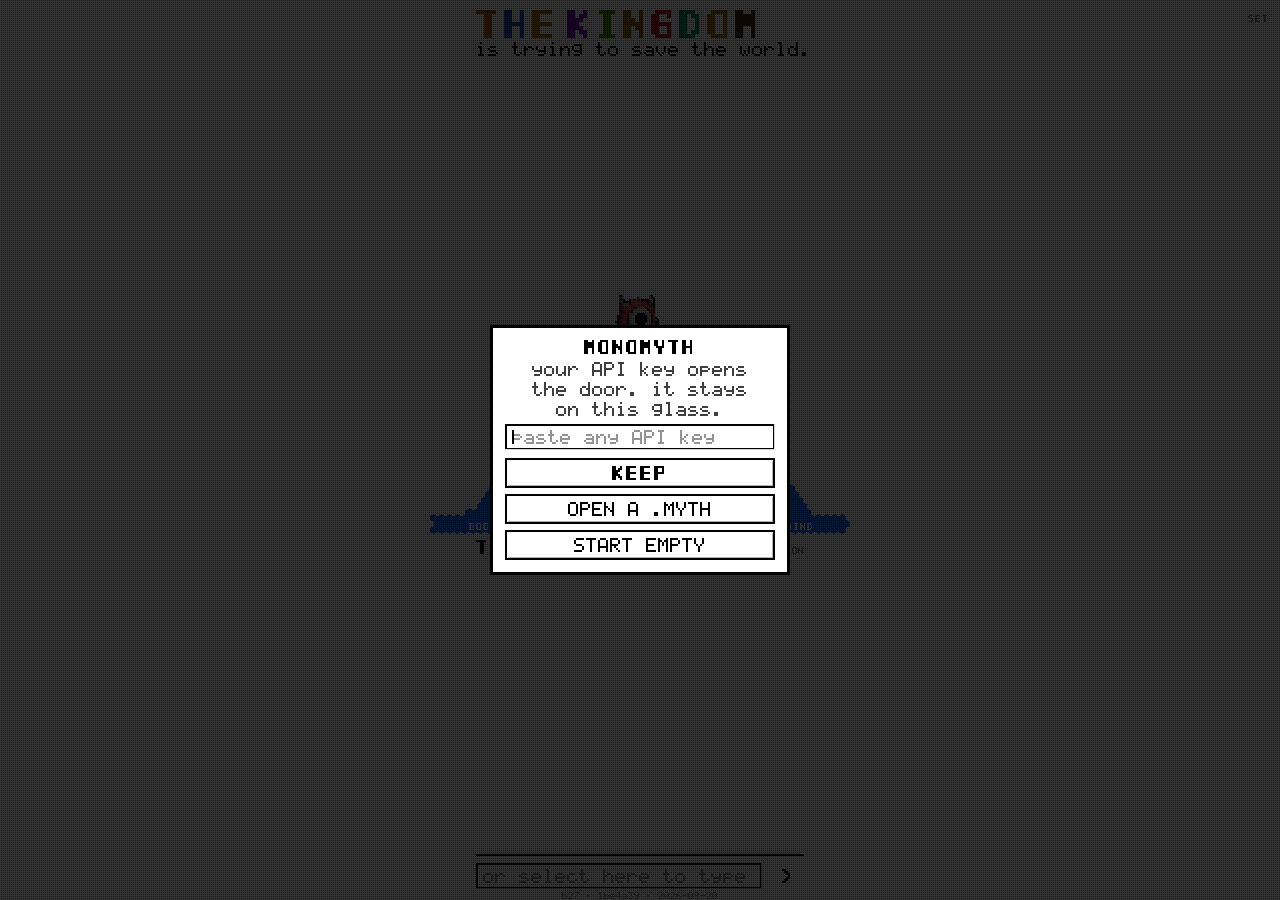
==== crown/index.html @ 0449def9 "the sword is the glass: root = the sword (Day One · Wild Beasts · The Empty Square · Wolf), the Crow" ====
<!doctype html>
<html lang="en">
  <head>
    <meta charset="UTF-8" />
    <meta
      name="viewport"
      content="width=device-width, initial-scale=1.0, maximum-scale=1.0, user-scalable=no, viewport-fit=cover, interactive-widget=resizes-content"
    />
    <title>MONOMYTH</title>
    <!-- THE WALL: scripts and styles from this house only; the wire reaches ONLY
         the provider doors a key may open; the kingdom travels sealed. -->
    <meta
      http-equiv="Content-Security-Policy"
      content="default-src 'self'; script-src 'self'; style-src 'self' 'unsafe-inline'; img-src 'self' data: blob:; media-src 'self' blob:; connect-src 'self' https:; object-src 'none'; base-uri 'self'"
    />
    <meta name="description" content="MONOMYTH — found a kingdom, walk a path, face dragons." />
    <meta name="theme-color" content="#ffffff" />
    <meta name="apple-mobile-web-app-capable" content="yes" />
    <meta name="apple-mobile-web-app-status-bar-style" content="default" />
    <meta name="apple-mobile-web-app-title" content="MONOMYTH" />
    <link rel="manifest" href="./manifest.webmanifest" />
    <link rel="apple-touch-icon" href="./icon-192.png" />
    <script type="module" crossorigin src="./assets/focus-B7tloXIw.js"></script>
    <link rel="stylesheet" crossorigin href="./assets/focus-BB5fp_DA.css">
  </head>
  <body>
    <div id="root"></div>
  </body>
</html>
---- crown/assets/focus-BB5fp_DA.css ----
*,:before,:after{--tw-border-spacing-x: 0;--tw-border-spacing-y: 0;--tw-translate-x: 0;--tw-translate-y: 0;--tw-rotate: 0;--tw-skew-x: 0;--tw-skew-y: 0;--tw-scale-x: 1;--tw-scale-y: 1;--tw-pan-x: ;--tw-pan-y: ;--tw-pinch-zoom: ;--tw-scroll-snap-strictness: proximity;--tw-gradient-from-position: ;--tw-gradient-via-position: ;--tw-gradient-to-position: ;--tw-ordinal: ;--tw-slashed-zero: ;--tw-numeric-figure: ;--tw-numeric-spacing: ;--tw-numeric-fraction: ;--tw-ring-inset: ;--tw-ring-offset-width: 0px;--tw-ring-offset-color: #fff;--tw-ring-color: rgb(59 130 246 / .5);--tw-ring-offset-shadow: 0 0 #0000;--tw-ring-shadow: 0 0 #0000;--tw-shadow: 0 0 #0000;--tw-shadow-colored: 0 0 #0000;--tw-blur: ;--tw-brightness: ;--tw-contrast: ;--tw-grayscale: ;--tw-hue-rotate: ;--tw-invert: ;--tw-saturate: ;--tw-sepia: ;--tw-drop-shadow: ;--tw-backdrop-blur: ;--tw-backdrop-brightness: ;--tw-backdrop-contrast: ;--tw-backdrop-grayscale: ;--tw-backdrop-hue-rotate: ;--tw-backdrop-invert: ;--tw-backdrop-opacity: ;--tw-backdrop-saturate: ;--tw-backdrop-sepia: ;--tw-contain-size: ;--tw-contain-layout: ;--tw-contain-paint: ;--tw-contain-style: }::backdrop{--tw-border-spacing-x: 0;--tw-border-spacing-y: 0;--tw-translate-x: 0;--tw-translate-y: 0;--tw-rotate: 0;--tw-skew-x: 0;--tw-skew-y: 0;--tw-scale-x: 1;--tw-scale-y: 1;--tw-pan-x: ;--tw-pan-y: ;--tw-pinch-zoom: ;--tw-scroll-snap-strictness: proximity;--tw-gradient-from-position: ;--tw-gradient-via-position: ;--tw-gradient-to-position: ;--tw-ordinal: ;--tw-slashed-zero: ;--tw-numeric-figure: ;--tw-numeric-spacing: ;--tw-numeric-fraction: ;--tw-ring-inset: ;--tw-ring-offset-width: 0px;--tw-ring-offset-color: #fff;--tw-ring-color: rgb(59 130 246 / .5);--tw-ring-offset-shadow: 0 0 #0000;--tw-ring-shadow: 0 0 #0000;--tw-shadow: 0 0 #0000;--tw-shadow-colored: 0 0 #0000;--tw-blur: ;--tw-brightness: ;--tw-contrast: ;--tw-grayscale: ;--tw-hue-rotate: ;--tw-invert: ;--tw-saturate: ;--tw-sepia: ;--tw-drop-shadow: ;--tw-backdrop-blur: ;--tw-backdrop-brightness: ;--tw-backdrop-contrast: ;--tw-backdrop-grayscale: ;--tw-backdrop-hue-rotate: ;--tw-backdrop-invert: ;--tw-backdrop-opacity: ;--tw-backdrop-saturate: ;--tw-backdrop-sepia: ;--tw-contain-size: ;--tw-contain-layout: ;--tw-contain-paint: ;--tw-contain-style: }*,:before,:after{box-sizing:border-box;border-width:0;border-style:solid;border-color:#e5e7eb}:before,:after{--tw-content: ""}html,:host{line-height:1.5;-webkit-text-size-adjust:100%;-moz-tab-size:4;-o-tab-size:4;tab-size:4;font-family:ui-sans-serif,system-ui,sans-serif,"Apple Color Emoji","Segoe UI Emoji",Segoe UI Symbol,"Noto Color Emoji";font-feature-settings:normal;font-variation-settings:normal;-webkit-tap-highlight-color:transparent}body{margin:0;line-height:inherit}hr{height:0;color:inherit;border-top-width:1px}abbr:where([title]){-webkit-text-decoration:underline dotted;text-decoration:underline dotted}h1,h2,h3,h4,h5,h6{font-size:inherit;font-weight:inherit}a{color:inherit;text-decoration:inherit}b,strong{font-weight:bolder}code,kbd,samp,pre{font-family:ui-monospace,SFMono-Regular,Menlo,Monaco,Consolas,Liberation Mono,Courier New,monospace;font-feature-settings:normal;font-variation-settings:normal;font-size:1em}small{font-size:80%}sub,sup{font-size:75%;line-height:0;position:relative;vertical-align:baseline}sub{bottom:-.25em}sup{top:-.5em}table{text-indent:0;border-color:inherit;border-collapse:collapse}button,input,optgroup,select,textarea{font-family:inherit;font-feature-settings:inherit;font-variation-settings:inherit;font-size:100%;font-weight:inherit;line-height:inherit;letter-spacing:inherit;color:inherit;margin:0;padding:0}button,select{text-transform:none}button,input:where([type=button]),input:where([type=reset]),input:where([type=submit]){-webkit-appearance:button;background-color:transparent;background-image:none}:-moz-focusring{outline:auto}:-moz-ui-invalid{box-shadow:none}progress{vertical-align:baseline}::-webkit-inner-spin-button,::-webkit-outer-spin-button{height:auto}[type=search]{-webkit-appearance:textfield;outline-offset:-2px}::-webkit-search-decoration{-webkit-appearance:none}::-webkit-file-upload-button{-webkit-appearance:button;font:inherit}summary{display:list-item}blockquote,dl,dd,h1,h2,h3,h4,h5,h6,hr,figure,p,pre{margin:0}fieldset{margin:0;padding:0}legend{padding:0}ol,ul,menu{list-style:none;margin:0;padding:0}dialog{padding:0}textarea{resize:vertical}input::-moz-placeholder,textarea::-moz-placeholder{opacity:1;color:#9ca3af}input::placeholder,textarea::placeholder{opacity:1;color:#9ca3af}button,[role=button]{cursor:pointer}:disabled{cursor:default}img,svg,video,canvas,audio,iframe,embed,object{display:block;vertical-align:middle}img,video{max-width:100%;height:auto}[hidden]:where(:not([hidden=until-found])){display:none}:root{--parch:#efe1c0;--parch2:#e5d3a9;--parch3:#dbc695;--hi:#f8eed6;--void-sky:#0a080e;--outline:#111111;--paper-edge:#C9B99F;--ink:#33240f;--ink2:#5b4526;--mut:#8b7550;--gold:#c08618;--gold-d:#7d550c;--red:#ad3822;--green:#3a7541;--blue:#2b55a2;--purple:#674699;--orange:#c06b16;--teal:#1c757c;--indigo:#3d4886;--void:#0b0a10;--void2:#14121c;--starlight:#e8b64c;--serif:"Iowan Old Style","Palatino Linotype",Palatino,"Book Antiqua",Georgia,serif;--mono:ui-monospace,Menlo,monospace;color-scheme:only light;--background: 0 0% 100%;--foreground: 240 10% 3.9%;--card: 0 0% 100%;--card-foreground: 240 10% 3.9%;--popover: 0 0% 100%;--popover-foreground: 240 10% 3.9%;--primary: 240 5.9% 10%;--primary-foreground: 0 0% 98%;--secondary: 240 4.8% 95.9%;--secondary-foreground: 240 5.9% 10%;--muted: 240 4.8% 95.9%;--muted-foreground: 240 3.8% 46.1%;--accent: 240 4.8% 95.9%;--accent-foreground: 240 5.9% 10%;--destructive: 0 84.2% 60.2%;--destructive-foreground: 0 0% 98%;--border: 240 5.9% 90%;--input: 240 5.9% 90%;--ring: 240 5.9% 10%;--radius: .625rem;--sidebar-background: 0 0% 98%;--sidebar-foreground: 240 5.3% 26.1%;--sidebar-primary: 240 5.9% 10%;--sidebar-primary-foreground: 0 0% 98%;--sidebar-accent: 240 3.7% 15.9%;--sidebar-accent-foreground: 240 4.8% 95.9%;--sidebar-border: 220 13% 91%;--sidebar-ring: 217.2 91.2% 59.8%}.dark{--background: 240 10% 3.9%;--foreground: 0 0% 98%;--card: 240 10% 3.9%;--card-foreground: 240 10% 3.9%;--popover: 240 10% 3.9%;--popover-foreground: 0 0% 98%;--primary: 0 0% 98%;--primary-foreground: 240 5.9% 10%;--secondary: 240 3.7% 15.9%;--secondary-foreground: 0 0% 98%;--muted: 240 3.7% 15.9%;--muted-foreground: 240 5% 64.9%;--accent: 240 3.7% 15.9%;--accent-foreground: 0 0% 98%;--destructive: 0 62.8% 30.6%;--destructive-foreground: 0 0% 98%;--border: 240 3.7% 15.9%;--input: 240 3.7% 15.9%;--ring: 240 4.9% 83.9%;--sidebar-background: 240 5.9% 10%;--sidebar-foreground: 240 4.8% 95.9%;--sidebar-primary: 224.3 76.3% 48%;--sidebar-primary-foreground: 0 0% 98%;--sidebar-accent: 240 3.7% 15.9%;--sidebar-accent-foreground: 240 4.8% 95.9%;--sidebar-border: 240 3.7% 15.9%;--sidebar-ring: 217.2 91.2% 59.8%}*{border-color:hsl(var(--border));box-sizing:border-box;-webkit-tap-highlight-color:transparent}html,body,#root{height:100%}html,body{background:var(--void-sky)}body{margin:0;font-family:var(--serif);color:var(--ink)}svg{shape-rendering:crispEdges}img.pix,canvas.pix,svg.pix,.pix{image-rendering:pixelated;shape-rendering:crispEdges}@media(prefers-reduced-motion:reduce){*{transition:none!important;animation:none!important}}.container{width:100%;margin-right:auto;margin-left:auto;padding-right:2rem;padding-left:2rem}@media(min-width:1400px){.container{max-width:1400px}}.\!box{border:3px solid var(--ink)!important;background:var(--parch2)!important;box-shadow:inset 2px 2px #ffffff73,4px 4px #33240f42!important}.box{border:3px solid var(--ink);background:var(--parch2);box-shadow:inset 2px 2px #ffffff73,4px 4px #33240f42}.strip{height:7px;background:repeating-linear-gradient(90deg,var(--gold) 0 7px,var(--red) 7px 14px,var(--gold) 14px 21px,var(--blue) 21px 28px)}.pressable:active{translate:2px 2px;box-shadow:inset 1px 1px #ffffff80,1px 1px #33240f4d}.scrim{background:#0807068c}.now{position:relative;background:var(--hi);border-color:var(--gold);border-width:5px;transform:scale(1.015);z-index:2;animation:nowglow 2.4s ease-in-out infinite}.now:after{content:"";position:absolute;inset:-5px;pointer-events:none;border:3px solid var(--gold);opacity:0;animation:nowpulse 2.2s ease-out infinite}.bar{height:12px;border:3px solid var(--ink);background:var(--hi);padding:0;position:relative;overflow:hidden}.bar>i{display:block;height:100%;position:relative;background:linear-gradient(180deg,#ffdf8a 0 3px,var(--gold) 3px calc(100% - 3px),var(--gold-d) calc(100% - 3px));box-shadow:0 0 6px #e0a628f2,0 0 14px #e0a6288c;transition:width 1s linear}.bar>i:after{content:"";position:absolute;inset:0;background:linear-gradient(100deg,transparent 30%,rgba(255,247,214,.75) 50%,transparent 70%);background-size:250% 100%;animation:sheen 2.8s linear infinite}.sr-only{position:absolute;width:1px;height:1px;padding:0;margin:-1px;overflow:hidden;clip:rect(0,0,0,0);white-space:nowrap;border-width:0}.pointer-events-none{pointer-events:none}.pointer-events-auto{pointer-events:auto}.visible{visibility:visible}.invisible{visibility:hidden}.collapse{visibility:collapse}.static{position:static}.fixed{position:fixed}.absolute{position:absolute}.relative{position:relative}.sticky{position:sticky}.inset-0{inset:0}.inset-\[3px\]{inset:3px}.inset-x-0{left:0;right:0}.inset-x-2{left:.5rem;right:.5rem}.inset-y-0{top:0;bottom:0}.-bottom-12{bottom:-3rem}.-left-12{left:-3rem}.-right-12{right:-3rem}.-right-\[2px\]{right:-2px}.-right-\[3px\]{right:-3px}.-top-12{top:-3rem}.-top-\[2px\]{top:-2px}.-top-\[3px\]{top:-3px}.bottom-0{bottom:0}.bottom-2{bottom:.5rem}.bottom-3{bottom:.75rem}.bottom-\[1px\]{bottom:1px}.bottom-\[2px\]{bottom:2px}.bottom-\[3px\]{bottom:3px}.bottom-\[4px\]{bottom:4px}.bottom-\[5px\]{bottom:5px}.left-0{left:0}.left-1\/2{left:50%}.left-2{left:.5rem}.left-\[10px\]{left:10px}.left-\[50\%\]{left:50%}.right-0{right:0}.right-1{right:.25rem}.right-2{right:.5rem}.right-3{right:.75rem}.right-4{right:1rem}.right-9{right:2.25rem}.right-\[6px\]{right:6px}.top-0{top:0}.top-1\.5{top:.375rem}.top-1\/2{top:50%}.top-2{top:.5rem}.top-24{top:6rem}.top-3\.5{top:.875rem}.top-4{top:1rem}.top-\[1px\]{top:1px}.top-\[50\%\]{top:50%}.top-\[60\%\]{top:60%}.top-full{top:100%}.isolate{isolation:isolate}.z-0{z-index:0}.z-10{z-index:10}.z-20{z-index:20}.z-30{z-index:30}.z-40{z-index:40}.z-50{z-index:50}.z-\[1\]{z-index:1}.z-\[3\]{z-index:3}.order-first{order:-9999}.order-last{order:9999}.col-start-2{grid-column-start:2}.row-span-2{grid-row:span 2 / span 2}.row-start-1{grid-row-start:1}.\!m-0{margin:0!important}.m-0{margin:0}.-mx-1{margin-left:-.25rem;margin-right:-.25rem}.-my-2{margin-top:-.5rem;margin-bottom:-.5rem}.mx-2{margin-left:.5rem;margin-right:.5rem}.mx-3\.5{margin-left:.875rem;margin-right:.875rem}.mx-6{margin-left:1.5rem;margin-right:1.5rem}.mx-auto{margin-left:auto;margin-right:auto}.my-0{margin-top:0;margin-bottom:0}.my-0\.5{margin-top:.125rem;margin-bottom:.125rem}.my-1{margin-top:.25rem;margin-bottom:.25rem}.-ml-4{margin-left:-1rem}.-mt-4{margin-top:-1rem}.mb-1{margin-bottom:.25rem}.mb-1\.5{margin-bottom:.375rem}.mb-2{margin-bottom:.5rem}.mb-3{margin-bottom:.75rem}.mb-4{margin-bottom:1rem}.ml-1{margin-left:.25rem}.ml-4{margin-left:1rem}.ml-6{margin-left:1.5rem}.ml-auto{margin-left:auto}.mt-1{margin-top:.25rem}.mt-1\.5{margin-top:.375rem}.mt-2{margin-top:.5rem}.mt-2\.5{margin-top:.625rem}.mt-3{margin-top:.75rem}.mt-4{margin-top:1rem}.mt-\[13\%\]{margin-top:13%}.mt-\[17\%\]{margin-top:17%}.mt-\[2\%\]{margin-top:2%}.mt-\[26\%\]{margin-top:26%}.mt-\[2px\]{margin-top:2px}.mt-\[3\%\]{margin-top:3%}.mt-\[3px\]{margin-top:3px}.mt-\[6\%\]{margin-top:6%}.mt-auto{margin-top:auto}.line-clamp-1{overflow:hidden;display:-webkit-box;-webkit-box-orient:vertical;-webkit-line-clamp:1}.line-clamp-2{overflow:hidden;display:-webkit-box;-webkit-box-orient:vertical;-webkit-line-clamp:2}.\!block{display:block!important}.block{display:block}.inline-block{display:inline-block}.inline{display:inline}.flex{display:flex}.inline-flex{display:inline-flex}.table{display:table}.table-caption{display:table-caption}.table-cell{display:table-cell}.table-row{display:table-row}.grid{display:grid}.contents{display:contents}.hidden{display:none}.aspect-square{aspect-ratio:1 / 1}.aspect-video{aspect-ratio:16 / 9}.size-10{width:2.5rem;height:2.5rem}.size-2{width:.5rem;height:.5rem}.size-2\.5{width:.625rem;height:.625rem}.size-3{width:.75rem;height:.75rem}.size-3\.5{width:.875rem;height:.875rem}.size-4{width:1rem;height:1rem}.size-6{width:1.5rem;height:1.5rem}.size-7{width:1.75rem;height:1.75rem}.size-8{width:2rem;height:2rem}.size-9{width:2.25rem;height:2.25rem}.size-auto{width:auto;height:auto}.size-full{width:100%;height:100%}.h-1\.5{height:.375rem}.h-10{height:2.5rem}.h-12{height:3rem}.h-16{height:4rem}.h-2{height:.5rem}.h-2\.5{height:.625rem}.h-4{height:1rem}.h-5{height:1.25rem}.h-6{height:1.5rem}.h-7{height:1.75rem}.h-8{height:2rem}.h-9{height:2.25rem}.h-\[1\.15rem\]{height:1.15rem}.h-\[100dvh\]{height:100dvh}.h-\[10px\]{height:10px}.h-\[13px\]{height:13px}.h-\[16px\]{height:16px}.h-\[22px\]{height:22px}.h-\[26px\]{height:26px}.h-\[30px\]{height:30px}.h-\[4px\]{height:4px}.h-\[5px\]{height:5px}.h-\[7px\]{height:7px}.h-\[82dvh\]{height:82dvh}.h-\[calc\(100\%-1px\)\]{height:calc(100% - 1px)}.h-\[var\(--radix-navigation-menu-viewport-height\)\]{height:var(--radix-navigation-menu-viewport-height)}.h-\[var\(--radix-select-trigger-height\)\]{height:var(--radix-select-trigger-height)}.h-auto{height:auto}.h-full{height:100%}.h-px{height:1px}.h-svh{height:100svh}.max-h-72{max-height:18rem}.max-h-80{max-height:20rem}.max-h-\[100dvh\]{max-height:100dvh}.max-h-\[280px\]{max-height:280px}.max-h-\[300px\]{max-height:300px}.min-h-0{min-height:0px}.min-h-16{min-height:4rem}.min-h-4{min-height:1rem}.min-h-\[120px\]{min-height:120px}.min-h-\[52px\]{min-height:52px}.min-h-\[64px\]{min-height:64px}.min-h-full{min-height:100%}.min-h-svh{min-height:100svh}.w-0{width:0px}.w-1{width:.25rem}.w-1\/2{width:50%}.w-14{width:3.5rem}.w-16{width:4rem}.w-2{width:.5rem}.w-2\.5{width:.625rem}.w-3{width:.75rem}.w-3\/4{width:75%}.w-4{width:1rem}.w-5{width:1.25rem}.w-6{width:1.5rem}.w-64{width:16rem}.w-72{width:18rem}.w-8{width:2rem}.w-9{width:2.25rem}.w-\[100px\]{width:100px}.w-\[10px\]{width:10px}.w-\[13px\]{width:13px}.w-\[16px\]{width:16px}.w-\[200\%\]{width:200%}.w-\[200px\]{width:200px}.w-\[210px\]{width:210px}.w-\[22px\]{width:22px}.w-\[26px\]{width:26px}.w-\[30px\]{width:30px}.w-\[34px\]{width:34px}.w-\[48px\]{width:48px}.w-\[4px\]{width:4px}.w-\[58\%\]{width:58%}.w-\[5px\]{width:5px}.w-\[5rem\]{width:5rem}.w-\[62px\]{width:62px}.w-\[66px\]{width:66px}.w-\[76\%\]{width:76%}.w-\[7px\]{width:7px}.w-\[min\(92\%\,420px\)\]{width:min(92%,420px)}.w-auto{width:auto}.w-fit{width:-moz-fit-content;width:fit-content}.w-full{width:100%}.w-max{width:-moz-max-content;width:max-content}.w-px{width:1px}.min-w-0{min-width:0px}.min-w-10{min-width:2.5rem}.min-w-5{min-width:1.25rem}.min-w-8{min-width:2rem}.min-w-9{min-width:2.25rem}.min-w-\[12rem\]{min-width:12rem}.min-w-\[8rem\]{min-width:8rem}.min-w-\[var\(--radix-select-trigger-width\)\]{min-width:var(--radix-select-trigger-width)}.max-w-\[200px\]{max-width:200px}.max-w-\[280px\]{max-width:280px}.max-w-\[34ch\]{max-width:34ch}.max-w-\[36ch\]{max-width:36ch}.max-w-\[38ch\]{max-width:38ch}.max-w-\[520px\]{max-width:520px}.max-w-\[560px\]{max-width:560px}.max-w-\[82\%\]{max-width:82%}.max-w-\[85\%\]{max-width:85%}.max-w-\[calc\(100\%-2rem\)\]{max-width:calc(100% - 2rem)}.max-w-full{max-width:100%}.max-w-max{max-width:-moz-max-content;max-width:max-content}.max-w-sm{max-width:24rem}.flex-1{flex:1 1 0%}.flex-none{flex:none}.shrink{flex-shrink:1}.shrink-0{flex-shrink:0}.grow{flex-grow:1}.grow-0{flex-grow:0}.basis-full{flex-basis:100%}.caption-bottom{caption-side:bottom}.border-collapse{border-collapse:collapse}.-translate-x-1\/2{--tw-translate-x: -50%;transform:translate(var(--tw-translate-x),var(--tw-translate-y)) rotate(var(--tw-rotate)) skew(var(--tw-skew-x)) skewY(var(--tw-skew-y)) scaleX(var(--tw-scale-x)) scaleY(var(--tw-scale-y))}.-translate-x-px{--tw-translate-x: -1px;transform:translate(var(--tw-translate-x),var(--tw-translate-y)) rotate(var(--tw-rotate)) skew(var(--tw-skew-x)) skewY(var(--tw-skew-y)) scaleX(var(--tw-scale-x)) scaleY(var(--tw-scale-y))}.-translate-y-1\/2{--tw-translate-y: -50%;transform:translate(var(--tw-translate-x),var(--tw-translate-y)) rotate(var(--tw-rotate)) skew(var(--tw-skew-x)) skewY(var(--tw-skew-y)) scaleX(var(--tw-scale-x)) scaleY(var(--tw-scale-y))}.translate-x-\[-50\%\]{--tw-translate-x: -50%;transform:translate(var(--tw-translate-x),var(--tw-translate-y)) rotate(var(--tw-rotate)) skew(var(--tw-skew-x)) skewY(var(--tw-skew-y)) scaleX(var(--tw-scale-x)) scaleY(var(--tw-scale-y))}.translate-x-px{--tw-translate-x: 1px;transform:translate(var(--tw-translate-x),var(--tw-translate-y)) rotate(var(--tw-rotate)) skew(var(--tw-skew-x)) skewY(var(--tw-skew-y)) scaleX(var(--tw-scale-x)) scaleY(var(--tw-scale-y))}.translate-y-0\.5{--tw-translate-y: .125rem;transform:translate(var(--tw-translate-x),var(--tw-translate-y)) rotate(var(--tw-rotate)) skew(var(--tw-skew-x)) skewY(var(--tw-skew-y)) scaleX(var(--tw-scale-x)) scaleY(var(--tw-scale-y))}.translate-y-\[-50\%\]{--tw-translate-y: -50%;transform:translate(var(--tw-translate-x),var(--tw-translate-y)) rotate(var(--tw-rotate)) skew(var(--tw-skew-x)) skewY(var(--tw-skew-y)) scaleX(var(--tw-scale-x)) scaleY(var(--tw-scale-y))}.translate-y-\[calc\(-50\%_-_2px\)\]{--tw-translate-y: calc(-50% - 2px) ;transform:translate(var(--tw-translate-x),var(--tw-translate-y)) rotate(var(--tw-rotate)) skew(var(--tw-skew-x)) skewY(var(--tw-skew-y)) scaleX(var(--tw-scale-x)) scaleY(var(--tw-scale-y))}.rotate-45{--tw-rotate: 45deg;transform:translate(var(--tw-translate-x),var(--tw-translate-y)) rotate(var(--tw-rotate)) skew(var(--tw-skew-x)) skewY(var(--tw-skew-y)) scaleX(var(--tw-scale-x)) scaleY(var(--tw-scale-y))}.rotate-90{--tw-rotate: 90deg;transform:translate(var(--tw-translate-x),var(--tw-translate-y)) rotate(var(--tw-rotate)) skew(var(--tw-skew-x)) skewY(var(--tw-skew-y)) scaleX(var(--tw-scale-x)) scaleY(var(--tw-scale-y))}.transform{transform:translate(var(--tw-translate-x),var(--tw-translate-y)) rotate(var(--tw-rotate)) skew(var(--tw-skew-x)) skewY(var(--tw-skew-y)) scaleX(var(--tw-scale-x)) scaleY(var(--tw-scale-y))}@keyframes pulse{50%{opacity:.5}}.animate-pulse{animation:pulse 2s cubic-bezier(.4,0,.6,1) infinite}@keyframes spin{to{transform:rotate(360deg)}}.animate-spin{animation:spin 1s linear infinite}.cursor-default{cursor:default}.cursor-not-allowed{cursor:not-allowed}.cursor-pointer{cursor:pointer}.cursor-text{cursor:text}.touch-none{touch-action:none}.select-none{-webkit-user-select:none;-moz-user-select:none;user-select:none}.select-all{-webkit-user-select:all;-moz-user-select:all;user-select:all}.resize-none{resize:none}.resize-y{resize:vertical}.resize{resize:both}.scroll-my-1{scroll-margin-top:.25rem;scroll-margin-bottom:.25rem}.scroll-py-1{scroll-padding-top:.25rem;scroll-padding-bottom:.25rem}.list-disc{list-style-type:disc}.list-none{list-style-type:none}.auto-rows-min{grid-auto-rows:min-content}.grid-cols-2{grid-template-columns:repeat(2,minmax(0,1fr))}.grid-cols-3{grid-template-columns:repeat(3,minmax(0,1fr))}.grid-cols-4{grid-template-columns:repeat(4,minmax(0,1fr))}.grid-cols-7{grid-template-columns:repeat(7,minmax(0,1fr))}.grid-cols-\[0_1fr\]{grid-template-columns:0 1fr}.grid-rows-\[auto_auto\]{grid-template-rows:auto auto}.flex-row{flex-direction:row}.flex-col{flex-direction:column}.flex-col-reverse{flex-direction:column-reverse}.flex-wrap{flex-wrap:wrap}.place-content-center{place-content:center}.items-start{align-items:flex-start}.items-end{align-items:flex-end}.items-center{align-items:center}.items-baseline{align-items:baseline}.items-stretch{align-items:stretch}.justify-start{justify-content:flex-start}.justify-end{justify-content:flex-end}.justify-center{justify-content:center}.justify-between{justify-content:space-between}.justify-items-start{justify-items:start}.gap-0\.5{gap:.125rem}.gap-1{gap:.25rem}.gap-1\.5{gap:.375rem}.gap-2{gap:.5rem}.gap-2\.5{gap:.625rem}.gap-3{gap:.75rem}.gap-3\.5{gap:.875rem}.gap-4{gap:1rem}.gap-6{gap:1.5rem}.gap-7{gap:1.75rem}.gap-8{gap:2rem}.gap-9{gap:2.25rem}.gap-\[--spacing\(var\(--gap\)\)\]{gap:var(--spacing(var(--gap)))}.gap-\[1px\]{gap:1px}.gap-\[2px\]{gap:2px}.gap-\[3px\]{gap:3px}.gap-\[4px\]{gap:4px}.gap-\[9px\]{gap:9px}.gap-y-0\.5{row-gap:.125rem}.space-y-2\.5>:not([hidden])~:not([hidden]){--tw-space-y-reverse: 0;margin-top:calc(.625rem * calc(1 - var(--tw-space-y-reverse)));margin-bottom:calc(.625rem * var(--tw-space-y-reverse))}.self-start{align-self:flex-start}.self-end{align-self:flex-end}.self-center{align-self:center}.self-stretch{align-self:stretch}.justify-self-end{justify-self:end}.overflow-auto{overflow:auto}.overflow-hidden{overflow:hidden}.overflow-x-auto{overflow-x:auto}.overflow-y-auto{overflow-y:auto}.overflow-x-hidden{overflow-x:hidden}.truncate{overflow:hidden;text-overflow:ellipsis;white-space:nowrap}.whitespace-nowrap{white-space:nowrap}.whitespace-pre-wrap{white-space:pre-wrap}.text-balance{text-wrap:balance}.break-words{overflow-wrap:break-word}.break-all{word-break:break-all}.rounded{border-radius:.25rem}.rounded-\[2px\]{border-radius:2px}.rounded-\[4px\]{border-radius:4px}.rounded-\[calc\(var\(--radius\)-5px\)\]{border-radius:calc(var(--radius) - 5px)}.rounded-\[inherit\]{border-radius:inherit}.rounded-full{border-radius:9999px}.rounded-lg{border-radius:var(--radius)}.rounded-md{border-radius:calc(var(--radius) - 2px)}.rounded-none{border-radius:0}.rounded-sm{border-radius:calc(var(--radius) - 4px)}.rounded-xl{border-radius:.75rem}.rounded-l-md{border-top-left-radius:calc(var(--radius) - 2px);border-bottom-left-radius:calc(var(--radius) - 2px)}.rounded-r-md{border-top-right-radius:calc(var(--radius) - 2px);border-bottom-right-radius:calc(var(--radius) - 2px)}.rounded-tl-sm{border-top-left-radius:calc(var(--radius) - 4px)}.border{border-width:1px}.border-0{border-width:0px}.border-2{border-width:2px}.border-\[1\.5px\]{border-width:1.5px}.border-\[2px\]{border-width:2px}.border-\[3px\]{border-width:3px}.border-y{border-top-width:1px;border-bottom-width:1px}.border-b{border-bottom-width:1px}.border-b-0{border-bottom-width:0px}.border-b-\[3px\]{border-bottom-width:3px}.border-l{border-left-width:1px}.border-l-\[3px\]{border-left-width:3px}.border-r{border-right-width:1px}.border-r-0{border-right-width:0px}.border-r-\[3px\]{border-right-width:3px}.border-t{border-top-width:1px}.border-t-0{border-top-width:0px}.border-t-\[3px\]{border-top-width:3px}.border-solid{border-style:solid}.border-dashed{border-style:dashed}.border-border{border-color:hsl(var(--border))}.border-border\/50{border-color:hsl(var(--border) / .5)}.border-gold{border-color:var(--gold)}.border-indigo{border-color:var(--indigo)}.border-ink{border-color:var(--ink)}.border-input{border-color:hsl(var(--input))}.border-mut{border-color:var(--mut)}.border-primary{border-color:hsl(var(--primary))}.border-sidebar-border{border-color:hsl(var(--sidebar-border))}.border-transparent{border-color:transparent}.border-l-transparent{border-left-color:transparent}.border-t-transparent{border-top-color:transparent}.bg-\[\#181412\]{--tw-bg-opacity: 1;background-color:rgb(24 20 18 / var(--tw-bg-opacity, 1))}.bg-accent{background-color:hsl(var(--accent))}.bg-background{background-color:hsl(var(--background))}.bg-black\/50{background-color:#00000080}.bg-border{background-color:hsl(var(--border))}.bg-card{background-color:hsl(var(--card))}.bg-destructive{background-color:hsl(var(--destructive))}.bg-foreground{background-color:hsl(var(--foreground))}.bg-gold{background-color:var(--gold)}.bg-hi{background-color:var(--hi)}.bg-indigo{background-color:var(--indigo)}.bg-input{background-color:hsl(var(--input))}.bg-muted{background-color:hsl(var(--muted))}.bg-muted\/50{background-color:hsl(var(--muted) / .5)}.bg-parch{background-color:var(--parch)}.bg-parch2{background-color:var(--parch2)}.bg-parch3{background-color:var(--parch3)}.bg-popover{background-color:hsl(var(--popover))}.bg-primary{background-color:hsl(var(--primary))}.bg-primary\/20{background-color:hsl(var(--primary) / .2)}.bg-secondary{background-color:hsl(var(--secondary))}.bg-sidebar{background-color:hsl(var(--sidebar-background))}.bg-sidebar-border{background-color:hsl(var(--sidebar-border))}.bg-transparent{background-color:transparent}.bg-void{background-color:var(--void)}.bg-white{--tw-bg-opacity: 1;background-color:rgb(255 255 255 / var(--tw-bg-opacity, 1))}.fill-current{fill:currentColor}.fill-foreground{fill:hsl(var(--foreground))}.fill-primary{fill:hsl(var(--primary))}.object-cover{-o-object-fit:cover;object-fit:cover}.p-0{padding:0}.p-0\.5{padding:.125rem}.p-1{padding:.25rem}.p-2{padding:.5rem}.p-2\.5{padding:.625rem}.p-3{padding:.75rem}.p-3\.5{padding:.875rem}.p-4{padding:1rem}.p-6{padding:1.5rem}.p-\[3px\]{padding:3px}.p-px{padding:1px}.\!px-2{padding-left:.5rem!important;padding-right:.5rem!important}.\!py-1{padding-top:.25rem!important;padding-bottom:.25rem!important}.px-0\.5{padding-left:.125rem;padding-right:.125rem}.px-1{padding-left:.25rem;padding-right:.25rem}.px-1\.5{padding-left:.375rem;padding-right:.375rem}.px-2{padding-left:.5rem;padding-right:.5rem}.px-2\.5{padding-left:.625rem;padding-right:.625rem}.px-3{padding-left:.75rem;padding-right:.75rem}.px-3\.5{padding-left:.875rem;padding-right:.875rem}.px-4{padding-left:1rem;padding-right:1rem}.px-5{padding-left:1.25rem;padding-right:1.25rem}.px-6{padding-left:1.5rem;padding-right:1.5rem}.px-\[14\%\]{padding-left:14%;padding-right:14%}.px-\[16\%\]{padding-left:16%;padding-right:16%}.px-\[18\%\]{padding-left:18%;padding-right:18%}.px-\[2px\]{padding-left:2px;padding-right:2px}.px-\[7px\]{padding-left:7px;padding-right:7px}.py-0\.5{padding-top:.125rem;padding-bottom:.125rem}.py-1{padding-top:.25rem;padding-bottom:.25rem}.py-1\.5{padding-top:.375rem;padding-bottom:.375rem}.py-10{padding-top:2.5rem;padding-bottom:2.5rem}.py-2{padding-top:.5rem;padding-bottom:.5rem}.py-2\.5{padding-top:.625rem;padding-bottom:.625rem}.py-3{padding-top:.75rem;padding-bottom:.75rem}.py-3\.5{padding-top:.875rem;padding-bottom:.875rem}.py-4{padding-top:1rem;padding-bottom:1rem}.py-5{padding-top:1.25rem;padding-bottom:1.25rem}.py-6{padding-top:1.5rem;padding-bottom:1.5rem}.py-8{padding-top:2rem;padding-bottom:2rem}.py-\[1px\]{padding-top:1px;padding-bottom:1px}.py-\[2px\]{padding-top:2px;padding-bottom:2px}.py-\[3px\]{padding-top:3px;padding-bottom:3px}.pb-1{padding-bottom:.25rem}.pb-10{padding-bottom:2.5rem}.pb-2{padding-bottom:.5rem}.pb-3{padding-bottom:.75rem}.pb-4{padding-bottom:1rem}.pl-2{padding-left:.5rem}.pl-3{padding-left:.75rem}.pl-4{padding-left:1rem}.pl-8{padding-left:2rem}.pr-1{padding-right:.25rem}.pr-10{padding-right:2.5rem}.pr-12{padding-right:3rem}.pr-2{padding-right:.5rem}.pr-2\.5{padding-right:.625rem}.pr-3{padding-right:.75rem}.pr-8{padding-right:2rem}.pt-0{padding-top:0}.pt-2{padding-top:.5rem}.pt-3{padding-top:.75rem}.pt-3\.5{padding-top:.875rem}.pt-4{padding-top:1rem}.pt-5{padding-top:1.25rem}.text-left{text-align:left}.text-center{text-align:center}.text-right{text-align:right}.align-top{vertical-align:top}.align-middle{vertical-align:middle}.font-mono{font-family:ui-monospace,SFMono-Regular,Menlo,Monaco,Consolas,Liberation Mono,Courier New,monospace}.font-sans{font-family:ui-sans-serif,system-ui,sans-serif,"Apple Color Emoji","Segoe UI Emoji",Segoe UI Symbol,"Noto Color Emoji"}.font-serif{font-family:ui-serif,Georgia,Cambria,Times New Roman,Times,serif}.text-\[\.52rem\]{font-size:.52rem}.text-\[\.55rem\]{font-size:.55rem}.text-\[\.56rem\]{font-size:.56rem}.text-\[\.58rem\]{font-size:.58rem}.text-\[\.62rem\]{font-size:.62rem}.text-\[\.64rem\]{font-size:.64rem}.text-\[\.66rem\]{font-size:.66rem}.text-\[\.68rem\]{font-size:.68rem}.text-\[\.6rem\]{font-size:.6rem}.text-\[\.72rem\]{font-size:.72rem}.text-\[\.75rem\]{font-size:.75rem}.text-\[\.76rem\]{font-size:.76rem}.text-\[\.78rem\]{font-size:.78rem}.text-\[\.7rem\]{font-size:.7rem}.text-\[\.82rem\]{font-size:.82rem}.text-\[\.85rem\]{font-size:.85rem}.text-\[\.86rem\]{font-size:.86rem}.text-\[\.88rem\]{font-size:.88rem}.text-\[\.8rem\]{font-size:.8rem}.text-\[\.92rem\]{font-size:.92rem}.text-\[\.94rem\]{font-size:.94rem}.text-\[\.95rem\]{font-size:.95rem}.text-\[\.97rem\]{font-size:.97rem}.text-\[\.9rem\]{font-size:.9rem}.text-\[0\.8rem\]{font-size:.8rem}.text-\[1\.02rem\]{font-size:1.02rem}.text-\[1\.03rem\]{font-size:1.03rem}.text-\[1\.05rem\]{font-size:1.05rem}.text-\[1\.15rem\]{font-size:1.15rem}.text-\[1\.22rem\]{font-size:1.22rem}.text-\[1\.2rem\]{font-size:1.2rem}.text-\[10px\]{font-size:10px}.text-\[11px\]{font-size:11px}.text-\[clamp\(1\.2rem\,5vw\,1\.5rem\)\]{font-size:clamp(1.2rem,5vw,1.5rem)}.text-base{font-size:1rem;line-height:1.5rem}.text-lg{font-size:1.125rem;line-height:1.75rem}.text-sm{font-size:.875rem;line-height:1.25rem}.text-sm\/relaxed{font-size:.875rem;line-height:1.625}.text-xl{font-size:1.25rem;line-height:1.75rem}.text-xs{font-size:.75rem;line-height:1rem}.font-bold{font-weight:700}.font-extrabold{font-weight:800}.font-medium{font-weight:500}.font-normal{font-weight:400}.font-semibold{font-weight:600}.uppercase{text-transform:uppercase}.lowercase{text-transform:lowercase}.italic{font-style:italic}.ordinal{--tw-ordinal: ordinal;font-variant-numeric:var(--tw-ordinal) var(--tw-slashed-zero) var(--tw-numeric-figure) var(--tw-numeric-spacing) var(--tw-numeric-fraction)}.tabular-nums{--tw-numeric-spacing: tabular-nums;font-variant-numeric:var(--tw-ordinal) var(--tw-slashed-zero) var(--tw-numeric-figure) var(--tw-numeric-spacing) var(--tw-numeric-fraction)}.leading-none{line-height:1}.leading-normal{line-height:1.5}.leading-relaxed{line-height:1.625}.leading-snug{line-height:1.375}.leading-tight{line-height:1.25}.tracking-\[\.08em\]{letter-spacing:.08em}.tracking-\[\.12em\]{letter-spacing:.12em}.tracking-\[\.14em\]{letter-spacing:.14em}.tracking-\[\.18em\]{letter-spacing:.18em}.tracking-\[\.1em\]{letter-spacing:.1em}.tracking-\[\.2em\]{letter-spacing:.2em}.tracking-\[0\.25em\]{letter-spacing:.25em}.tracking-tight{letter-spacing:-.025em}.tracking-wide{letter-spacing:.025em}.tracking-widest{letter-spacing:.1em}.text-accent-foreground{color:hsl(var(--accent-foreground))}.text-background{color:hsl(var(--background))}.text-card-foreground{color:hsl(var(--card-foreground))}.text-current{color:currentColor}.text-destructive{color:hsl(var(--destructive))}.text-foreground{color:hsl(var(--foreground))}.text-gold-d{color:var(--gold-d)}.text-green{color:var(--green)}.text-indigo{color:var(--indigo)}.text-inherit{color:inherit}.text-ink{color:var(--ink)}.text-ink2{color:var(--ink2)}.text-mut{color:var(--mut)}.text-muted-foreground{color:hsl(var(--muted-foreground))}.text-parch3{color:var(--parch3)}.text-popover-foreground{color:hsl(var(--popover-foreground))}.text-primary{color:hsl(var(--primary))}.text-primary-foreground{color:hsl(var(--primary-foreground))}.text-red{color:var(--red)}.text-secondary-foreground{color:hsl(var(--secondary-foreground))}.text-sidebar-foreground{color:hsl(var(--sidebar-foreground))}.text-sidebar-foreground\/70{color:hsl(var(--sidebar-foreground) / .7)}.text-starlight{color:var(--starlight)}.text-white{--tw-text-opacity: 1;color:rgb(255 255 255 / var(--tw-text-opacity, 1))}.underline{text-decoration-line:underline}.line-through{text-decoration-line:line-through}.no-underline{text-decoration-line:none}.decoration-2{text-decoration-thickness:2px}.underline-offset-4{text-underline-offset:4px}.opacity-0{opacity:0}.opacity-50{opacity:.5}.opacity-55{opacity:.55}.opacity-60{opacity:.6}.opacity-70{opacity:.7}.shadow{--tw-shadow: 0 1px 3px 0 rgb(0 0 0 / .1), 0 1px 2px -1px rgb(0 0 0 / .1);--tw-shadow-colored: 0 1px 3px 0 var(--tw-shadow-color), 0 1px 2px -1px var(--tw-shadow-color);box-shadow:var(--tw-ring-offset-shadow, 0 0 #0000),var(--tw-ring-shadow, 0 0 #0000),var(--tw-shadow)}.shadow-\[0_0_0_1px_hsl\(var\(--sidebar-border\)\)\]{--tw-shadow: 0 0 0 1px hsl(var(--sidebar-border));--tw-shadow-colored: 0 0 0 1px var(--tw-shadow-color);box-shadow:var(--tw-ring-offset-shadow, 0 0 #0000),var(--tw-ring-shadow, 0 0 #0000),var(--tw-shadow)}.shadow-\[3px_3px_0_rgba\(51\,36\,15\,\.3\)\]{--tw-shadow: 3px 3px 0 rgba(51,36,15,.3);--tw-shadow-colored: 3px 3px 0 var(--tw-shadow-color);box-shadow:var(--tw-ring-offset-shadow, 0 0 #0000),var(--tw-ring-shadow, 0 0 #0000),var(--tw-shadow)}.shadow-lg{--tw-shadow: 0 10px 15px -3px rgb(0 0 0 / .1), 0 4px 6px -4px rgb(0 0 0 / .1);--tw-shadow-colored: 0 10px 15px -3px var(--tw-shadow-color), 0 4px 6px -4px var(--tw-shadow-color);box-shadow:var(--tw-ring-offset-shadow, 0 0 #0000),var(--tw-ring-shadow, 0 0 #0000),var(--tw-shadow)}.shadow-md{--tw-shadow: 0 4px 6px -1px rgb(0 0 0 / .1), 0 2px 4px -2px rgb(0 0 0 / .1);--tw-shadow-colored: 0 4px 6px -1px var(--tw-shadow-color), 0 2px 4px -2px var(--tw-shadow-color);box-shadow:var(--tw-ring-offset-shadow, 0 0 #0000),var(--tw-ring-shadow, 0 0 #0000),var(--tw-shadow)}.shadow-none{--tw-shadow: 0 0 #0000;--tw-shadow-colored: 0 0 #0000;box-shadow:var(--tw-ring-offset-shadow, 0 0 #0000),var(--tw-ring-shadow, 0 0 #0000),var(--tw-shadow)}.shadow-sm{--tw-shadow: 0 1px 2px 0 rgb(0 0 0 / .05);--tw-shadow-colored: 0 1px 2px 0 var(--tw-shadow-color);box-shadow:var(--tw-ring-offset-shadow, 0 0 #0000),var(--tw-ring-shadow, 0 0 #0000),var(--tw-shadow)}.shadow-xl{--tw-shadow: 0 20px 25px -5px rgb(0 0 0 / .1), 0 8px 10px -6px rgb(0 0 0 / .1);--tw-shadow-colored: 0 20px 25px -5px var(--tw-shadow-color), 0 8px 10px -6px var(--tw-shadow-color);box-shadow:var(--tw-ring-offset-shadow, 0 0 #0000),var(--tw-ring-shadow, 0 0 #0000),var(--tw-shadow)}.outline-none{outline:2px solid transparent;outline-offset:2px}.\!outline{outline-style:solid!important}.outline{outline-style:solid}.ring{--tw-ring-offset-shadow: var(--tw-ring-inset) 0 0 0 var(--tw-ring-offset-width) var(--tw-ring-offset-color);--tw-ring-shadow: var(--tw-ring-inset) 0 0 0 calc(3px + var(--tw-ring-offset-width)) var(--tw-ring-color);box-shadow:var(--tw-ring-offset-shadow),var(--tw-ring-shadow),var(--tw-shadow, 0 0 #0000)}.ring-0{--tw-ring-offset-shadow: var(--tw-ring-inset) 0 0 0 var(--tw-ring-offset-width) var(--tw-ring-offset-color);--tw-ring-shadow: var(--tw-ring-inset) 0 0 0 calc(0px + var(--tw-ring-offset-width)) var(--tw-ring-color);box-shadow:var(--tw-ring-offset-shadow),var(--tw-ring-shadow),var(--tw-shadow, 0 0 #0000)}.ring-ring\/50{--tw-ring-color: hsl(var(--ring) / .5)}.ring-sidebar-ring{--tw-ring-color: hsl(var(--sidebar-ring))}.ring-offset-background{--tw-ring-offset-color: hsl(var(--background))}.blur{--tw-blur: blur(8px);filter:var(--tw-blur) var(--tw-brightness) var(--tw-contrast) var(--tw-grayscale) var(--tw-hue-rotate) var(--tw-invert) var(--tw-saturate) var(--tw-sepia) var(--tw-drop-shadow)}.drop-shadow{--tw-drop-shadow: drop-shadow(0 1px 2px rgb(0 0 0 / .1)) drop-shadow(0 1px 1px rgb(0 0 0 / .06));filter:var(--tw-blur) var(--tw-brightness) var(--tw-contrast) var(--tw-grayscale) var(--tw-hue-rotate) var(--tw-invert) var(--tw-saturate) var(--tw-sepia) var(--tw-drop-shadow)}.\!invert{--tw-invert: invert(100%) !important;filter:var(--tw-blur) var(--tw-brightness) var(--tw-contrast) var(--tw-grayscale) var(--tw-hue-rotate) var(--tw-invert) var(--tw-saturate) var(--tw-sepia) var(--tw-drop-shadow)!important}.invert{--tw-invert: invert(100%);filter:var(--tw-blur) var(--tw-brightness) var(--tw-contrast) var(--tw-grayscale) var(--tw-hue-rotate) var(--tw-invert) var(--tw-saturate) var(--tw-sepia) var(--tw-drop-shadow)}.filter{filter:var(--tw-blur) var(--tw-brightness) var(--tw-contrast) var(--tw-grayscale) var(--tw-hue-rotate) var(--tw-invert) var(--tw-saturate) var(--tw-sepia) var(--tw-drop-shadow)}.transition{transition-property:color,background-color,border-color,text-decoration-color,fill,stroke,opacity,box-shadow,transform,filter,backdrop-filter;transition-timing-function:cubic-bezier(.4,0,.2,1);transition-duration:.15s}.transition-\[color\,box-shadow\]{transition-property:color,box-shadow;transition-timing-function:cubic-bezier(.4,0,.2,1);transition-duration:.15s}.transition-\[left\,right\,width\]{transition-property:left,right,width;transition-timing-function:cubic-bezier(.4,0,.2,1);transition-duration:.15s}.transition-\[margin\,opacity\]{transition-property:margin,opacity;transition-timing-function:cubic-bezier(.4,0,.2,1);transition-duration:.15s}.transition-\[width\,height\,padding\]{transition-property:width,height,padding;transition-timing-function:cubic-bezier(.4,0,.2,1);transition-duration:.15s}.transition-\[width\]{transition-property:width;transition-timing-function:cubic-bezier(.4,0,.2,1);transition-duration:.15s}.transition-all{transition-property:all;transition-timing-function:cubic-bezier(.4,0,.2,1);transition-duration:.15s}.transition-colors{transition-property:color,background-color,border-color,text-decoration-color,fill,stroke;transition-timing-function:cubic-bezier(.4,0,.2,1);transition-duration:.15s}.transition-none{transition-property:none}.transition-opacity{transition-property:opacity;transition-timing-function:cubic-bezier(.4,0,.2,1);transition-duration:.15s}.transition-shadow{transition-property:box-shadow;transition-timing-function:cubic-bezier(.4,0,.2,1);transition-duration:.15s}.transition-transform{transition-property:transform;transition-timing-function:cubic-bezier(.4,0,.2,1);transition-duration:.15s}.duration-100{transition-duration:.1s}.duration-1000{transition-duration:1s}.duration-200{transition-duration:.2s}.duration-300{transition-duration:.3s}.ease-in-out{transition-timing-function:cubic-bezier(.4,0,.2,1)}.ease-linear{transition-timing-function:linear}.ease-out{transition-timing-function:cubic-bezier(0,0,.2,1)}@keyframes enter{0%{opacity:var(--tw-enter-opacity, 1);transform:translate3d(var(--tw-enter-translate-x, 0),var(--tw-enter-translate-y, 0),0) scale3d(var(--tw-enter-scale, 1),var(--tw-enter-scale, 1),var(--tw-enter-scale, 1)) rotate(var(--tw-enter-rotate, 0))}}@keyframes exit{to{opacity:var(--tw-exit-opacity, 1);transform:translate3d(var(--tw-exit-translate-x, 0),var(--tw-exit-translate-y, 0),0) scale3d(var(--tw-exit-scale, 1),var(--tw-exit-scale, 1),var(--tw-exit-scale, 1)) rotate(var(--tw-exit-rotate, 0))}}.animate-in{animation-name:enter;animation-duration:.15s;--tw-enter-opacity: initial;--tw-enter-scale: initial;--tw-enter-rotate: initial;--tw-enter-translate-x: initial;--tw-enter-translate-y: initial}.fade-in-0{--tw-enter-opacity: 0}.zoom-in-95{--tw-enter-scale: .95}.zoom-out{--tw-exit-scale: 0}.duration-100{animation-duration:.1s}.duration-1000{animation-duration:1s}.duration-200{animation-duration:.2s}.duration-300{animation-duration:.3s}.ease-in-out{animation-timing-function:cubic-bezier(.4,0,.2,1)}.ease-linear{animation-timing-function:linear}.ease-out{animation-timing-function:cubic-bezier(0,0,.2,1)}.\!running{animation-play-state:running!important}.running{animation-play-state:running}.paused{animation-play-state:paused}.\[--cell-size\:--spacing\(8\)\]{--cell-size: var(--spacing(8))}@keyframes nowglow{0%,to{box-shadow:0 0 0 3px var(--ink),0 0 6px #e0a628f2,0 0 14px #e0a6288c,6px 6px #33240f52}50%{box-shadow:0 0 0 3px var(--ink),0 0 14px #e0a628,0 0 30px 4px #e0a628bf,6px 6px #33240f52}}@keyframes nowpulse{0%{opacity:.85;inset:-5px}70%{opacity:0;inset:-13px}to{opacity:0;inset:-13px}}@keyframes sheen{0%{background-position:250% 0}to{background-position:-250% 0}}@media(prefers-reduced-motion:reduce){.now{animation:none;box-shadow:0 0 0 3px var(--ink),0 0 14px #e0a628cc,6px 6px #33240f52}.now:after{animation:none}.bar>i:after{animation:none}.bar>i{transition:none}}@keyframes ringturn{0%{transform:rotate(0)}to{transform:rotate(360deg)}}.ring{position:absolute;pointer-events:none;overflow:hidden}.ring>i{position:absolute;inset:-60%;display:block;animation:ringturn 18s linear infinite;will-change:transform}@media(prefers-reduced-motion:reduce){.ring>i{animation:none}}@keyframes spinepulse{0%,to{opacity:.55}50%{opacity:1}}.spine-pulse{animation:spinepulse 3.5s ease-in-out infinite;will-change:opacity}@media(prefers-reduced-motion:reduce){.spine-pulse{animation:none;opacity:.85}}.journey-screen{padding:env(safe-area-inset-top) env(safe-area-inset-right) env(safe-area-inset-bottom) env(safe-area-inset-left)}.leather{position:absolute;inset:20px 20px 150px;padding:14px;border:4px solid var(--outline);border-radius:4px;box-shadow:inset -4px -4px #0006,inset 4px 4px #ffffff1a;transition:background-color .25s ease}.leaf{position:relative;height:100%;width:100%;border:2px solid var(--outline);padding:20px;overflow-y:auto;box-shadow:inset -4px -4px #00000026}.shelf{position:absolute;bottom:0;left:0;right:0;height:140px;display:flex;justify-content:space-evenly;align-items:flex-end;padding-bottom:15px;background:#00000080}.book{position:relative;width:110px;max-width:calc(33.333% - 6px);height:110px;border:0;padding:0;background:transparent;cursor:pointer;transition:transform .2s cubic-bezier(.4,0,.2,1)}.book[aria-pressed=true]{transform:translateY(-15px);z-index:10}.book-cover{position:absolute;top:0;left:0;width:100%;height:90%;border:2px solid var(--outline);border-radius:2px 6px 6px 2px;display:flex;align-items:center;justify-content:center;overflow:hidden}.book-spine{position:absolute;left:0;top:0;width:12px;height:100%;border-right:2px solid var(--outline);box-shadow:inset 4px 0 #ffffff1a}.book-spine:after{content:"";position:absolute;top:20%;left:0;width:10px;height:60%;border-top:2px solid var(--outline);border-bottom:2px solid var(--outline);background:#0003}.book-frame{width:65%;height:80%;margin-left:10px;border:2px solid;position:relative}.book-frame:before,.book-frame:after{content:"";position:absolute;width:8px;height:8px;border:inherit;background-color:inherit}.book-frame:before{top:-4px;left:-4px;border-right:none;border-bottom:none}.book-frame:after{bottom:-4px;right:-4px;border-left:none;border-top:none}.book-title{position:absolute;z-index:2;left:13px;right:3px;display:flex;align-items:center;justify-content:center;pointer-events:none}.book-pages{position:absolute;bottom:2%;left:4%;width:90%;height:8%;background:var(--paper-edge);border:2px solid var(--outline);border-top:none;border-radius:0 0 4px 2px;z-index:-1}.book-pages:before{content:"";position:absolute;top:2px;left:0;width:100%;height:2px;background:#0003}.book-ribbon{position:absolute;bottom:-8%;left:30%;width:12px;height:20px;border:2px solid var(--outline);border-top:none;z-index:-2}.book-ribbon:after{content:"";position:absolute;bottom:-2px;left:2px;width:4px;height:4px;background:var(--outline)}.wbtn{font-family:var(--mono);font-size:10px;font-weight:700;letter-spacing:.08em;color:#ffdba0;background:#241c12;border:2px solid #3A2E1C;padding:7px 9px;min-height:32px;cursor:pointer}.wbtn.danger{color:#ff6d4d;border-color:#5a2a1e}.wswatch{width:26px;height:26px;border:2px solid #3A2E1C;cursor:pointer;padding:0}.editbtn{position:absolute;top:1px;left:50%;transform:translate(-50%);z-index:70;font-family:var(--mono);font-size:9px;font-weight:700;letter-spacing:.12em;color:#ffdba0;background:#0c0a108c;border:1px solid rgba(255,219,160,.35);padding:4px 9px;cursor:pointer;opacity:.65}.editbtn.on{opacity:1;background:#ffa512;color:#17120c;border-color:#bf7b0d}.wfield{flex:1 1 120px;min-width:100px;min-height:32px;font-family:var(--mono);font-size:12px;font-weight:700;letter-spacing:.06em;color:#ffedcf;background:#17120c;border:2px solid #3A2E1C;padding:6px 8px;text-transform:uppercase}.wfield::-moz-placeholder{color:#6a5b44}.wfield::placeholder{color:#6a5b44}.lot-thing{position:absolute;z-index:20;border:0;padding:0;background:transparent;cursor:pointer;-webkit-tap-highlight-color:transparent}.lot-thing:active{background:#ffe2ac24;box-shadow:inset 0 0 0 2px #ffe2ac8c}@media(hover:hover){.lot-thing:hover{box-shadow:inset 0 0 0 2px #ffe2ac38}}.converse{position:absolute;inset:0;z-index:60}.converse-scrim{position:absolute;inset:0;border:0;padding:0;cursor:pointer;background:#06050ad1;animation:converse-dim .22s ease-out}@keyframes converse-dim{0%{background:#06050a00}}.converse-orv{position:absolute;left:6%;bottom:0;animation:converse-rise .28s steps(7) both}@keyframes converse-rise{0%{transform:translateY(40px);opacity:0}}@media(prefers-reduced-motion:reduce){.converse-scrim,.converse-orv{animation:none}}.portal-open{animation:portal-open .3s steps(5) both}@keyframes portal-open{0%{opacity:0;transform:scale(.4)}}@media(prefers-reduced-motion:reduce){.portal-open{animation:none}}@keyframes orv-return{0%{transform:translateY(26px);opacity:0}}@media(prefers-reduced-motion:reduce){[style*=orv-return]{animation:none!important}}.mesh-hud{position:absolute;left:8px;right:8px;bottom:10px;z-index:40;display:flex;flex-direction:column;gap:6px;align-items:center;background:#08060cb8;border:1px solid rgba(255,219,160,.22);padding:8px}.mesh-hud input{width:100%;accent-color:#FFA512}.mesh-row{display:flex;align-items:center;gap:8px}.mesh-play{flex:0 0 auto;padding:3px 9px;border:1px solid rgba(255,165,18,.55);background:transparent;color:#ffa512;font:inherit;font-size:11px;letter-spacing:.12em;line-height:1.6;cursor:pointer}.mesh-play:active{background:#ffa5122e}.selection\:bg-primary *::-moz-selection{background-color:hsl(var(--primary))}.selection\:bg-primary *::selection{background-color:hsl(var(--primary))}.selection\:text-primary-foreground *::-moz-selection{color:hsl(var(--primary-foreground))}.selection\:text-primary-foreground *::selection{color:hsl(var(--primary-foreground))}.selection\:bg-primary::-moz-selection{background-color:hsl(var(--primary))}.selection\:bg-primary::selection{background-color:hsl(var(--primary))}.selection\:text-primary-foreground::-moz-selection{color:hsl(var(--primary-foreground))}.selection\:text-primary-foreground::selection{color:hsl(var(--primary-foreground))}.file\:inline-flex::file-selector-button{display:inline-flex}.file\:h-7::file-selector-button{height:1.75rem}.file\:border-0::file-selector-button{border-width:0px}.file\:bg-transparent::file-selector-button{background-color:transparent}.file\:text-sm::file-selector-button{font-size:.875rem;line-height:1.25rem}.file\:font-medium::file-selector-button{font-weight:500}.file\:text-foreground::file-selector-button{color:hsl(var(--foreground))}.placeholder\:text-mut::-moz-placeholder{color:var(--mut)}.placeholder\:text-mut::placeholder{color:var(--mut)}.placeholder\:text-muted-foreground::-moz-placeholder{color:hsl(var(--muted-foreground))}.placeholder\:text-muted-foreground::placeholder{color:hsl(var(--muted-foreground))}.after\:absolute:after{content:var(--tw-content);position:absolute}.after\:-inset-2:after{content:var(--tw-content);inset:-.5rem}.after\:inset-y-0:after{content:var(--tw-content);top:0;bottom:0}.after\:left-1\/2:after{content:var(--tw-content);left:50%}.after\:w-1:after{content:var(--tw-content);width:.25rem}.after\:w-\[2px\]:after{content:var(--tw-content);width:2px}.after\:-translate-x-1\/2:after{content:var(--tw-content);--tw-translate-x: -50%;transform:translate(var(--tw-translate-x),var(--tw-translate-y)) rotate(var(--tw-rotate)) skew(var(--tw-skew-x)) skewY(var(--tw-skew-y)) scaleX(var(--tw-scale-x)) scaleY(var(--tw-scale-y))}.first\:rounded-l-md:first-child{border-top-left-radius:calc(var(--radius) - 2px);border-bottom-left-radius:calc(var(--radius) - 2px)}.first\:border-l:first-child{border-left-width:1px}.last\:mt-0:last-child{margin-top:0}.last\:rounded-r-md:last-child{border-top-right-radius:calc(var(--radius) - 2px);border-bottom-right-radius:calc(var(--radius) - 2px)}.last\:border-b-0:last-child{border-bottom-width:0px}.hover\:bg-accent:hover{background-color:hsl(var(--accent))}.hover\:bg-destructive\/90:hover{background-color:hsl(var(--destructive) / .9)}.hover\:bg-muted:hover{background-color:hsl(var(--muted))}.hover\:bg-muted\/50:hover{background-color:hsl(var(--muted) / .5)}.hover\:bg-primary\/90:hover{background-color:hsl(var(--primary) / .9)}.hover\:bg-secondary\/80:hover{background-color:hsl(var(--secondary) / .8)}.hover\:bg-sidebar-accent:hover{background-color:hsl(var(--sidebar-accent))}.hover\:text-accent-foreground:hover{color:hsl(var(--accent-foreground))}.hover\:text-foreground:hover{color:hsl(var(--foreground))}.hover\:text-muted-foreground:hover{color:hsl(var(--muted-foreground))}.hover\:text-sidebar-accent-foreground:hover{color:hsl(var(--sidebar-accent-foreground))}.hover\:underline:hover{text-decoration-line:underline}.hover\:opacity-100:hover{opacity:1}.hover\:shadow-\[0_0_0_1px_hsl\(var\(--sidebar-accent\)\)\]:hover{--tw-shadow: 0 0 0 1px hsl(var(--sidebar-accent));--tw-shadow-colored: 0 0 0 1px var(--tw-shadow-color);box-shadow:var(--tw-ring-offset-shadow, 0 0 #0000),var(--tw-ring-shadow, 0 0 #0000),var(--tw-shadow)}.hover\:ring-4:hover{--tw-ring-offset-shadow: var(--tw-ring-inset) 0 0 0 var(--tw-ring-offset-width) var(--tw-ring-offset-color);--tw-ring-shadow: var(--tw-ring-inset) 0 0 0 calc(4px + var(--tw-ring-offset-width)) var(--tw-ring-color);box-shadow:var(--tw-ring-offset-shadow),var(--tw-ring-shadow),var(--tw-shadow, 0 0 #0000)}.hover\:after\:bg-sidebar-border:hover:after{content:var(--tw-content);background-color:hsl(var(--sidebar-border))}.focus\:z-10:focus{z-index:10}.focus\:bg-accent:focus{background-color:hsl(var(--accent))}.focus\:text-accent-foreground:focus{color:hsl(var(--accent-foreground))}.focus\:outline-none:focus{outline:2px solid transparent;outline-offset:2px}.focus\:ring-2:focus{--tw-ring-offset-shadow: var(--tw-ring-inset) 0 0 0 var(--tw-ring-offset-width) var(--tw-ring-offset-color);--tw-ring-shadow: var(--tw-ring-inset) 0 0 0 calc(2px + var(--tw-ring-offset-width)) var(--tw-ring-color);box-shadow:var(--tw-ring-offset-shadow),var(--tw-ring-shadow),var(--tw-shadow, 0 0 #0000)}.focus\:ring-ring:focus{--tw-ring-color: hsl(var(--ring))}.focus\:ring-offset-2:focus{--tw-ring-offset-width: 2px}.focus-visible\:z-10:focus-visible{z-index:10}.focus-visible\:border-ring:focus-visible{border-color:hsl(var(--ring))}.focus-visible\:outline-1:focus-visible{outline-width:1px}.focus-visible\:outline-ring:focus-visible{outline-color:hsl(var(--ring))}.focus-visible\:ring-0:focus-visible{--tw-ring-offset-shadow: var(--tw-ring-inset) 0 0 0 var(--tw-ring-offset-width) var(--tw-ring-offset-color);--tw-ring-shadow: var(--tw-ring-inset) 0 0 0 calc(0px + var(--tw-ring-offset-width)) var(--tw-ring-color);box-shadow:var(--tw-ring-offset-shadow),var(--tw-ring-shadow),var(--tw-shadow, 0 0 #0000)}.focus-visible\:ring-1:focus-visible{--tw-ring-offset-shadow: var(--tw-ring-inset) 0 0 0 var(--tw-ring-offset-width) var(--tw-ring-offset-color);--tw-ring-shadow: var(--tw-ring-inset) 0 0 0 calc(1px + var(--tw-ring-offset-width)) var(--tw-ring-color);box-shadow:var(--tw-ring-offset-shadow),var(--tw-ring-shadow),var(--tw-shadow, 0 0 #0000)}.focus-visible\:ring-2:focus-visible{--tw-ring-offset-shadow: var(--tw-ring-inset) 0 0 0 var(--tw-ring-offset-width) var(--tw-ring-offset-color);--tw-ring-shadow: var(--tw-ring-inset) 0 0 0 calc(2px + var(--tw-ring-offset-width)) var(--tw-ring-color);box-shadow:var(--tw-ring-offset-shadow),var(--tw-ring-shadow),var(--tw-shadow, 0 0 #0000)}.focus-visible\:ring-4:focus-visible{--tw-ring-offset-shadow: var(--tw-ring-inset) 0 0 0 var(--tw-ring-offset-width) var(--tw-ring-offset-color);--tw-ring-shadow: var(--tw-ring-inset) 0 0 0 calc(4px + var(--tw-ring-offset-width)) var(--tw-ring-color);box-shadow:var(--tw-ring-offset-shadow),var(--tw-ring-shadow),var(--tw-shadow, 0 0 #0000)}.focus-visible\:ring-\[3px\]:focus-visible{--tw-ring-offset-shadow: var(--tw-ring-inset) 0 0 0 var(--tw-ring-offset-width) var(--tw-ring-offset-color);--tw-ring-shadow: var(--tw-ring-inset) 0 0 0 calc(3px + var(--tw-ring-offset-width)) var(--tw-ring-color);box-shadow:var(--tw-ring-offset-shadow),var(--tw-ring-shadow),var(--tw-shadow, 0 0 #0000)}.focus-visible\:ring-destructive\/20:focus-visible{--tw-ring-color: hsl(var(--destructive) / .2)}.focus-visible\:ring-ring:focus-visible{--tw-ring-color: hsl(var(--ring))}.focus-visible\:ring-ring\/50:focus-visible{--tw-ring-color: hsl(var(--ring) / .5)}.focus-visible\:ring-offset-1:focus-visible{--tw-ring-offset-width: 1px}.active\:translate-x-\[2px\]:active{--tw-translate-x: 2px;transform:translate(var(--tw-translate-x),var(--tw-translate-y)) rotate(var(--tw-rotate)) skew(var(--tw-skew-x)) skewY(var(--tw-skew-y)) scaleX(var(--tw-scale-x)) scaleY(var(--tw-scale-y))}.active\:translate-y-\[2px\]:active{--tw-translate-y: 2px;transform:translate(var(--tw-translate-x),var(--tw-translate-y)) rotate(var(--tw-rotate)) skew(var(--tw-skew-x)) skewY(var(--tw-skew-y)) scaleX(var(--tw-scale-x)) scaleY(var(--tw-scale-y))}.active\:bg-sidebar-accent:active{background-color:hsl(var(--sidebar-accent))}.active\:text-sidebar-accent-foreground:active{color:hsl(var(--sidebar-accent-foreground))}.active\:shadow-none:active{--tw-shadow: 0 0 #0000;--tw-shadow-colored: 0 0 #0000;box-shadow:var(--tw-ring-offset-shadow, 0 0 #0000),var(--tw-ring-shadow, 0 0 #0000),var(--tw-shadow)}.disabled\:pointer-events-none:disabled{pointer-events:none}.disabled\:cursor-not-allowed:disabled{cursor:not-allowed}.disabled\:opacity-50:disabled{opacity:.5}.disabled\:opacity-60:disabled{opacity:.6}.group\/menu-item:focus-within .group-focus-within\/menu-item\:opacity-100{opacity:1}.group\/menu-item:hover .group-hover\/menu-item\:opacity-100{opacity:1}.peer\/menu-button:hover~.peer-hover\/menu-button\:text-sidebar-accent-foreground{color:hsl(var(--sidebar-accent-foreground))}.peer:disabled~.peer-disabled\:cursor-not-allowed{cursor:not-allowed}.peer:disabled~.peer-disabled\:opacity-50{opacity:.5}.has-\[\>button\]\:ml-\[-0\.45rem\]:has(>button){margin-left:-.45rem}.has-\[\>button\]\:mr-\[-0\.45rem\]:has(>button){margin-right:-.45rem}.has-\[\>kbd\]\:ml-\[-0\.35rem\]:has(>kbd){margin-left:-.35rem}.has-\[\>kbd\]\:mr-\[-0\.35rem\]:has(>kbd){margin-right:-.35rem}.has-\[\>\[data-align\=block-end\]\]\:h-auto:has(>[data-align=block-end]){height:auto}.has-\[\>\[data-align\=block-start\]\]\:h-auto:has(>[data-align=block-start]){height:auto}.has-\[\>textarea\]\:h-auto:has(>textarea){height:auto}.has-\[\>\[data-slot\=field\]\]\:w-full:has(>[data-slot=field]){width:100%}.has-\[\>svg\]\:grid-cols-\[calc\(var\(--spacing\)\*4\)_1fr\]:has(>svg){grid-template-columns:calc(var(--spacing) * 4) 1fr}.has-\[\>\[data-align\=block-end\]\]\:flex-col:has(>[data-align=block-end]){flex-direction:column}.has-\[\>\[data-align\=block-start\]\]\:flex-col:has(>[data-align=block-start]){flex-direction:column}.has-\[\>\[data-slot\=field\]\]\:flex-col:has(>[data-slot=field]){flex-direction:column}.has-\[\>\[data-slot\=field-content\]\]\:items-start:has(>[data-slot=field-content]){align-items:flex-start}.has-\[\>\[data-slot\=button-group\]\]\:gap-2:has(>[data-slot=button-group]){gap:.5rem}.has-\[\>\[data-slot\=checkbox-group\]\]\:gap-3:has(>[data-slot=checkbox-group]){gap:.75rem}.has-\[\>\[data-slot\=radio-group\]\]\:gap-3:has(>[data-slot=radio-group]){gap:.75rem}.has-\[\>svg\]\:gap-x-3:has(>svg){-moz-column-gap:.75rem;column-gap:.75rem}.has-\[\>\[data-slot\=field\]\]\:rounded-md:has(>[data-slot=field]){border-radius:calc(var(--radius) - 2px)}.has-\[\>\[data-slot\=field\]\]\:border:has(>[data-slot=field]){border-width:1px}.has-\[\[data-slot\=input-group-control\]\:focus-visible\]\:border-ring:has([data-slot=input-group-control]:focus-visible){border-color:hsl(var(--ring))}.has-\[\[data-slot\]\[aria-invalid\=true\]\]\:border-destructive:has([data-slot][aria-invalid=true]){border-color:hsl(var(--destructive))}.has-\[\>svg\]\:p-0:has(>svg){padding:0}.has-\[\>svg\]\:px-2:has(>svg){padding-left:.5rem;padding-right:.5rem}.has-\[\>svg\]\:px-2\.5:has(>svg){padding-left:.625rem;padding-right:.625rem}.has-\[\>svg\]\:px-3:has(>svg){padding-left:.75rem;padding-right:.75rem}.has-\[\>svg\]\:px-4:has(>svg){padding-left:1rem;padding-right:1rem}.has-\[\[data-slot\=input-group-control\]\:focus-visible\]\:ring-\[3px\]:has([data-slot=input-group-control]:focus-visible){--tw-ring-offset-shadow: var(--tw-ring-inset) 0 0 0 var(--tw-ring-offset-width) var(--tw-ring-offset-color);--tw-ring-shadow: var(--tw-ring-inset) 0 0 0 calc(3px + var(--tw-ring-offset-width)) var(--tw-ring-color);box-shadow:var(--tw-ring-offset-shadow),var(--tw-ring-shadow),var(--tw-shadow, 0 0 #0000)}.has-\[\[data-slot\=input-group-control\]\:focus-visible\]\:ring-ring\/50:has([data-slot=input-group-control]:focus-visible){--tw-ring-color: hsl(var(--ring) / .5)}.has-\[\[data-slot\]\[aria-invalid\=true\]\]\:ring-destructive\/20:has([data-slot][aria-invalid=true]){--tw-ring-color: hsl(var(--destructive) / .2)}.group\/item:has([data-slot=item-description]) .group-has-\[\[data-slot\=item-description\]\]\/item\:translate-y-0\.5{--tw-translate-y: .125rem;transform:translate(var(--tw-translate-x),var(--tw-translate-y)) rotate(var(--tw-rotate)) skew(var(--tw-skew-x)) skewY(var(--tw-skew-y)) scaleX(var(--tw-scale-x)) scaleY(var(--tw-scale-y))}.group\/item:has([data-slot=item-description]) .group-has-\[\[data-slot\=item-description\]\]\/item\:self-start{align-self:flex-start}.group\/field:has([data-orientation=horizontal]) .group-has-\[\[data-orientation\=horizontal\]\]\/field\:text-balance{text-wrap:balance}.group\/input-group:has(>input) .group-has-\[\>input\]\/input-group\:pb-2\.5{padding-bottom:.625rem}.group\/input-group:has(>input) .group-has-\[\>input\]\/input-group\:pt-2\.5{padding-top:.625rem}.aria-disabled\:pointer-events-none[aria-disabled=true]{pointer-events:none}.aria-disabled\:opacity-50[aria-disabled=true]{opacity:.5}.aria-selected\:text-muted-foreground[aria-selected=true]{color:hsl(var(--muted-foreground))}.data-\[disabled\=true\]\:pointer-events-none[data-disabled=true],.data-\[disabled\]\:pointer-events-none[data-disabled]{pointer-events:none}.data-\[vaul-drawer-direction\=bottom\]\:inset-x-0[data-vaul-drawer-direction=bottom]{left:0;right:0}.data-\[vaul-drawer-direction\=left\]\:inset-y-0[data-vaul-drawer-direction=left],.data-\[vaul-drawer-direction\=right\]\:inset-y-0[data-vaul-drawer-direction=right]{top:0;bottom:0}.data-\[vaul-drawer-direction\=top\]\:inset-x-0[data-vaul-drawer-direction=top]{left:0;right:0}.data-\[vaul-drawer-direction\=bottom\]\:bottom-0[data-vaul-drawer-direction=bottom]{bottom:0}.data-\[vaul-drawer-direction\=left\]\:left-0[data-vaul-drawer-direction=left]{left:0}.data-\[vaul-drawer-direction\=right\]\:right-0[data-vaul-drawer-direction=right]{right:0}.data-\[vaul-drawer-direction\=top\]\:top-0[data-vaul-drawer-direction=top]{top:0}.data-\[active\=true\]\:z-10[data-active=true]{z-index:10}.data-\[vaul-drawer-direction\=bottom\]\:mt-24[data-vaul-drawer-direction=bottom]{margin-top:6rem}.data-\[vaul-drawer-direction\=top\]\:mb-24[data-vaul-drawer-direction=top]{margin-bottom:6rem}.data-\[orientation\=horizontal\]\:h-1\.5[data-orientation=horizontal]{height:.375rem}.data-\[orientation\=horizontal\]\:h-full[data-orientation=horizontal]{height:100%}.data-\[orientation\=horizontal\]\:h-px[data-orientation=horizontal]{height:1px}.data-\[orientation\=vertical\]\:h-auto[data-orientation=vertical]{height:auto}.data-\[orientation\=vertical\]\:h-full[data-orientation=vertical]{height:100%}.data-\[panel-group-direction\=vertical\]\:h-px[data-panel-group-direction=vertical]{height:1px}.data-\[size\=default\]\:h-9[data-size=default]{height:2.25rem}.data-\[size\=sm\]\:h-8[data-size=sm]{height:2rem}.data-\[vaul-drawer-direction\=bottom\]\:max-h-\[80vh\][data-vaul-drawer-direction=bottom],.data-\[vaul-drawer-direction\=top\]\:max-h-\[80vh\][data-vaul-drawer-direction=top]{max-height:80vh}.data-\[orientation\=vertical\]\:min-h-44[data-orientation=vertical]{min-height:11rem}.data-\[orientation\=horizontal\]\:w-full[data-orientation=horizontal]{width:100%}.data-\[orientation\=vertical\]\:w-1\.5[data-orientation=vertical]{width:.375rem}.data-\[orientation\=vertical\]\:w-auto[data-orientation=vertical]{width:auto}.data-\[orientation\=vertical\]\:w-full[data-orientation=vertical]{width:100%}.data-\[orientation\=vertical\]\:w-px[data-orientation=vertical]{width:1px}.data-\[panel-group-direction\=vertical\]\:w-full[data-panel-group-direction=vertical]{width:100%}.data-\[vaul-drawer-direction\=left\]\:w-3\/4[data-vaul-drawer-direction=left],.data-\[vaul-drawer-direction\=right\]\:w-3\/4[data-vaul-drawer-direction=right]{width:75%}.data-\[side\=bottom\]\:translate-y-1[data-side=bottom]{--tw-translate-y: .25rem;transform:translate(var(--tw-translate-x),var(--tw-translate-y)) rotate(var(--tw-rotate)) skew(var(--tw-skew-x)) skewY(var(--tw-skew-y)) scaleX(var(--tw-scale-x)) scaleY(var(--tw-scale-y))}.data-\[side\=left\]\:-translate-x-1[data-side=left]{--tw-translate-x: -.25rem;transform:translate(var(--tw-translate-x),var(--tw-translate-y)) rotate(var(--tw-rotate)) skew(var(--tw-skew-x)) skewY(var(--tw-skew-y)) scaleX(var(--tw-scale-x)) scaleY(var(--tw-scale-y))}.data-\[side\=right\]\:translate-x-1[data-side=right]{--tw-translate-x: .25rem;transform:translate(var(--tw-translate-x),var(--tw-translate-y)) rotate(var(--tw-rotate)) skew(var(--tw-skew-x)) skewY(var(--tw-skew-y)) scaleX(var(--tw-scale-x)) scaleY(var(--tw-scale-y))}.data-\[side\=top\]\:-translate-y-1[data-side=top]{--tw-translate-y: -.25rem;transform:translate(var(--tw-translate-x),var(--tw-translate-y)) rotate(var(--tw-rotate)) skew(var(--tw-skew-x)) skewY(var(--tw-skew-y)) scaleX(var(--tw-scale-x)) scaleY(var(--tw-scale-y))}.data-\[state\=checked\]\:translate-x-\[calc\(100\%-2px\)\][data-state=checked]{--tw-translate-x: calc(100% - 2px) ;transform:translate(var(--tw-translate-x),var(--tw-translate-y)) rotate(var(--tw-rotate)) skew(var(--tw-skew-x)) skewY(var(--tw-skew-y)) scaleX(var(--tw-scale-x)) scaleY(var(--tw-scale-y))}.data-\[state\=unchecked\]\:translate-x-0[data-state=unchecked]{--tw-translate-x: 0px;transform:translate(var(--tw-translate-x),var(--tw-translate-y)) rotate(var(--tw-rotate)) skew(var(--tw-skew-x)) skewY(var(--tw-skew-y)) scaleX(var(--tw-scale-x)) scaleY(var(--tw-scale-y))}@keyframes accordion-up{0%{height:var(--radix-accordion-content-height)}to{height:0}}.data-\[state\=closed\]\:animate-accordion-up[data-state=closed]{animation:accordion-up .2s ease-out}@keyframes accordion-down{0%{height:0}to{height:var(--radix-accordion-content-height)}}.data-\[state\=open\]\:animate-accordion-down[data-state=open]{animation:accordion-down .2s ease-out}.data-\[orientation\=vertical\]\:flex-col[data-orientation=vertical],.data-\[panel-group-direction\=vertical\]\:flex-col[data-panel-group-direction=vertical]{flex-direction:column}.data-\[slot\=checkbox-group\]\:gap-3[data-slot=checkbox-group]{gap:.75rem}.data-\[range-end\=true\]\:rounded-md[data-range-end=true]{border-radius:calc(var(--radius) - 2px)}.data-\[range-middle\=true\]\:rounded-none[data-range-middle=true]{border-radius:0}.data-\[range-start\=true\]\:rounded-md[data-range-start=true]{border-radius:calc(var(--radius) - 2px)}.data-\[selected\=true\]\:rounded-none[data-selected=true],.data-\[spacing\=0\]\:rounded-none[data-spacing="0"]{border-radius:0}.data-\[range-end\=true\]\:rounded-r-md[data-range-end=true]{border-top-right-radius:calc(var(--radius) - 2px);border-bottom-right-radius:calc(var(--radius) - 2px)}.data-\[range-start\=true\]\:rounded-l-md[data-range-start=true]{border-top-left-radius:calc(var(--radius) - 2px);border-bottom-left-radius:calc(var(--radius) - 2px)}.data-\[vaul-drawer-direction\=bottom\]\:rounded-t-lg[data-vaul-drawer-direction=bottom]{border-top-left-radius:var(--radius);border-top-right-radius:var(--radius)}.data-\[vaul-drawer-direction\=top\]\:rounded-b-lg[data-vaul-drawer-direction=top]{border-bottom-right-radius:var(--radius);border-bottom-left-radius:var(--radius)}.data-\[spacing\=0\]\:data-\[variant\=outline\]\:border-l-0[data-variant=outline][data-spacing="0"]{border-left-width:0px}.data-\[vaul-drawer-direction\=bottom\]\:border-t[data-vaul-drawer-direction=bottom]{border-top-width:1px}.data-\[vaul-drawer-direction\=left\]\:border-r[data-vaul-drawer-direction=left]{border-right-width:1px}.data-\[vaul-drawer-direction\=right\]\:border-l[data-vaul-drawer-direction=right]{border-left-width:1px}.data-\[vaul-drawer-direction\=top\]\:border-b[data-vaul-drawer-direction=top]{border-bottom-width:1px}.data-\[active\=true\]\:border-ring[data-active=true]{border-color:hsl(var(--ring))}.data-\[state\=checked\]\:border-primary[data-state=checked]{border-color:hsl(var(--primary))}.data-\[active\=true\]\:bg-accent\/50[data-active=true]{background-color:hsl(var(--accent) / .5)}.data-\[active\=true\]\:bg-sidebar-accent[data-active=true]{background-color:hsl(var(--sidebar-accent))}.data-\[range-end\=true\]\:bg-primary[data-range-end=true]{background-color:hsl(var(--primary))}.data-\[range-middle\=true\]\:bg-accent[data-range-middle=true]{background-color:hsl(var(--accent))}.data-\[range-start\=true\]\:bg-primary[data-range-start=true],.data-\[selected-single\=true\]\:bg-primary[data-selected-single=true]{background-color:hsl(var(--primary))}.data-\[selected\=true\]\:bg-accent[data-selected=true]{background-color:hsl(var(--accent))}.data-\[state\=active\]\:bg-background[data-state=active]{background-color:hsl(var(--background))}.data-\[state\=checked\]\:bg-primary[data-state=checked]{background-color:hsl(var(--primary))}.data-\[state\=on\]\:bg-accent[data-state=on],.data-\[state\=open\]\:bg-accent[data-state=open]{background-color:hsl(var(--accent))}.data-\[state\=open\]\:bg-accent\/50[data-state=open]{background-color:hsl(var(--accent) / .5)}.data-\[state\=open\]\:bg-secondary[data-state=open]{background-color:hsl(var(--secondary))}.data-\[state\=selected\]\:bg-muted[data-state=selected]{background-color:hsl(var(--muted))}.data-\[state\=unchecked\]\:bg-input[data-state=unchecked]{background-color:hsl(var(--input))}.data-\[inset\]\:pl-8[data-inset]{padding-left:2rem}.data-\[variant\=label\]\:text-sm[data-variant=label]{font-size:.875rem;line-height:1.25rem}.data-\[variant\=legend\]\:text-base[data-variant=legend]{font-size:1rem;line-height:1.5rem}.data-\[active\=true\]\:font-medium[data-active=true]{font-weight:500}.data-\[active\=true\]\:text-accent-foreground[data-active=true]{color:hsl(var(--accent-foreground))}.data-\[active\=true\]\:text-sidebar-accent-foreground[data-active=true]{color:hsl(var(--sidebar-accent-foreground))}.data-\[error\=true\]\:text-destructive[data-error=true],.data-\[invalid\=true\]\:text-destructive[data-invalid=true]{color:hsl(var(--destructive))}.data-\[placeholder\]\:text-muted-foreground[data-placeholder]{color:hsl(var(--muted-foreground))}.data-\[range-end\=true\]\:text-primary-foreground[data-range-end=true]{color:hsl(var(--primary-foreground))}.data-\[range-middle\=true\]\:text-accent-foreground[data-range-middle=true]{color:hsl(var(--accent-foreground))}.data-\[range-start\=true\]\:text-primary-foreground[data-range-start=true],.data-\[selected-single\=true\]\:text-primary-foreground[data-selected-single=true]{color:hsl(var(--primary-foreground))}.data-\[selected\=true\]\:text-accent-foreground[data-selected=true]{color:hsl(var(--accent-foreground))}.data-\[state\=checked\]\:text-primary-foreground[data-state=checked]{color:hsl(var(--primary-foreground))}.data-\[state\=on\]\:text-accent-foreground[data-state=on],.data-\[state\=open\]\:text-accent-foreground[data-state=open]{color:hsl(var(--accent-foreground))}.data-\[state\=open\]\:text-muted-foreground[data-state=open]{color:hsl(var(--muted-foreground))}.data-\[variant\=destructive\]\:text-destructive[data-variant=destructive]{color:hsl(var(--destructive))}.data-\[disabled\=true\]\:opacity-50[data-disabled=true],.data-\[disabled\]\:opacity-50[data-disabled]{opacity:.5}.data-\[state\=open\]\:opacity-100[data-state=open]{opacity:1}.data-\[spacing\=0\]\:shadow-none[data-spacing="0"]{--tw-shadow: 0 0 #0000;--tw-shadow-colored: 0 0 #0000;box-shadow:var(--tw-ring-offset-shadow, 0 0 #0000),var(--tw-ring-shadow, 0 0 #0000),var(--tw-shadow)}.data-\[state\=active\]\:shadow-sm[data-state=active]{--tw-shadow: 0 1px 2px 0 rgb(0 0 0 / .05);--tw-shadow-colored: 0 1px 2px 0 var(--tw-shadow-color);box-shadow:var(--tw-ring-offset-shadow, 0 0 #0000),var(--tw-ring-shadow, 0 0 #0000),var(--tw-shadow)}.data-\[active\=true\]\:ring-\[3px\][data-active=true]{--tw-ring-offset-shadow: var(--tw-ring-inset) 0 0 0 var(--tw-ring-offset-width) var(--tw-ring-offset-color);--tw-ring-shadow: var(--tw-ring-inset) 0 0 0 calc(3px + var(--tw-ring-offset-width)) var(--tw-ring-color);box-shadow:var(--tw-ring-offset-shadow),var(--tw-ring-shadow),var(--tw-shadow, 0 0 #0000)}.data-\[active\=true\]\:ring-ring\/50[data-active=true]{--tw-ring-color: hsl(var(--ring) / .5)}.data-\[state\=closed\]\:duration-300[data-state=closed]{transition-duration:.3s}.data-\[state\=open\]\:duration-500[data-state=open]{transition-duration:.5s}.data-\[motion\^\=from-\]\:animate-in[data-motion^=from-],.data-\[state\=open\]\:animate-in[data-state=open],.data-\[state\=visible\]\:animate-in[data-state=visible]{animation-name:enter;animation-duration:.15s;--tw-enter-opacity: initial;--tw-enter-scale: initial;--tw-enter-rotate: initial;--tw-enter-translate-x: initial;--tw-enter-translate-y: initial}.data-\[motion\^\=to-\]\:animate-out[data-motion^=to-],.data-\[state\=closed\]\:animate-out[data-state=closed],.data-\[state\=hidden\]\:animate-out[data-state=hidden]{animation-name:exit;animation-duration:.15s;--tw-exit-opacity: initial;--tw-exit-scale: initial;--tw-exit-rotate: initial;--tw-exit-translate-x: initial;--tw-exit-translate-y: initial}.data-\[motion\^\=from-\]\:fade-in[data-motion^=from-]{--tw-enter-opacity: 0}.data-\[motion\^\=to-\]\:fade-out[data-motion^=to-],.data-\[state\=closed\]\:fade-out-0[data-state=closed],.data-\[state\=hidden\]\:fade-out[data-state=hidden]{--tw-exit-opacity: 0}.data-\[state\=open\]\:fade-in-0[data-state=open],.data-\[state\=visible\]\:fade-in[data-state=visible]{--tw-enter-opacity: 0}.data-\[state\=closed\]\:zoom-out-95[data-state=closed]{--tw-exit-scale: .95}.data-\[state\=open\]\:zoom-in-90[data-state=open]{--tw-enter-scale: .9}.data-\[state\=open\]\:zoom-in-95[data-state=open]{--tw-enter-scale: .95}.data-\[motion\=from-end\]\:slide-in-from-right-52[data-motion=from-end]{--tw-enter-translate-x: 13rem}.data-\[motion\=from-start\]\:slide-in-from-left-52[data-motion=from-start]{--tw-enter-translate-x: -13rem}.data-\[motion\=to-end\]\:slide-out-to-right-52[data-motion=to-end]{--tw-exit-translate-x: 13rem}.data-\[motion\=to-start\]\:slide-out-to-left-52[data-motion=to-start]{--tw-exit-translate-x: -13rem}.data-\[side\=bottom\]\:slide-in-from-top-2[data-side=bottom]{--tw-enter-translate-y: -.5rem}.data-\[side\=left\]\:slide-in-from-right-2[data-side=left]{--tw-enter-translate-x: .5rem}.data-\[side\=right\]\:slide-in-from-left-2[data-side=right]{--tw-enter-translate-x: -.5rem}.data-\[side\=top\]\:slide-in-from-bottom-2[data-side=top]{--tw-enter-translate-y: .5rem}.data-\[state\=closed\]\:slide-out-to-bottom[data-state=closed]{--tw-exit-translate-y: 100%}.data-\[state\=closed\]\:slide-out-to-left[data-state=closed]{--tw-exit-translate-x: -100%}.data-\[state\=closed\]\:slide-out-to-right[data-state=closed]{--tw-exit-translate-x: 100%}.data-\[state\=closed\]\:slide-out-to-top[data-state=closed]{--tw-exit-translate-y: -100%}.data-\[state\=open\]\:slide-in-from-bottom[data-state=open]{--tw-enter-translate-y: 100%}.data-\[state\=open\]\:slide-in-from-left[data-state=open]{--tw-enter-translate-x: -100%}.data-\[state\=open\]\:slide-in-from-right[data-state=open]{--tw-enter-translate-x: 100%}.data-\[state\=open\]\:slide-in-from-top[data-state=open]{--tw-enter-translate-y: -100%}.data-\[state\=closed\]\:duration-300[data-state=closed]{animation-duration:.3s}.data-\[state\=open\]\:duration-500[data-state=open]{animation-duration:.5s}.\*\:data-\[slot\=select-value\]\:line-clamp-1[data-slot=select-value]>*{overflow:hidden;display:-webkit-box;-webkit-box-orient:vertical;-webkit-line-clamp:1}.\*\:data-\[slot\=select-value\]\:flex[data-slot=select-value]>*{display:flex}.\*\:data-\[slot\=select-value\]\:items-center[data-slot=select-value]>*{align-items:center}.\*\:data-\[slot\=select-value\]\:gap-2[data-slot=select-value]>*{gap:.5rem}.\*\:data-\[slot\=alert-description\]\:text-destructive\/90[data-slot=alert-description]>*{color:hsl(var(--destructive) / .9)}.data-\[panel-group-direction\=vertical\]\:after\:left-0[data-panel-group-direction=vertical]:after{content:var(--tw-content);left:0}.data-\[panel-group-direction\=vertical\]\:after\:h-1[data-panel-group-direction=vertical]:after{content:var(--tw-content);height:.25rem}.data-\[panel-group-direction\=vertical\]\:after\:w-full[data-panel-group-direction=vertical]:after{content:var(--tw-content);width:100%}.data-\[panel-group-direction\=vertical\]\:after\:-translate-y-1\/2[data-panel-group-direction=vertical]:after{content:var(--tw-content);--tw-translate-y: -50%;transform:translate(var(--tw-translate-x),var(--tw-translate-y)) rotate(var(--tw-rotate)) skew(var(--tw-skew-x)) skewY(var(--tw-skew-y)) scaleX(var(--tw-scale-x)) scaleY(var(--tw-scale-y))}.data-\[panel-group-direction\=vertical\]\:after\:translate-x-0[data-panel-group-direction=vertical]:after{content:var(--tw-content);--tw-translate-x: 0px;transform:translate(var(--tw-translate-x),var(--tw-translate-y)) rotate(var(--tw-rotate)) skew(var(--tw-skew-x)) skewY(var(--tw-skew-y)) scaleX(var(--tw-scale-x)) scaleY(var(--tw-scale-y))}.data-\[spacing\=0\]\:first\:rounded-l-md:first-child[data-spacing="0"]{border-top-left-radius:calc(var(--radius) - 2px);border-bottom-left-radius:calc(var(--radius) - 2px)}.data-\[spacing\=0\]\:data-\[variant\=outline\]\:first\:border-l:first-child[data-variant=outline][data-spacing="0"]{border-left-width:1px}.data-\[spacing\=0\]\:last\:rounded-r-md:last-child[data-spacing="0"]{border-top-right-radius:calc(var(--radius) - 2px);border-bottom-right-radius:calc(var(--radius) - 2px)}.data-\[active\=true\]\:hover\:bg-accent:hover[data-active=true],.data-\[state\=open\]\:hover\:bg-accent:hover[data-state=open]{background-color:hsl(var(--accent))}.data-\[state\=open\]\:hover\:bg-sidebar-accent:hover[data-state=open]{background-color:hsl(var(--sidebar-accent))}.data-\[state\=open\]\:hover\:text-sidebar-accent-foreground:hover[data-state=open]{color:hsl(var(--sidebar-accent-foreground))}.data-\[active\=true\]\:focus\:bg-accent:focus[data-active=true]{background-color:hsl(var(--accent))}.data-\[state\=open\]\:focus\:bg-accent:focus[data-state=open]{background-color:hsl(var(--accent))}.data-\[variant\=destructive\]\:focus\:bg-destructive\/10:focus[data-variant=destructive]{background-color:hsl(var(--destructive) / .1)}.data-\[variant\=destructive\]\:focus\:text-destructive:focus[data-variant=destructive]{color:hsl(var(--destructive))}.group[data-disabled=true] .group-data-\[disabled\=true\]\:pointer-events-none{pointer-events:none}.group\/day[data-focused=true] .group-data-\[focused\=true\]\/day\:relative{position:relative}.group[data-collapsible=offcanvas] .group-data-\[collapsible\=offcanvas\]\:left-\[calc\(var\(--sidebar-width\)\*-1\)\]{left:calc(var(--sidebar-width) * -1)}.group[data-collapsible=offcanvas] .group-data-\[collapsible\=offcanvas\]\:right-\[calc\(var\(--sidebar-width\)\*-1\)\]{right:calc(var(--sidebar-width) * -1)}.group[data-side=left] .group-data-\[side\=left\]\:-right-4{right:-1rem}.group[data-side=right] .group-data-\[side\=right\]\:left-0{left:0}.group\/navigation-menu[data-viewport=false] .group-data-\[viewport\=false\]\/navigation-menu\:top-full{top:100%}.group\/day[data-focused=true] .group-data-\[focused\=true\]\/day\:z-10{z-index:10}.group[data-collapsible=icon] .group-data-\[collapsible\=icon\]\:-mt-8{margin-top:-2rem}.group\/field-group[data-variant=outline] .group-data-\[variant\=outline\]\/field-group\:-mb-2{margin-bottom:-.5rem}.group\/navigation-menu[data-viewport=false] .group-data-\[viewport\=false\]\/navigation-menu\:mt-1\.5{margin-top:.375rem}.group\/drawer-content[data-vaul-drawer-direction=bottom] .group-data-\[vaul-drawer-direction\=bottom\]\/drawer-content\:block{display:block}.group[data-collapsible=icon] .group-data-\[collapsible\=icon\]\:hidden{display:none}.group[data-collapsible=icon] .group-data-\[collapsible\=icon\]\:w-\[calc\(var\(--sidebar-width-icon\)\+\(--spacing\(4\)\)\)\]{width:calc(var(--sidebar-width-icon) + (--spacing(4)))}.group[data-collapsible=icon] .group-data-\[collapsible\=icon\]\:w-\[calc\(var\(--sidebar-width-icon\)\+\(--spacing\(4\)\)\+2px\)\]{width:calc(var(--sidebar-width-icon) + (--spacing(4)) + 2px)}.group[data-collapsible=offcanvas] .group-data-\[collapsible\=offcanvas\]\:w-0{width:0px}.group[data-collapsible=offcanvas] .group-data-\[collapsible\=offcanvas\]\:translate-x-0{--tw-translate-x: 0px;transform:translate(var(--tw-translate-x),var(--tw-translate-y)) rotate(var(--tw-rotate)) skew(var(--tw-skew-x)) skewY(var(--tw-skew-y)) scaleX(var(--tw-scale-x)) scaleY(var(--tw-scale-y))}.group[data-side=right] .group-data-\[side\=right\]\:rotate-180,.group[data-state=open] .group-data-\[state\=open\]\:rotate-180{--tw-rotate: 180deg;transform:translate(var(--tw-translate-x),var(--tw-translate-y)) rotate(var(--tw-rotate)) skew(var(--tw-skew-x)) skewY(var(--tw-skew-y)) scaleX(var(--tw-scale-x)) scaleY(var(--tw-scale-y))}.group[data-collapsible=icon] .group-data-\[collapsible\=icon\]\:overflow-hidden,.group\/navigation-menu[data-viewport=false] .group-data-\[viewport\=false\]\/navigation-menu\:overflow-hidden{overflow:hidden}.group[data-variant=floating] .group-data-\[variant\=floating\]\:rounded-lg{border-radius:var(--radius)}.group\/navigation-menu[data-viewport=false] .group-data-\[viewport\=false\]\/navigation-menu\:rounded-md{border-radius:calc(var(--radius) - 2px)}.group[data-variant=floating] .group-data-\[variant\=floating\]\:border,.group\/navigation-menu[data-viewport=false] .group-data-\[viewport\=false\]\/navigation-menu\:border{border-width:1px}.group[data-side=left] .group-data-\[side\=left\]\:border-r{border-right-width:1px}.group[data-side=right] .group-data-\[side\=right\]\:border-l{border-left-width:1px}.group\/day[data-focused=true] .group-data-\[focused\=true\]\/day\:border-ring{border-color:hsl(var(--ring))}.group[data-variant=floating] .group-data-\[variant\=floating\]\:border-sidebar-border{border-color:hsl(var(--sidebar-border))}.group\/navigation-menu[data-viewport=false] .group-data-\[viewport\=false\]\/navigation-menu\:bg-popover{background-color:hsl(var(--popover))}.group\/drawer-content[data-vaul-drawer-direction=bottom] .group-data-\[vaul-drawer-direction\=bottom\]\/drawer-content\:text-center,.group\/drawer-content[data-vaul-drawer-direction=top] .group-data-\[vaul-drawer-direction\=top\]\/drawer-content\:text-center{text-align:center}.group\/navigation-menu[data-viewport=false] .group-data-\[viewport\=false\]\/navigation-menu\:text-popover-foreground{color:hsl(var(--popover-foreground))}.group[data-collapsible=icon] .group-data-\[collapsible\=icon\]\:opacity-0{opacity:0}.group\/field[data-disabled=true] .group-data-\[disabled\=true\]\/field\:opacity-50,.group\/input-group[data-disabled=true] .group-data-\[disabled\=true\]\/input-group\:opacity-50,.group[data-disabled=true] .group-data-\[disabled\=true\]\:opacity-50{opacity:.5}.group[data-variant=floating] .group-data-\[variant\=floating\]\:shadow-sm{--tw-shadow: 0 1px 2px 0 rgb(0 0 0 / .05);--tw-shadow-colored: 0 1px 2px 0 var(--tw-shadow-color);box-shadow:var(--tw-ring-offset-shadow, 0 0 #0000),var(--tw-ring-shadow, 0 0 #0000),var(--tw-shadow)}.group\/navigation-menu[data-viewport=false] .group-data-\[viewport\=false\]\/navigation-menu\:shadow{--tw-shadow: 0 1px 3px 0 rgb(0 0 0 / .1), 0 1px 2px -1px rgb(0 0 0 / .1);--tw-shadow-colored: 0 1px 3px 0 var(--tw-shadow-color), 0 1px 2px -1px var(--tw-shadow-color);box-shadow:var(--tw-ring-offset-shadow, 0 0 #0000),var(--tw-ring-shadow, 0 0 #0000),var(--tw-shadow)}.group\/day[data-focused=true] .group-data-\[focused\=true\]\/day\:ring-\[3px\]{--tw-ring-offset-shadow: var(--tw-ring-inset) 0 0 0 var(--tw-ring-offset-width) var(--tw-ring-offset-color);--tw-ring-shadow: var(--tw-ring-inset) 0 0 0 calc(3px + var(--tw-ring-offset-width)) var(--tw-ring-color);box-shadow:var(--tw-ring-offset-shadow),var(--tw-ring-shadow),var(--tw-shadow, 0 0 #0000)}.group\/day[data-focused=true] .group-data-\[focused\=true\]\/day\:ring-ring\/50{--tw-ring-color: hsl(var(--ring) / .5)}.group\/navigation-menu[data-viewport=false] .group-data-\[viewport\=false\]\/navigation-menu\:duration-200{transition-duration:.2s;animation-duration:.2s}.group[data-collapsible=offcanvas] .group-data-\[collapsible\=offcanvas\]\:after\:left-full:after{content:var(--tw-content);left:100%}.group[data-collapsible=offcanvas] .hover\:group-data-\[collapsible\=offcanvas\]\:bg-sidebar:hover{background-color:hsl(var(--sidebar-background))}.group\/navigation-menu[data-viewport=false] .group-data-\[viewport\=false\]\/navigation-menu\:data-\[state\=open\]\:animate-in[data-state=open]{animation-name:enter;animation-duration:.15s;--tw-enter-opacity: initial;--tw-enter-scale: initial;--tw-enter-rotate: initial;--tw-enter-translate-x: initial;--tw-enter-translate-y: initial}.group\/navigation-menu[data-viewport=false] .group-data-\[viewport\=false\]\/navigation-menu\:data-\[state\=closed\]\:animate-out[data-state=closed]{animation-name:exit;animation-duration:.15s;--tw-exit-opacity: initial;--tw-exit-scale: initial;--tw-exit-rotate: initial;--tw-exit-translate-x: initial;--tw-exit-translate-y: initial}.group\/navigation-menu[data-viewport=false] .group-data-\[viewport\=false\]\/navigation-menu\:data-\[state\=closed\]\:fade-out-0[data-state=closed]{--tw-exit-opacity: 0}.group\/navigation-menu[data-viewport=false] .group-data-\[viewport\=false\]\/navigation-menu\:data-\[state\=open\]\:fade-in-0[data-state=open]{--tw-enter-opacity: 0}.group\/navigation-menu[data-viewport=false] .group-data-\[viewport\=false\]\/navigation-menu\:data-\[state\=closed\]\:zoom-out-95[data-state=closed]{--tw-exit-scale: .95}.group\/navigation-menu[data-viewport=false] .group-data-\[viewport\=false\]\/navigation-menu\:data-\[state\=open\]\:zoom-in-95[data-state=open]{--tw-enter-scale: .95}.peer\/menu-button[data-size=default]~.peer-data-\[size\=default\]\/menu-button\:top-1\.5{top:.375rem}.peer\/menu-button[data-size=lg]~.peer-data-\[size\=lg\]\/menu-button\:top-2\.5{top:.625rem}.peer\/menu-button[data-size=sm]~.peer-data-\[size\=sm\]\/menu-button\:top-1{top:.25rem}.peer\/menu-button[data-active=true]~.peer-data-\[active\=true\]\/menu-button\:text-sidebar-accent-foreground{color:hsl(var(--sidebar-accent-foreground))}.dark\:border-input:is(.dark *){border-color:hsl(var(--input))}.dark\:bg-destructive\/60:is(.dark *){background-color:hsl(var(--destructive) / .6)}.dark\:bg-input\/30:is(.dark *){background-color:hsl(var(--input) / .3)}.dark\:bg-transparent:is(.dark *){background-color:transparent}.dark\:text-muted-foreground:is(.dark *){color:hsl(var(--muted-foreground))}.dark\:hover\:bg-accent\/50:hover:is(.dark *){background-color:hsl(var(--accent) / .5)}.dark\:hover\:bg-input\/50:hover:is(.dark *){background-color:hsl(var(--input) / .5)}.dark\:hover\:text-accent-foreground:hover:is(.dark *){color:hsl(var(--accent-foreground))}.dark\:focus-visible\:ring-destructive\/40:focus-visible:is(.dark *){--tw-ring-color: hsl(var(--destructive) / .4)}.dark\:has-\[\[data-slot\]\[aria-invalid\=true\]\]\:ring-destructive\/40:has([data-slot][aria-invalid=true]):is(.dark *){--tw-ring-color: hsl(var(--destructive) / .4)}.dark\:data-\[state\=active\]\:border-input[data-state=active]:is(.dark *){border-color:hsl(var(--input))}.dark\:data-\[state\=active\]\:bg-input\/30[data-state=active]:is(.dark *){background-color:hsl(var(--input) / .3)}.dark\:data-\[state\=checked\]\:bg-primary[data-state=checked]:is(.dark *){background-color:hsl(var(--primary))}.dark\:data-\[state\=checked\]\:bg-primary-foreground[data-state=checked]:is(.dark *){background-color:hsl(var(--primary-foreground))}.dark\:data-\[state\=unchecked\]\:bg-foreground[data-state=unchecked]:is(.dark *){background-color:hsl(var(--foreground))}.dark\:data-\[state\=unchecked\]\:bg-input\/80[data-state=unchecked]:is(.dark *){background-color:hsl(var(--input) / .8)}.dark\:data-\[state\=active\]\:text-foreground[data-state=active]:is(.dark *){color:hsl(var(--foreground))}.dark\:data-\[variant\=destructive\]\:focus\:bg-destructive\/20:focus[data-variant=destructive]:is(.dark *){background-color:hsl(var(--destructive) / .2)}@media(min-width:640px){.sm\:block{display:block}.sm\:flex{display:flex}.sm\:max-w-lg{max-width:32rem}.sm\:max-w-sm{max-width:24rem}.sm\:flex-row{flex-direction:row}.sm\:justify-end{justify-content:flex-end}.sm\:gap-2\.5{gap:.625rem}.sm\:pl-2\.5{padding-left:.625rem}.sm\:pr-2\.5{padding-right:.625rem}.sm\:text-left{text-align:left}.data-\[vaul-drawer-direction\=left\]\:sm\:max-w-sm[data-vaul-drawer-direction=left],.data-\[vaul-drawer-direction\=right\]\:sm\:max-w-sm[data-vaul-drawer-direction=right]{max-width:24rem}}@media(min-width:768px){.md\:absolute{position:absolute}.md\:block{display:block}.md\:flex{display:flex}.md\:w-\[var\(--radix-navigation-menu-viewport-width\)\]{width:var(--radix-navigation-menu-viewport-width)}.md\:w-auto{width:auto}.md\:flex-row{flex-direction:row}.md\:gap-1\.5{gap:.375rem}.md\:p-12{padding:3rem}.md\:text-left{text-align:left}.md\:text-sm{font-size:.875rem;line-height:1.25rem}.md\:opacity-0{opacity:0}.md\:after\:hidden:after{content:var(--tw-content);display:none}.peer[data-variant=inset]~.md\:peer-data-\[variant\=inset\]\:m-2{margin:.5rem}.peer[data-variant=inset]~.md\:peer-data-\[variant\=inset\]\:ml-0{margin-left:0}.peer[data-variant=inset][data-state=collapsed]~.md\:peer-data-\[variant\=inset\]\:peer-data-\[state\=collapsed\]\:ml-2{margin-left:.5rem}.peer[data-variant=inset]~.md\:peer-data-\[variant\=inset\]\:rounded-xl{border-radius:.75rem}.peer[data-variant=inset]~.md\:peer-data-\[variant\=inset\]\:shadow-sm{--tw-shadow: 0 1px 2px 0 rgb(0 0 0 / .05);--tw-shadow-colored: 0 1px 2px 0 var(--tw-shadow-color);box-shadow:var(--tw-ring-offset-shadow, 0 0 #0000),var(--tw-ring-shadow, 0 0 #0000),var(--tw-shadow)}}.\[\&\+\[data-slot\=item-content\]\]\:flex-none+[data-slot=item-content]{flex:none}.\[\&\:first-child\[data-selected\=true\]_button\]\:rounded-l-md:first-child[data-selected=true] button{border-top-left-radius:calc(var(--radius) - 2px);border-bottom-left-radius:calc(var(--radius) - 2px)}.\[\&\:has\(\[role\=checkbox\]\)\]\:pr-0:has([role=checkbox]){padding-right:0}.\[\&\:last-child\[data-selected\=true\]_button\]\:rounded-r-md:last-child[data-selected=true] button{border-top-right-radius:calc(var(--radius) - 2px);border-bottom-right-radius:calc(var(--radius) - 2px)}.\[\&\:nth-child\(2\)\[data-selected\=true\]_button\]\:rounded-l-md:nth-child(2)[data-selected=true] button{border-top-left-radius:calc(var(--radius) - 2px);border-bottom-left-radius:calc(var(--radius) - 2px)}.\[\&\>\*\:not\(\:first-child\)\]\:rounded-l-none>*:not(:first-child){border-top-left-radius:0;border-bottom-left-radius:0}.\[\&\>\*\:not\(\:first-child\)\]\:rounded-t-none>*:not(:first-child){border-top-left-radius:0;border-top-right-radius:0}.\[\&\>\*\:not\(\:first-child\)\]\:border-l-0>*:not(:first-child){border-left-width:0px}.\[\&\>\*\:not\(\:first-child\)\]\:border-t-0>*:not(:first-child){border-top-width:0px}.\[\&\>\*\:not\(\:last-child\)\]\:rounded-b-none>*:not(:last-child){border-bottom-right-radius:0;border-bottom-left-radius:0}.\[\&\>\*\:not\(\:last-child\)\]\:rounded-r-none>*:not(:last-child){border-top-right-radius:0;border-bottom-right-radius:0}.\[\&\>\*\]\:w-full>*{width:100%}.\[\&\>\*\]\:focus-visible\:relative:focus-visible>*{position:relative}.\[\&\>\*\]\:focus-visible\:z-10:focus-visible>*{z-index:10}.\[\&\>\*\]\:data-\[slot\=field\]\:p-4[data-slot=field]>*{padding:1rem}.\[\&\>\.sr-only\]\:w-auto>.sr-only{width:auto}.\[\&\>\[data-slot\=field-group\]\]\:gap-4>[data-slot=field-group]{gap:1rem}.\[\&\>\[data-slot\=field-label\]\]\:flex-auto>[data-slot=field-label]{flex:1 1 auto}.has-\[select\[aria-hidden\=true\]\:last-child\]\:\[\&\>\[data-slot\=select-trigger\]\:last-of-type\]\:rounded-r-md>[data-slot=select-trigger]:last-of-type:has(select[aria-hidden=true]:last-child){border-top-right-radius:calc(var(--radius) - 2px);border-bottom-right-radius:calc(var(--radius) - 2px)}.\[\&\>\[data-slot\=select-trigger\]\:not\(\[class\*\=\'w-\'\]\)\]\:w-fit>[data-slot=select-trigger]:not([class*=w-]){width:-moz-fit-content;width:fit-content}.\[\&\>\[role\=checkbox\]\]\:translate-y-\[2px\]>[role=checkbox]{--tw-translate-y: 2px;transform:translate(var(--tw-translate-x),var(--tw-translate-y)) rotate(var(--tw-rotate)) skew(var(--tw-skew-x)) skewY(var(--tw-skew-y)) scaleX(var(--tw-scale-x)) scaleY(var(--tw-scale-y))}.\[\&\>a\:hover\]\:text-primary>a:hover{color:hsl(var(--primary))}.\[\&\>a\]\:underline>a{text-decoration-line:underline}.\[\&\>a\]\:underline-offset-4>a{text-underline-offset:4px}.\[\&\>button\]\:hidden>button{display:none}.\[\&\>input\]\:flex-1>input{flex:1 1 0%}.has-\[\>\[data-align\=block-end\]\]\:\[\&\>input\]\:pt-3>input:has(>[data-align=block-end]){padding-top:.75rem}.has-\[\>\[data-align\=block-start\]\]\:\[\&\>input\]\:pb-3>input:has(>[data-align=block-start]){padding-bottom:.75rem}.has-\[\>\[data-align\=inline-end\]\]\:\[\&\>input\]\:pr-2>input:has(>[data-align=inline-end]){padding-right:.5rem}.has-\[\>\[data-align\=inline-start\]\]\:\[\&\>input\]\:pl-2>input:has(>[data-align=inline-start]){padding-left:.5rem}.\[\&\>kbd\]\:rounded-\[calc\(var\(--radius\)-5px\)\]>kbd{border-radius:calc(var(--radius) - 5px)}.\[\&\>span\:last-child\]\:truncate>span:last-child{overflow:hidden;text-overflow:ellipsis;white-space:nowrap}.\[\&\>span\]\:text-xs>span{font-size:.75rem;line-height:1rem}.\[\&\>span\]\:opacity-70>span{opacity:.7}.\[\&\>svg\:not\(\[class\*\=\'size-\'\]\)\]\:size-3\.5>svg:not([class*=size-]){width:.875rem;height:.875rem}.\[\&\>svg\:not\(\[class\*\=\'size-\'\]\)\]\:size-4>svg:not([class*=size-]){width:1rem;height:1rem}.\[\&\>svg\]\:pointer-events-none>svg{pointer-events:none}.\[\&\>svg\]\:size-3>svg{width:.75rem;height:.75rem}.\[\&\>svg\]\:size-3\.5>svg{width:.875rem;height:.875rem}.\[\&\>svg\]\:size-4>svg{width:1rem;height:1rem}.\[\&\>svg\]\:h-2\.5>svg{height:.625rem}.\[\&\>svg\]\:h-3>svg{height:.75rem}.\[\&\>svg\]\:w-2\.5>svg{width:.625rem}.\[\&\>svg\]\:w-3>svg{width:.75rem}.\[\&\>svg\]\:shrink-0>svg{flex-shrink:0}.\[\&\>svg\]\:translate-y-0\.5>svg{--tw-translate-y: .125rem;transform:translate(var(--tw-translate-x),var(--tw-translate-y)) rotate(var(--tw-rotate)) skew(var(--tw-skew-x)) skewY(var(--tw-skew-y)) scaleX(var(--tw-scale-x)) scaleY(var(--tw-scale-y))}.\[\&\>svg\]\:text-current>svg{color:currentColor}.\[\&\>svg\]\:text-muted-foreground>svg{color:hsl(var(--muted-foreground))}.\[\&\>svg\]\:text-sidebar-accent-foreground>svg{color:hsl(var(--sidebar-accent-foreground))}.\[\&\>tr\]\:last\:border-b-0:last-child>tr{border-bottom-width:0px}.\[\&\[data-panel-group-direction\=vertical\]\>div\]\:rotate-90[data-panel-group-direction=vertical]>div{--tw-rotate: 90deg;transform:translate(var(--tw-translate-x),var(--tw-translate-y)) rotate(var(--tw-rotate)) skew(var(--tw-skew-x)) skewY(var(--tw-skew-y)) scaleX(var(--tw-scale-x)) scaleY(var(--tw-scale-y))}.\[\&\[data-state\=open\]\>svg\]\:rotate-180[data-state=open]>svg{--tw-rotate: 180deg;transform:translate(var(--tw-translate-x),var(--tw-translate-y)) rotate(var(--tw-rotate)) skew(var(--tw-skew-x)) skewY(var(--tw-skew-y)) scaleX(var(--tw-scale-x)) scaleY(var(--tw-scale-y))}.\[\&_\.recharts-cartesian-axis-tick_text\]\:fill-muted-foreground .recharts-cartesian-axis-tick text{fill:hsl(var(--muted-foreground))}.\[\&_\.recharts-cartesian-grid_line\[stroke\=\'\#ccc\'\]\]\:stroke-border\/50 .recharts-cartesian-grid line[stroke="#ccc"]{stroke:hsl(var(--border) / .5)}.\[\&_\.recharts-curve\.recharts-tooltip-cursor\]\:stroke-border .recharts-curve.recharts-tooltip-cursor{stroke:hsl(var(--border))}.\[\&_\.recharts-dot\[stroke\=\'\#fff\'\]\]\:stroke-transparent .recharts-dot[stroke="#fff"]{stroke:transparent}.\[\&_\.recharts-polar-grid_\[stroke\=\'\#ccc\'\]\]\:stroke-border .recharts-polar-grid [stroke="#ccc"]{stroke:hsl(var(--border))}.\[\&_\.recharts-radial-bar-background-sector\]\:fill-muted .recharts-radial-bar-background-sector,.\[\&_\.recharts-rectangle\.recharts-tooltip-cursor\]\:fill-muted .recharts-rectangle.recharts-tooltip-cursor{fill:hsl(var(--muted))}.\[\&_\.recharts-reference-line_\[stroke\=\'\#ccc\'\]\]\:stroke-border .recharts-reference-line [stroke="#ccc"]{stroke:hsl(var(--border))}.\[\&_\.recharts-sector\[stroke\=\'\#fff\'\]\]\:stroke-transparent .recharts-sector[stroke="#fff"]{stroke:transparent}.\[\&_\[cmdk-group-heading\]\]\:px-2 [cmdk-group-heading]{padding-left:.5rem;padding-right:.5rem}.\[\&_\[cmdk-group-heading\]\]\:py-1\.5 [cmdk-group-heading]{padding-top:.375rem;padding-bottom:.375rem}.\[\&_\[cmdk-group-heading\]\]\:text-xs [cmdk-group-heading]{font-size:.75rem;line-height:1rem}.\[\&_\[cmdk-group-heading\]\]\:font-medium [cmdk-group-heading]{font-weight:500}.\[\&_\[cmdk-group-heading\]\]\:text-muted-foreground [cmdk-group-heading]{color:hsl(var(--muted-foreground))}.\[\&_\[cmdk-group\]\:not\(\[hidden\]\)_\~\[cmdk-group\]\]\:pt-0 [cmdk-group]:not([hidden])~[cmdk-group]{padding-top:0}.\[\&_\[cmdk-group\]\]\:px-2 [cmdk-group]{padding-left:.5rem;padding-right:.5rem}.\[\&_\[cmdk-input-wrapper\]_svg\]\:h-5 [cmdk-input-wrapper] svg{height:1.25rem}.\[\&_\[cmdk-input-wrapper\]_svg\]\:w-5 [cmdk-input-wrapper] svg{width:1.25rem}.\[\&_\[cmdk-input\]\]\:h-12 [cmdk-input]{height:3rem}.\[\&_\[cmdk-item\]\]\:px-2 [cmdk-item]{padding-left:.5rem;padding-right:.5rem}.\[\&_\[cmdk-item\]\]\:py-3 [cmdk-item]{padding-top:.75rem;padding-bottom:.75rem}.\[\&_\[cmdk-item\]_svg\]\:h-5 [cmdk-item] svg{height:1.25rem}.\[\&_\[cmdk-item\]_svg\]\:w-5 [cmdk-item] svg{width:1.25rem}.\[\&_img\]\:size-full img{width:100%;height:100%}.\[\&_img\]\:object-cover img{-o-object-fit:cover;object-fit:cover}.\[\&_p\]\:leading-relaxed p{line-height:1.625}.\[\&_svg\:not\(\[class\*\=\'size-\'\]\)\]\:size-3 svg:not([class*=size-]){width:.75rem;height:.75rem}.\[\&_svg\:not\(\[class\*\=\'size-\'\]\)\]\:size-4 svg:not([class*=size-]){width:1rem;height:1rem}.\[\&_svg\:not\(\[class\*\=\'size-\'\]\)\]\:size-6 svg:not([class*=size-]){width:1.5rem;height:1.5rem}.\[\&_svg\:not\(\[class\*\=\'text-\'\]\)\]\:text-muted-foreground svg:not([class*=text-]){color:hsl(var(--muted-foreground))}.\[\&_svg\]\:pointer-events-none svg{pointer-events:none}.\[\&_svg\]\:shrink-0 svg{flex-shrink:0}.\[\&_tr\:last-child\]\:border-0 tr:last-child{border-width:0px}.\[\&_tr\]\:border-b tr{border-bottom-width:1px}[data-side=left][data-collapsible=offcanvas] .\[\[data-side\=left\]\[data-collapsible\=offcanvas\]_\&\]\:-right-2{right:-.5rem}[data-side=left][data-state=collapsed] .\[\[data-side\=left\]\[data-state\=collapsed\]_\&\]\:cursor-e-resize{cursor:e-resize}[data-side=right][data-collapsible=offcanvas] .\[\[data-side\=right\]\[data-collapsible\=offcanvas\]_\&\]\:-left-2{left:-.5rem}[data-side=right][data-state=collapsed] .\[\[data-side\=right\]\[data-state\=collapsed\]_\&\]\:cursor-w-resize{cursor:w-resize}[data-slot=card-content] .\[\[data-slot\=card-content\]_\&\]\:bg-transparent,[data-slot=popover-content] .\[\[data-slot\=popover-content\]_\&\]\:bg-transparent{background-color:transparent}[data-slot=tooltip-content] .\[\[data-slot\=tooltip-content\]_\&\]\:bg-background\/20{background-color:hsl(var(--background) / .2)}[data-slot=tooltip-content] .\[\[data-slot\=tooltip-content\]_\&\]\:text-background{color:hsl(var(--background))}[data-slot=tooltip-content] .dark\:\[\[data-slot\=tooltip-content\]_\&\]\:bg-background\/10:is(.dark *){background-color:hsl(var(--background) / .1)}[data-variant=legend]+.\[\[data-variant\=legend\]\+\&\]\:-mt-1\.5{margin-top:-.375rem}a.\[a\&\]\:hover\:bg-accent:hover{background-color:hsl(var(--accent))}a.\[a\&\]\:hover\:bg-destructive\/90:hover{background-color:hsl(var(--destructive) / .9)}a.\[a\&\]\:hover\:bg-primary\/90:hover{background-color:hsl(var(--primary) / .9)}a.\[a\&\]\:hover\:bg-secondary\/90:hover{background-color:hsl(var(--secondary) / .9)}a.\[a\&\]\:hover\:text-accent-foreground:hover{color:hsl(var(--accent-foreground))}.focus{--paper:#FFFFFF;--ink:#000000;--safeT:env(safe-area-inset-top,0px);--safeB:env(safe-area-inset-bottom,0px);--tabH:0px;--kb:0px;--dots:conic-gradient(rgba(0,0,0,.6) 0% 25%, transparent 25% 100%) 0 0/2px 2px;--hatch:repeating-linear-gradient(45deg, rgba(0,0,0,.16) 0 1px, transparent 1px 4px);--grid:repeating-linear-gradient(0deg,rgba(0,0,0,.11) 0 1px,transparent 1px 8px), repeating-linear-gradient(90deg,rgba(0,0,0,.11) 0 1px,transparent 1px 8px);--brush:linear-gradient(180deg,#efefef 0%,#dcdcdc 55%,#cfcfcf 100%);--veil-fill:rgba(0,0,0,.8);--veil-grain:conic-gradient(rgba(0,0,0,.5) 0% 25%, transparent 25% 100%) 0 0/2px 2px;--bevel:inset 1px 1px 0 rgba(255,255,255,.95), inset -1px -1px 0 rgba(0,0,0,.3);--bevel-in:inset -1px -1px 0 rgba(255,255,255,.85), inset 1px 1px 0 rgba(0,0,0,.34);color-scheme:light;position:absolute;inset:0;overflow:hidden;touch-action:none;color:var(--ink);background:var(--paper)}@media(prefers-color-scheme:dark){.focus:not([data-theme=light]){--paper:#0a0a0c;--ink:#ffffff;color-scheme:dark}}.focus[data-theme=dark]{--paper:#0a0a0c;--ink:#ffffff;color-scheme:dark}.focus *{box-sizing:border-box;-webkit-tap-highlight-color:transparent}.focus :focus{outline:none}.focus button{font:inherit;color:inherit;background:transparent;border:0;padding:0;cursor:pointer}.focus svg{shape-rendering:crispEdges}.focus .kingdom,.focus .story,.focus .remind,.focus .books{touch-action:pan-y}.focus .tabs{position:absolute;left:0;right:0;z-index:22;bottom:calc(var(--kb) + var(--safeB));display:flex;flex-direction:row-reverse;align-items:stretch}.focus .tab{flex:1;height:var(--tabH);display:flex;align-items:center;justify-content:center;background:var(--brush);border:3px solid var(--ink);border-bottom:0;border-right-width:0;box-shadow:var(--bevel)}.focus .tab:last-child{border-right-width:3px;border-right:0}.focus .tab .turn{display:block;transform:none}.focus .tab.on{background:transparent;border:0;box-shadow:none}.focus .tab:active{box-shadow:var(--bevel-in)}.focus .remindcol{position:absolute;right:8px;top:calc(var(--safeT) + 8px);z-index:21;max-width:140px;display:flex;flex-direction:column;align-items:flex-end;gap:2px;text-align:right}.focus.talking .remindcol{display:none}.focus .world{position:absolute;inset:0;overflow:hidden}.focus.organize .world{background:var(--dots),var(--paper)}.focus.visualize .world{background:var(--hatch),var(--paper)}.focus.remind .world{background:var(--grid),var(--paper)}.focus.books .world{background:var(--paper)}.focus .desk{position:absolute;inset:0;touch-action:none}.focus .deskempty{position:absolute;left:24px;right:24px;top:30%;display:flex;justify-content:center;background:var(--paper);border:3px solid var(--ink);padding:16px 12px;background-image:var(--hatch)}.focus .blk{position:absolute;background:var(--ink);z-index:1;display:block}.focus .sprite{position:absolute;z-index:3;padding:0;background:transparent;border:0;filter:drop-shadow(2px 0 0 var(--paper)) drop-shadow(-2px 0 0 var(--paper)) drop-shadow(0 2px 0 var(--paper)) drop-shadow(0 -2px 0 var(--paper))}.focus .sprite.goal{width:88px;height:88px}.focus .sprite.task{width:52px;height:52px}.focus .plaque{position:absolute;left:8px;top:8px;z-index:16;max-width:74%;background:var(--paper);border:3px solid var(--ink);padding:7px 9px;background-image:var(--hatch);background-clip:padding-box}.focus .plaque .psub{margin-top:5px;opacity:.7}.focus .plaque .pacts{display:flex;gap:6px;margin-top:8px}.focus .plaque .pact{border:2px solid var(--ink);background:var(--paper);padding:4px 7px;box-shadow:var(--bevel)}.focus .plaque .pact:active{background:var(--ink);color:var(--paper)}.focus .orvseat{position:relative;display:block}.focus .orv canvas{display:block}.focus .gearbtn{position:absolute;left:8px;bottom:calc(var(--safeB) + var(--tabH) + 10px);z-index:33;width:30px;height:30px;display:flex;align-items:center;justify-content:center;color:var(--ink)}.focus .gearbtn:active{opacity:.5}.focus.talking .gearbtn{color:var(--paper)}.focus .mainstamp{position:absolute;left:0;right:0;bottom:max(1px,calc(var(--safeB) - 4px));z-index:5;display:flex;justify-content:center;opacity:.4;pointer-events:none}.focus .orvstack{position:absolute;right:4px;bottom:calc(var(--kb) + var(--safeB) + var(--tabH) + 4px);z-index:32;display:flex;flex-direction:column;align-items:flex-end;gap:7px}.focus.talking .orvstack{display:none}.focus .orvrow{display:flex;align-items:flex-end;justify-content:flex-end;width:100%}.focus .orv{display:block;padding:0;color:var(--ink)}.focus .swordbtn{position:absolute;top:calc(var(--safeT) + 8px);right:8px;z-index:33;width:36px;height:36px;display:flex;align-items:center;justify-content:center;color:var(--paper);background:transparent;box-shadow:inset 0 0 0 2px var(--paper)}.focus .swordbtn:active{background:var(--paper);color:var(--ink)}.focus .veil{position:absolute;inset:0;z-index:30;background:transparent;-webkit-backdrop-filter:blur(3.5px) saturate(.7);backdrop-filter:blur(3.5px) saturate(.7)}.focus .veil:after{content:"";position:absolute;inset:0;pointer-events:none;background:repeating-linear-gradient(90deg,rgba(0,0,0,.34) 0 1px,transparent 1px 7px),repeating-linear-gradient(0deg,rgba(0,0,0,.34) 0 1px,transparent 1px 7px),#0000004d}[data-theme=light] .focus .veil:after,.focus[data-theme=light] .veil:after{background:repeating-linear-gradient(90deg,rgba(255,255,255,.34) 0 1px,transparent 1px 7px),repeating-linear-gradient(0deg,rgba(255,255,255,.34) 0 1px,transparent 1px 7px),#eae0c857}.focus .chatsheet{position:absolute;inset:0;z-index:31;display:flex;flex-direction:column;background:transparent;color:var(--ink);padding:calc(var(--safeT) + 10px) 12px calc(var(--safeB) + var(--tabH) + 8px)}.focus .chathead{display:flex;align-items:center;padding-bottom:6px}.focus .chatthread{flex:1;overflow-y:auto;display:flex;flex-direction:column;gap:10px;padding:4px 0}.focus .chatline{display:flex;flex-direction:column;max-width:82%}.focus .chatline.king,.focus .chatline.hand{align-self:flex-end;align-items:flex-end}.focus .chatline.orv{align-self:flex-start;align-items:flex-start}.focus .chatline.note{opacity:.5;align-self:center;align-items:center}.focus .chatline .chatat{opacity:.4;padding-top:2px}.focus .chataimsg{opacity:.6;display:flex;justify-content:flex-end;padding:4px 0}.focus .chatmodes{display:flex;justify-content:center;gap:16px;padding-top:6px}.focus .chatmode{opacity:.4}.focus .chatmode.on{opacity:1}.focus .chatinput{display:flex;align-items:flex-end;gap:8px;padding-top:8px}.focus .chatinput .pf{flex:1}.focus .chatfile,.focus .chatsend{padding:9px 10px}.focus .chatfile:active,.focus .chatsend:active{opacity:.5}.focus .kingdom{position:absolute;inset:0;background:var(--paper);display:flex;flex-direction:column;align-items:center;overflow:hidden;padding:14px 14px 0}.focus .crown{position:relative;width:100%;max-width:272px;aspect-ratio:1;flex:none;margin-top:max(6px,calc(var(--safeT) + var(--nowH, 0px) - 74px))}.focus .wheel{position:absolute;inset:0;width:100%;height:100%;z-index:0}.focus .ringwords{position:absolute;inset:0;z-index:1;pointer-events:none}.focus .ringglyph{position:absolute;transform:translate(-50%,-50%)}.focus .hub{position:absolute;left:50%;top:50%;transform:translate(-50%,-50%);z-index:2;width:auto;max-width:96%;display:flex;justify-content:center;filter:drop-shadow(2px 0 0 var(--paper)) drop-shadow(-2px 0 0 var(--paper)) drop-shadow(0 2px 0 var(--paper)) drop-shadow(0 -2px 0 var(--paper))}.focus .hubname{display:flex;flex-direction:column;align-items:center;gap:5px;padding:6px 8px;touch-action:pan-y}.focus .hub .pf{width:100%}.focus .hubplaceholder{opacity:.42}.focus .hubnext{display:flex;flex-direction:column;align-items:center;gap:3px;opacity:.85}.focus .hubdots{display:flex;gap:4px}.focus .hubdot{width:2px;height:2px;background:var(--ink);opacity:.3}.focus .hubdot.on{opacity:1}.focus .onesheet{position:absolute;inset:0;z-index:25;background:var(--paper);display:flex;flex-direction:column;gap:8px;padding:12px}.focus .onehead{display:flex;align-items:center;gap:8px}.focus .onehead .pf{flex:1}.focus .onex{flex:none;padding:0 4px}.focus .onesheet .pf:last-child{flex:1;min-height:0}.focus .orbitring{position:absolute;inset:0;width:100%;height:100%;overflow:visible;pointer-events:none;z-index:0}.focus .story{flex:1;min-height:0;width:100%;max-width:320px;overflow-y:auto;-webkit-overflow-scrolling:touch;padding:48px 2px 150px;display:flex;flex-direction:column;align-items:center;gap:20px}.focus .story.scrolled{-webkit-mask-image:linear-gradient(to bottom,transparent 0,#000 48px);mask-image:linear-gradient(to bottom,transparent 0,#000 48px)}.focus .forgeplus{flex:none;align-self:center;width:100%;max-width:320px;display:flex;justify-content:flex-start;padding:4px 2px 0;margin-top:2px}.focus .sentence{width:100%;display:flex;flex-direction:column;gap:10px;margin-bottom:6px}.focus .sentencewords{display:flex;flex-wrap:wrap;align-items:baseline;justify-content:flex-start;gap:4px 7px}.focus .storyentry{width:100%;display:flex;flex-direction:column;margin-bottom:8px}.focus .storypara{display:flex;flex-wrap:wrap;align-items:baseline;justify-content:flex-start;gap:4px 7px}.focus .flowbreak{flex:1 0 100%;margin:4px 0}.focus .questword{display:inline-flex;align-items:baseline;gap:4px}.focus .qname{display:inline-flex;gap:4px;border-bottom:2px dotted var(--ink);padding-bottom:1px}.focus .questexpand{width:100%;display:flex;flex-direction:column;gap:8px;padding:4px 2px 10px}.focus .qlit{width:100%}.focus .qlitsub{margin-top:6px;padding-left:12px}.focus .qtasks{width:100%;display:flex;flex-direction:column;gap:6px}.focus .qtaskline{display:flex;align-items:center;gap:8px}.focus .qtaskline.empty{opacity:.6}.focus .qcheck{flex:none}.focus .qtasktext{flex:1;min-width:0}.focus .qtasktext.done{opacity:.5}.focus .toolslattice{position:absolute;inset:0;z-index:4;pointer-events:none}.focus .toolstand{position:absolute;transform:translate(-50%,-50%);pointer-events:auto;display:flex;align-items:center;gap:2px;white-space:nowrap}.focus .toolstand.held{opacity:.75}.focus .toolgrab{flex:none;display:flex;align-items:center;color:var(--ink);touch-action:none;cursor:grab;padding:2px}.focus .toolnum{padding:1px 2px;background:transparent}.focus .toolstand .pf{background:transparent;box-shadow:none;border:0;min-width:64px}.focus .toolstand .pf input,.focus .toolstand .pfin{background:transparent}.focus .toolpanel{position:absolute;inset:0;z-index:23;pointer-events:auto;background:var(--paper);display:flex;flex-direction:column;padding:10px}.focus .tphead{display:flex;align-items:center;justify-content:space-between;flex:none;padding-bottom:8px}.focus .tpx{padding:0 4px}.focus .tpbody{flex:1;min-height:0;overflow-y:auto;-webkit-overflow-scrolling:touch;display:flex;flex-direction:column;align-items:center;justify-content:center;gap:14px;padding:6px 4px}.focus .tbig{padding:6px 0}.focus .tcounter,.focus .ttimer{display:flex;flex-direction:column;align-items:center;gap:14px}.focus .tcounterbtns{display:flex;gap:16px}.focus .tck{width:52px;height:52px;display:flex;align-items:center;justify-content:center;box-shadow:inset 0 0 0 2px var(--ink)}.focus .tck.wide{width:auto;padding:0 14px}.focus .tck:active{background:var(--ink);color:var(--paper)}.focus .tnote{width:100%;max-width:240px}.focus .tcalc{display:flex;flex-direction:column;gap:8px;width:100%;max-width:240px}.focus .tcalcdisp{padding:6px 4px;min-height:24px}.focus .tcalcpad{display:grid;grid-template-columns:repeat(4,1fr);gap:6px}.focus .tckey{aspect-ratio:1;display:flex;align-items:center;justify-content:center;box-shadow:inset 0 0 0 2px var(--ink)}.focus .tckey:active,.focus .tckey.eq{background:var(--ink);color:var(--paper)}.focus .forgeform{display:flex;flex-direction:column;gap:6px;width:100%;max-width:250px;justify-content:flex-start;padding-top:4px}.focus .flabel{opacity:.7;margin-top:4px}.focus .frow{display:flex;gap:6px}.focus .frow.wrap{flex-wrap:wrap}.focus .fchip{border:2px solid var(--ink);padding:5px 8px}.focus .fchip.on{background:var(--ink);color:var(--paper)}.focus .fforgebtn{margin-top:10px;align-self:center;border:2px solid var(--ink);padding:8px 16px;box-shadow:var(--bevel)}.focus .fforgebtn:active{background:var(--ink);color:var(--paper);box-shadow:var(--bevel-in)}.focus .shop{display:flex;flex-direction:column;gap:10px;width:100%;max-width:250px;align-items:center}.focus .shopheld{opacity:.6}.focus .shoprack{display:flex;flex-wrap:wrap;gap:14px 16px;justify-content:center}.focus .shopitem{display:flex;flex-direction:column;align-items:center;gap:3px;padding:2px}.focus .shopitem:active{transform:translateY(1px)}.focus .shopitem.poor{opacity:.3}.focus .shopprice{opacity:.75}.focus .shopshort{opacity:.8;text-align:center}.focus .remind{position:absolute;inset:0;display:flex;flex-direction:column;padding:calc(var(--safeT) + 8px) 42px calc(var(--kb) + var(--safeB) + 8px) 8px;overflow:hidden}.focus .remindtop{flex:none;display:flex;align-items:center;justify-content:center;gap:10px;margin:8px 0}.focus .spiralwrap{flex:none;width:120px;height:120px}.focus .spiral{display:block;width:100%;height:100%}.focus .monthgrid{flex:none;margin-top:10px;display:flex;flex-direction:column;gap:7px}.focus .mgtop{display:flex;align-items:center;justify-content:center;gap:16px}.focus .mgarrow{padding:2px 9px}.focus .mgarrow:active{background:var(--ink);color:var(--paper)}.focus .mghead{display:grid;grid-template-columns:repeat(7,1fr)}.focus .mghead span{display:flex;justify-content:center;padding:2px 0;opacity:.55}.focus .mggrid{display:grid;grid-template-columns:repeat(7,1fr);grid-auto-rows:24px}.focus .mgday{display:flex;align-items:center;justify-content:flex-end;position:relative;background:transparent;padding-right:6px}.focus .mgday.out{visibility:hidden}.focus .mgday.today{background:var(--ink);color:var(--paper)}.focus .mgday.sel:not(.today){background:var(--ink);color:var(--paper);box-shadow:inset 0 0 0 1px var(--paper)}.focus .mgdot{position:absolute;right:6px;bottom:2px;width:2px;height:2px;background:currentColor}.focus .nextbar{flex:none;display:flex;align-items:center;gap:9px;margin-top:8px;padding:7px 8px;background:var(--brush);border:2px solid var(--ink)}.focus .nextbar .cw{flex:1;min-width:0;overflow:hidden}.focus .nextbar .cw.dim{opacity:.55}.focus .nextbar .ct,.focus .nextbar .cc{flex:none}.focus .dayrail{flex:1;min-height:0;overflow-y:auto;-webkit-overflow-scrolling:touch;touch-action:pan-y;margin-top:8px;border:2px solid var(--ink);scrollbar-width:none}.focus .dayrail::-webkit-scrollbar{display:none}.focus .dayinner{position:relative;margin-left:44px;border-left:3px solid var(--ink)}.focus .tick{position:absolute;left:-44px;width:38px;display:flex;justify-content:flex-end;transform:translateY(-4px);opacity:.5}.focus .nowline{position:absolute;left:-8px;width:16px;height:3px;background:var(--ink)}.focus .slot{position:absolute;left:6px;right:4px;display:flex;align-items:center;gap:7px;height:26px;overflow:hidden;transform:translateY(-13px)}.focus .slot .sface{flex:none;width:26px;height:26px;display:flex;align-items:center;justify-content:center}.focus .slot .stxt{flex:1;min-width:0;overflow:hidden}.focus .slot .sx{flex:none;padding:0 4px;opacity:.5}.focus .slot.done .stxt,.focus .slot.past .stxt{opacity:.4}.focus .plus{flex:none;display:flex;align-items:flex-start;gap:8px;margin:8px 62px 0 40px;padding:8px;background:var(--brush);border:2px solid var(--ink)}.focus .plus .pbtn{width:30px;height:30px;flex:none;display:flex;align-items:center;justify-content:center;background:var(--paper);box-shadow:var(--bevel),inset 0 0 0 2px var(--ink)}.focus .plus .pbtn:active{background:var(--ink);color:var(--paper)}.focus .plus .pt{flex:0 0 74px}.focus .plus .pw{flex:1;min-width:0}.focus .plus .pf{background:var(--paper)}.focus .pf{position:relative;background:var(--paper);min-width:0;box-shadow:var(--bevel-in),inset 0 0 0 2px var(--ink)}.focus .pf .pfink{padding:6px 7px;pointer-events:none;min-height:19px}.focus .pf .pfghost{opacity:.42}.focus .pf .pfcaret{position:absolute;background:var(--ink);animation:pfblink 1s steps(1,end) infinite}@keyframes pfblink{50%{opacity:0}}.focus .pf .pfin{position:absolute;inset:0;width:100%;height:100%;display:block;border:0;padding:6px 7px;margin:0;resize:none;overflow:hidden;background:transparent;color:transparent;caret-color:transparent;font-size:16px;line-height:1.1}@media(prefers-reduced-motion:reduce){.focus .pf .pfcaret{animation:none}}.focus .sword{position:absolute;inset:0;z-index:35;color:var(--paper)}.focus .sword .blade{display:none}.focus .sword .edge{position:absolute;background:var(--paper);display:block}.focus .sword .edge.diag{right:86px;width:3px;height:100px;bottom:calc(var(--kb) + var(--safeB) + 104px);transform:skew(-45deg);transform-origin:bottom right}.focus .sword .edge.rise{right:186px;width:3px;top:calc(var(--safeT) + 50px);bottom:calc(var(--kb) + var(--safeB) + 204px)}.focus .sword .scrolls{position:absolute;right:8px;width:170px;top:calc(var(--safeT) + 50px);bottom:calc(var(--kb) + var(--safeB) + 210px);overflow-y:auto;-webkit-overflow-scrolling:touch;touch-action:pan-y;display:flex;flex-direction:column;gap:1px;scrollbar-width:none}.focus .sword .scrolls::-webkit-scrollbar{display:none}.focus .sword .bnode{width:100%}.focus .sword .bt{display:flex;align-items:center;gap:7px;width:100%;color:var(--paper);padding:3px 2px}.focus .sword .bnode.open .bt{box-shadow:inset 0 0 0 2px var(--paper)}.focus .sword .bd{flex:none;opacity:.55}.focus .sword .bw{flex:1;min-width:0;display:flex}.focus .sword .btold{margin:4px 0 8px;padding:6px;border:2px solid var(--paper);max-height:280px;overflow-y:auto;touch-action:pan-y}.focus .sword .bnone{opacity:.6}.focus .sheet,.focus .gate{position:absolute;inset:0;z-index:40;background:var(--veil-grain),var(--veil-fill);display:flex;align-items:center;justify-content:center;padding:calc(var(--safeT) + 12px) 12px calc(var(--safeB) + 12px)}.focus .pane,.focus .gpane{background:var(--paper);border:3px solid var(--ink);padding:12px;width:100%;max-width:300px;max-height:100%;overflow-y:auto;-webkit-overflow-scrolling:touch;touch-action:pan-y;display:flex;flex-direction:column;gap:8px}.focus .prow{display:flex;align-items:center}.focus .prow.phead{border-bottom:3px solid var(--ink);padding-bottom:8px}.focus .prow .px,.focus .px{margin-left:auto;padding:0 4px}.focus .psec{margin-top:8px;padding:4px 6px;background:var(--brush);border:2px solid var(--ink)}.focus .plabel{opacity:.7}.focus .pbtns{display:flex;gap:6px;flex-wrap:wrap;margin-top:2px}.focus .pb{border:2px solid var(--ink);background:var(--paper);padding:6px 9px;box-shadow:var(--bevel)}.focus .pb:active,.focus .pb.on{background:var(--ink);color:var(--paper)}.focus .pb.burn{opacity:.6}.focus .pb.keepb{flex:1;display:flex;justify-content:center}.focus .pmsg{padding-top:2px}.focus .pstamp{opacity:.4;padding-top:4px}.focus .gpane{align-items:center;text-align:center}.focus .gpane .pf{align-self:stretch}.focus .glabel,.focus .gmsg{opacity:.75}.focus .gbtns{display:flex;gap:8px}.focus .settings{position:absolute;inset:0;z-index:40;background:var(--paper);color:var(--ink);display:flex;flex-direction:column;padding-top:var(--safeT)}.focus .stitle{flex:none;position:relative;height:24px;margin:8px 8px 0;border:2px solid var(--ink);display:flex;align-items:center;justify-content:center;background:repeating-linear-gradient(to bottom,var(--ink) 0 2px,var(--paper) 2px 4px)}.focus .sclose{position:absolute;left:5px;top:50%;transform:translateY(-50%);width:14px;height:14px;background:var(--paper);border:2px solid var(--ink);padding:0}.focus .sclose:active{background:var(--ink)}.focus .stitleword{background:var(--paper);padding:0 8px;line-height:0}.focus .sbody{flex:1;min-height:0;overflow-y:auto;-webkit-overflow-scrolling:touch;touch-action:pan-y;scrollbar-width:none;padding:16px 14px calc(var(--kb) + var(--safeB) + 28px);display:flex;flex-direction:column;gap:16px}.focus .sbody::-webkit-scrollbar{display:none}.focus .ssec{display:flex;flex-direction:column;gap:8px;padding-top:14px;border-top:2px solid var(--ink)}.focus .ssec:first-child{border-top:0;padding-top:0}.focus .shead{padding-bottom:2px}.focus .snote{opacity:.7}.focus .srow{display:flex;gap:8px;flex-wrap:wrap;align-items:center}.focus .slabel{flex:none;min-width:38px;opacity:.55}.focus .sradio{display:inline-flex;align-items:center;gap:6px;padding:4px 4px 4px 0}.focus .sdot{flex:none;width:12px;height:12px;border:2px solid var(--ink);display:flex;align-items:center;justify-content:center}.focus .sradio.on .sdot:after{content:"";display:block;width:4px;height:4px;background:var(--ink)}.focus .sstamp{opacity:.4}.focus .markglass{width:100%;aspect-ratio:4/3;border:2px solid var(--ink);overflow:hidden;background:var(--ink)}.focus .markglass video{width:100%;height:100%;-o-object-fit:cover;object-fit:cover;display:block}.focus .settings .books{position:static;inset:auto;overflow:visible;padding:0;gap:8px;background:transparent}.focus .settings .bkempty{flex:none;align-items:flex-start;gap:6px;opacity:.7}.focus .remindsheet{position:absolute;inset:0;z-index:36;background:var(--paper);display:flex;flex-direction:column;padding:calc(var(--safeT) + 10px) 12px calc(var(--safeB) + 10px)}.focus .kairos .rvx{position:absolute;right:12px;top:calc(var(--safeT) + 10px);z-index:2;padding:4px 6px}.focus .rvhero{flex:none;width:100%;max-width:320px;text-align:left;display:flex;flex-direction:column;align-items:flex-start;gap:6px;padding:2px 0 14px;transition:gap .18s ease,padding .18s ease}.focus .rvhero:not(.open){padding-bottom:10px;opacity:.85}.focus .rvbarrow{display:flex;align-items:center;gap:10px;width:100%;margin-top:4px}.focus .rvbar{flex:1;height:5px;background:var(--ink);opacity:.18;display:block;position:relative}.focus .rvbar i{display:block;height:100%;background:var(--ink);opacity:1;position:absolute;left:0;top:0}.focus .rvhead{flex:none;display:flex;align-items:flex-start;gap:10px;padding-bottom:16px}.focus .rvheadwords{flex:1;min-width:0;display:flex;flex-direction:column;gap:8px}.focus .rvx{flex:none;padding:0 4px}.focus .rvlist{flex:1;min-height:0;overflow-y:auto;-webkit-overflow-scrolling:touch;display:flex;flex-direction:column;align-items:center;gap:14px;padding:10px 2px}.focus .rvkairos{opacity:.5}.focus .rvday{opacity:.6}.focus .rvempty{opacity:.6;padding:6px 0}.focus .rvnow{opacity:.55;letter-spacing:2px}.focus .rvrun{display:flex;align-items:flex-end;gap:8px;width:100%;max-width:320px;padding:4px 0}.focus .rvrun.done{opacity:.4}.focus .rvwords{flex:0 1 auto;min-width:0;text-align:left}.focus .rvline{flex:1 1 14px;min-width:14px;height:2px;background:var(--ink);opacity:.35;margin-bottom:4px}.focus .rvclock{flex:none}.focus .rvrun.past{opacity:.42}.focus .rvrun.on .rvwords{font-weight:700}.focus .rvrun.on .rvline{opacity:.8}.focus .kairos .snapcal{height:330px}.focus .kairos .snapgrid{grid-auto-rows:minmax(34px,1fr)}.focus .rvdetail{opacity:.7}.focus .rvone{width:100%;max-width:280px;padding:6px 0;display:flex;justify-content:center}.focus .rvuntap{width:100%;max-width:280px;display:flex;flex-direction:column;align-items:flex-start;gap:2px}.focus .rvat{opacity:.5;padding-left:2px}.focus .snapcal{flex:none;height:220px;margin-top:8px;overflow-y:auto;scroll-snap-type:y mandatory;-webkit-overflow-scrolling:touch;scrollbar-width:none}.focus .snapcal::-webkit-scrollbar{display:none}.focus .snapmonth{scroll-snap-align:start;min-height:100%;display:flex;flex-direction:column;padding:4px 2px}.focus .snapmonthlabel{flex:none;opacity:.6;text-align:center;padding-bottom:6px}.focus .snapgrid{flex:1;display:grid;grid-template-columns:repeat(7,1fr);grid-auto-rows:1fr}.focus .snapcell{position:relative;background:transparent;display:flex;align-items:center;justify-content:center}.focus .snapcell.out{visibility:hidden}.focus .snapnum{display:block;opacity:.22}.focus .snapnum.today,.focus .snapnum.sel{opacity:1}.focus .snapdot{position:absolute;bottom:3px;width:2px;height:2px;background:var(--ink)}.focus .pwipe{position:absolute;inset:0;width:100%;height:100%;z-index:34;image-rendering:pixelated;image-rendering:crisp-edges;pointer-events:none}.focus .empty{opacity:.6;padding:14px 2px}.focus .books{position:absolute;inset:0;overflow-y:auto;-webkit-overflow-scrolling:touch;background:var(--paper);color:var(--ink);padding:calc(var(--safeT) + 8px) 12px calc(var(--kb) + var(--safeB) + 150px);display:flex;flex-direction:column;gap:10px}.focus .bktop{flex:none}.focus .bkempty{flex:1;display:flex;flex-direction:column;align-items:center;justify-content:center;gap:14px}.focus .bkrow{border-bottom:2px solid var(--ink)}.focus .bkrowhead{display:flex;align-items:center;gap:8px;width:100%;padding:8px 4px;text-align:left}.focus .bkrowbody{padding:2px 4px 14px}.focus .bkover{border-bottom:3px solid var(--ink);padding-bottom:14px}.focus .bkunder{display:flex;flex-direction:column;gap:8px}.focus .bkfind{flex:none;display:flex;flex-direction:column;gap:4px;background:var(--brush);border:2px solid var(--ink);padding:8px}.focus .bkfindlabel{opacity:.7}.focus .bkhits{display:flex;flex-direction:column;border:2px solid var(--ink);background:var(--paper)}.focus .bkhit{display:flex;flex-direction:column;gap:2px;align-items:flex-start;text-align:left;padding:6px 8px;border-bottom:1px solid rgba(0,0,0,.18);width:100%}.focus .bkhit:last-child{border-bottom:0}.focus .bkhit:active{background:var(--ink);color:var(--paper)}.focus .bkhitx{opacity:.7}.focus .bksec{border-bottom:2px solid var(--ink)}.focus .bksechead,.focus .bksubhead{display:flex;align-items:center;gap:8px;width:100%;padding:8px 4px;text-align:left}.focus .bksubhead{padding-left:18px;opacity:.9}.focus .bkgly{flex:none;font-family:var(--mono),ui-monospace,Menlo,monospace;font-size:13px;line-height:1}.focus .bksecbody{padding:2px 4px 12px}.focus .bksub{border-top:1px solid rgba(0,0,0,.16)}.focus .bksubbody{padding:2px 4px 10px 18px}.focus .bkmsg{flex:none;opacity:.7}.focus .mdh{padding:6px 0 3px}.focus .mdp{font-family:var(--mono),ui-monospace,Menlo,monospace;font-size:12.5px;line-height:1.5;margin:0 0 8px;white-space:pre-wrap;word-break:break-word}.focus .mdl{font-family:var(--mono),ui-monospace,Menlo,monospace;font-size:12.5px;line-height:1.5;margin:0 0 8px;padding-left:20px}.focus .mdq{border-left:3px solid var(--ink);margin:0 0 8px;padding:2px 0 2px 10px;opacity:.8}.focus .mdhr{border:0;border-top:2px solid var(--ink);margin:10px 0}.focus .mdcode{font-family:var(--mono),ui-monospace,Menlo,monospace;font-size:11.5px;line-height:1.4;background:var(--brush);border:2px solid var(--ink);padding:8px;margin:0 0 8px;overflow-x:auto;white-space:pre}.focus .mdtablewrap{overflow-x:auto;margin:0 0 8px;border:2px solid var(--ink)}.focus .mdtable{border-collapse:collapse;font-family:var(--mono),ui-monospace,Menlo,monospace;font-size:11.5px;width:100%}.focus .mdtable th,.focus .mdtable td{border:1px solid var(--ink);padding:4px 7px;text-align:left;white-space:nowrap}.focus .mdtable th{background:var(--brush)}.focus .qicon,.focus .gicon{flex:none;width:32px;height:32px;padding:0;border:1px solid var(--rule);background:var(--paper);color:var(--ink);cursor:pointer;display:flex;align-items:center;justify-content:center}.focus .qtask .qicon{width:32px;height:32px}.focus .qtask.done .qicon{opacity:.45}.focus .iconmaker-sheet{position:fixed;inset:0;z-index:40;background:var(--paper);display:flex;flex-direction:column;overflow-y:auto;-webkit-overflow-scrolling:touch;padding-bottom:var(--safeB)}.iconmaker{display:flex;flex-direction:column;gap:8px;padding:0 12px 16px;color:var(--ink)}.iconmaker .im-head{display:flex;align-items:baseline;gap:9px;padding:4px 0 2px}.iconmaker .im-title{flex:1;font-family:var(--mono),ui-monospace,Menlo,monospace;font-size:11px;font-weight:600;letter-spacing:.14em;min-width:0;overflow:hidden;text-overflow:ellipsis;white-space:nowrap}.iconmaker .im-tools{display:flex;gap:6px;flex:none}.iconmaker .im-tools button,.iconmaker .im-bar button,.iconmaker .im-kititem{font-family:var(--mono),ui-monospace,Menlo,monospace;font-size:9.5px;font-weight:600;letter-spacing:.08em;border:1px solid var(--rule, rgba(28,29,31,.13));background:var(--paper,#fff);color:var(--ink,#1C1D1F);padding:4px 8px;cursor:pointer}.iconmaker .im-tools button.on{background:var(--ink,#1C1D1F);color:var(--paper,#fff);border-color:var(--ink,#1C1D1F)}.iconmaker .im-previews{display:flex;align-items:flex-end;gap:16px;padding:4px 0 2px}.iconmaker .im-pv{display:flex;flex-direction:column;align-items:center;gap:3px;border:1px solid var(--rule, rgba(28,29,31,.13));padding:6px;background:var(--paper,#fff)}.iconmaker .im-pv i{font-family:var(--mono),ui-monospace,Menlo,monospace;font-size:9px;font-style:normal;letter-spacing:.1em;color:var(--mut,#8B8D91)}.iconmaker .im-fat{display:block;margin:4px auto 0;image-rendering:pixelated;border:1px solid var(--line,#1C1D1F);cursor:crosshair;touch-action:none;max-width:100%;-moz-user-select:none;user-select:none;-webkit-user-select:none}.iconmaker .im-bar{display:flex;flex-wrap:wrap;gap:4px;padding:4px 0}.iconmaker .im-bar button.on{background:var(--ink,#1C1D1F);color:var(--paper,#fff);border-color:var(--ink,#1C1D1F)}.iconmaker .im-kit{display:flex;gap:6px;overflow-x:auto;-webkit-overflow-scrolling:touch;padding:4px 0 8px;border-top:1px solid var(--rule, rgba(28,29,31,.13))}.iconmaker .im-kititem{display:flex;flex-direction:column;align-items:center;gap:3px;padding:6px 6px 4px;min-width:52px;flex:none}.iconmaker .im-kititem span{font-size:8.5px;letter-spacing:.06em;text-transform:uppercase}.focus .sv2name{display:inline-flex;gap:4px}.focus .sv2name.open{border-bottom:1px solid var(--ink);padding-bottom:1px}.focus .sv2todo{display:inline-flex;opacity:.5;padding:0 1px}.focus .sv2todo:active{opacity:.3}.focus .sv2tasks{width:100%;display:flex;flex-direction:column;gap:12px;margin-top:8px}.focus .sv2taskblock{width:100%;display:flex;flex-direction:column;gap:6px}.focus .sv2taskhead{display:inline-flex}.focus .sv2life{width:100%;display:flex;flex-direction:column;gap:14px;margin-top:14px}.focus .sv2sec{width:100%;display:flex;flex-direction:column}.focus .sv2sechead{display:flex;align-items:center;gap:8px;width:100%;text-align:left;padding:4px 0}.focus .sv2secbody{padding:2px 0 8px}.focus .sv2sub{padding-left:14px}.focus .sv2subhead{display:flex;align-items:center;gap:8px;width:100%;text-align:left;padding:4px 0;opacity:.85}.focus .sv2subbody{padding:2px 0 6px 14px}.focus .sv2gly{flex:none;font-family:var(--mono),ui-monospace,Menlo,monospace;font-size:13px;line-height:1}.focus .sv2rest{display:flex;flex-direction:column;gap:2px}.focus .hubname{touch-action:none;-webkit-touch-callout:none;-moz-user-select:none;user-select:none;-webkit-user-select:none}.focus .crown{transform:scale(var(--crown-zoom,1));touch-action:none;-moz-user-select:none;user-select:none;-webkit-user-select:none;-webkit-touch-callout:none}.focus .crown .pfin{-moz-user-select:text;user-select:text;-webkit-user-select:text}.focus .crown.lifted{z-index:23}.focus .kingdomwhole{align-items:flex-start}.focus .kingdomwhole .crown{margin-left:2px}.focus .onestruck{position:relative;display:inline-block}.focus .onestruck:after{content:"";position:absolute;left:0;right:0;top:50%;height:1px;background:var(--ink);pointer-events:none}.focus .hubdone{opacity:.45}.focus .onedone{align-self:center;padding:8px 4px 2px}.focus .onedone:active{opacity:.5}.focus .daycount{opacity:.55;margin-top:1px}.focus .hexsheet{position:absolute;inset:0;z-index:37;background:var(--paper);display:flex;flex-direction:column;align-items:center;padding:calc(var(--safeT) + 10px) 12px calc(var(--safeB) + 12px)}.focus .hexhead{align-self:stretch;display:flex;justify-content:flex-end}.focus .hexx{padding:0 4px}.focus .hexpage{position:relative;width:100%;max-width:320px;flex:1;min-height:0;overflow-y:auto;-webkit-overflow-scrolling:touch;display:flex;flex-direction:column;align-items:flex-start;gap:2px;padding:6px 10px 10px}.focus .hexword1{padding:2px 0 10px;text-align:left}.focus .hexrow{width:100%;text-align:left;padding:5px 0 5px 14px;position:relative}.focus .hexrow:before{content:"";position:absolute;left:2px;top:50%;width:6px;height:2px;background:var(--ink);opacity:.4}.focus .hexrow.done{opacity:.4}.focus .hexrow:active{opacity:.6}.focus .hexdim{opacity:.45}.focus .hexadd{position:absolute;left:8px;right:8px;top:50%;transform:translateY(-50%);z-index:2;display:flex;align-items:flex-start;gap:6px;background:var(--paper);padding:6px}.focus .hexadd .pf{flex:1}.focus .hexaddx{flex:none;padding:0 4px}.focus .hexnext{flex:none;align-self:flex-end;padding:8px 2px}.focus .hexnext:active{opacity:.5}.focus .gsel{width:100%;margin:6px 0 2px;padding:8px 10px;border:2px solid var(--ink);background:var(--paper);color:var(--ink);font:15px ui-monospace,Menlo,monospace;box-shadow:var(--bevel)}.focus .gpane .gsel{align-self:stretch}.focus .gpane .gbtns{display:flex;flex-wrap:wrap;gap:6px;justify-content:center;align-self:stretch}.focus .gpane .gbtns .pb:first-child{flex:1 0 100%;display:flex;justify-content:center}.focus .gpane .gbtns .pb{flex:1 1 auto;display:flex;justify-content:center}.focus .gpane .gmsg{padding:4px 0}.focus .aperture{display:block;image-rendering:pixelated}.focus .apring{transform-origin:32px 32px;animation:apspin 7s linear infinite}.focus .apblade{transform-origin:32px 32px;animation:apbreathe 2.2s ease-in-out infinite}@keyframes apspin{to{transform:rotate(360deg)}}@keyframes apbreathe{0%,to{transform:translateY(0)}50%{transform:translateY(-9px)}}.focus .chatline.wait{padding:4px 0}.focus .story{max-width:352px;scrollbar-width:none}.focus .story::-webkit-scrollbar{display:none}.focus .forgeplus{max-width:352px}.focus .sv2paras{width:100%;display:flex;flex-direction:column;gap:7px;color:var(--ink)}.focus .sv2run{display:flex;flex-wrap:wrap;align-items:baseline;justify-content:flex-start;gap:4px 7px;width:100%}.focus .sv2name{display:inline-flex;align-items:baseline;gap:0;border:0;padding:0;margin:0;background:none;color:inherit}.focus .sv2name.open{border-bottom:0;padding-bottom:0}.focus .sv2rootword{display:inline-flex}.focus .sv2rootbtn{border:0;padding:0;margin:0;background:none;color:inherit}.focus .keystone{padding-top:calc(var(--safeT) + 12px)}.focus .ksname{display:flex;flex-wrap:wrap;gap:0 10px;padding:0 0 12px}.focus .ksfour{display:flex;flex-direction:column;gap:6px;width:100%}.focus .ksrow{display:flex;align-items:center;gap:8px;width:100%}.focus .kslabel{flex:none;width:48px}.focus .ksnum{flex:none;width:28px;text-align:right}.focus .kstally{display:flex;flex-wrap:wrap;gap:2px;flex:1;min-width:0}.focus .ksvalues{opacity:.6;padding:8px 0 14px}.focus .ksstone{flex:1;min-height:0;overflow-y:auto;-webkit-overflow-scrolling:touch;width:100%;padding-bottom:calc(var(--safeB) + 24px)}.focus .sv2brk{flex-basis:100%;height:0;margin:0;padding:0}.focus .remindcol{gap:4px;max-width:calc(100vw - 16px);align-items:stretch}.focus .rchead{display:flex;justify-content:flex-end}.focus .remindcol .rccd{display:flex;justify-content:flex-end;margin:2px 0 0}.focus .rcat{display:flex;justify-content:flex-end;opacity:.8;margin-bottom:4px}.focus .rcrun{display:flex;align-items:flex-end;gap:5px;width:100%}.focus .rcrun.done{opacity:.45}.focus .rcwords{flex:0 1 auto;min-width:0;display:flex;justify-content:flex-end;text-align:right}.focus .rcline{flex:1 1 10px;min-width:10px;height:2px;background:var(--ink);opacity:.4;margin-bottom:3px}.focus .rctime{flex:none;opacity:.9}.focus .hexdetails{width:100%;max-width:320px;display:flex;flex-direction:column;gap:6px;padding:4px 10px}.focus .hexqueue{display:flex;flex-direction:column;gap:4px;margin-top:4px}.focus .hexqrow{display:flex;align-items:baseline;gap:8px;border:2px solid var(--ink);padding:3px 6px}.focus .hexqtime{flex:none;min-width:34px;opacity:.85}.focus .questword{display:contents}.focus .portal{position:absolute;inset:0;bottom:var(--kb);display:flex;flex-direction:column;background:var(--paper);padding-top:var(--safeT);padding-bottom:var(--safeB)}.focus .portal .ptop{flex:none;min-height:0;display:flex;justify-content:center;overflow:hidden}.focus .portal .pstory{flex:1;max-width:352px;width:100%;overflow-y:auto;-webkit-overflow-scrolling:touch;padding:10px 12px 128px;scrollbar-width:none;-webkit-mask-image:linear-gradient(to bottom,#000 calc(100% - 132px),transparent calc(100% - 92px));mask-image:linear-gradient(to bottom,#000 calc(100% - 132px),transparent calc(100% - 92px))}.focus .portal .pstory::-webkit-scrollbar{display:none}.focus .portal .barrier{position:relative;flex:none;width:100%;max-width:420px;align-self:center;touch-action:none}.focus .portal .barrierm{display:block;cursor:row-resize}.focus .portal .barrierstats{position:absolute;left:50%;bottom:6px;transform:translate(-50%);display:flex;flex-direction:column;align-items:center;gap:3px;pointer-events:none;color:var(--ink)}.focus .portal .barrierfoot{position:absolute;bottom:0;height:16px;width:27%;display:flex;align-items:center;justify-content:center;color:var(--paper)}.focus .portal .barrierfoot.l{left:0}.focus .portal .barrierfoot.r{right:0}.focus .portal .porv{position:absolute;transform:translate(-50%);z-index:5;touch-action:none;-webkit-user-select:none;-moz-user-select:none;user-select:none;cursor:pointer;color:var(--ink);transition:left .18s steps(4,end),bottom .18s steps(4,end)}.focus .portal .porv.walking{transition:none;cursor:grabbing}.focus .portal .porv .orv{pointer-events:none}.focus .portal .porv.hearing:after{content:"";position:absolute;left:50%;top:-10px;width:8px;height:8px;margin-left:-4px;background:var(--blue);animation:pear 1s steps(2,end) infinite}@keyframes pear{50%{opacity:0}}.focus .portal .pdock{flex:1;min-height:0;display:flex;flex-direction:column;width:100%;max-width:352px;align-self:center;padding:0 12px}.focus .portal .pdockhead{display:flex;align-items:baseline;justify-content:space-between;gap:8px;padding:6px 0 4px;color:var(--ink)}.focus .portal .pdockmode{opacity:.5}.focus .portal .pdockthread{flex:1;min-height:0;overflow-y:auto;-webkit-overflow-scrolling:touch;display:flex;flex-direction:column;gap:7px;padding:2px 0 6px;scrollbar-width:none}.focus .portal .pdockthread::-webkit-scrollbar{display:none}.focus .portal .pdockmore{opacity:.62;padding-bottom:4px}.focus .portal .chatline{display:flex;flex-direction:column;color:var(--ink)}.focus .portal .chatline.king{align-items:flex-end}.focus .portal .chatline.note{align-items:center;opacity:.55}.focus .portal .chatline.hearing{opacity:.5}.focus .portal .pdockinput{flex:none;display:flex;align-items:center;gap:8px;padding:6px 0 8px;box-shadow:inset 0 2px 0 var(--ink);color:var(--ink)}.focus .portal .pdockinput>:first-child{flex:1;min-width:0}.focus .portal .pfish{position:absolute;top:calc(var(--safeT) + 4px);right:8px;width:28px;height:28px;display:flex;align-items:center;justify-content:center;color:var(--ink);opacity:.45}.focus .psheet{position:absolute;inset:0;z-index:40;background:var(--paper);overflow-y:auto;-webkit-overflow-scrolling:touch;padding-top:var(--safeT)}.focus .psheet .psclose{position:sticky;top:0;display:flex;justify-content:flex-end;padding:8px 12px;background:var(--paper);color:var(--ink);z-index:2}.focus .lattice{position:absolute;inset:0;overflow:hidden;touch-action:none}.focus .lattice .field{position:absolute;inset:0}.focus .lb{position:absolute;z-index:3;display:block;padding:0;border:0;background:transparent;color:var(--ink);filter:drop-shadow(1px 0 0 var(--paper)) drop-shadow(-1px 0 0 var(--paper)) drop-shadow(0 1px 0 var(--paper)) drop-shadow(0 -1px 0 var(--paper))}.focus .lb svg{display:block}.focus .lb.open{z-index:6}.focus .lb.open svg{transform:translate(1px,1px)}.focus .lword{position:absolute;z-index:7;display:block;padding:0;border:0;background:transparent;color:var(--ink);text-align:right;filter:drop-shadow(1px 0 0 var(--paper)) drop-shadow(-1px 0 0 var(--paper)) drop-shadow(0 1px 0 var(--paper)) drop-shadow(0 -1px 0 var(--paper))}.focus .lword svg{display:block;margin-left:auto}.focus .linfo{position:absolute;left:8px;z-index:9;display:flex;flex-direction:column;gap:6px;color:var(--ink);filter:drop-shadow(1px 0 0 var(--paper)) drop-shadow(-1px 0 0 var(--paper)) drop-shadow(0 1px 0 var(--paper)) drop-shadow(0 -1px 0 var(--paper))}.focus .linfo .kids{display:flex;flex-wrap:wrap;gap:10px;margin-top:2px}.focus .linfo .kid{padding:0;border:0;background:transparent;color:var(--ink)}.focus .linfo .kid svg{display:block}.focus .linfo .acts{display:flex;gap:14px;margin-top:2px}.focus .linfo .act{padding:0;border:0;background:transparent;color:var(--ink)}.focus .linfo .act:active{color:var(--paper);filter:drop-shadow(1px 0 0 var(--ink)) drop-shadow(-1px 0 0 var(--ink)) drop-shadow(0 1px 0 var(--ink)) drop-shadow(0 -1px 0 var(--ink))}.focus .lempty{position:absolute;left:24px;right:24px;top:30%;display:flex;flex-direction:column;align-items:center;gap:10px;background:var(--paper);border:3px solid var(--ink);padding:16px 12px;background-image:var(--hatch)}.focus .lempty .pb{border:2px solid var(--ink);background:var(--paper);padding:4px 10px;box-shadow:var(--bevel)}
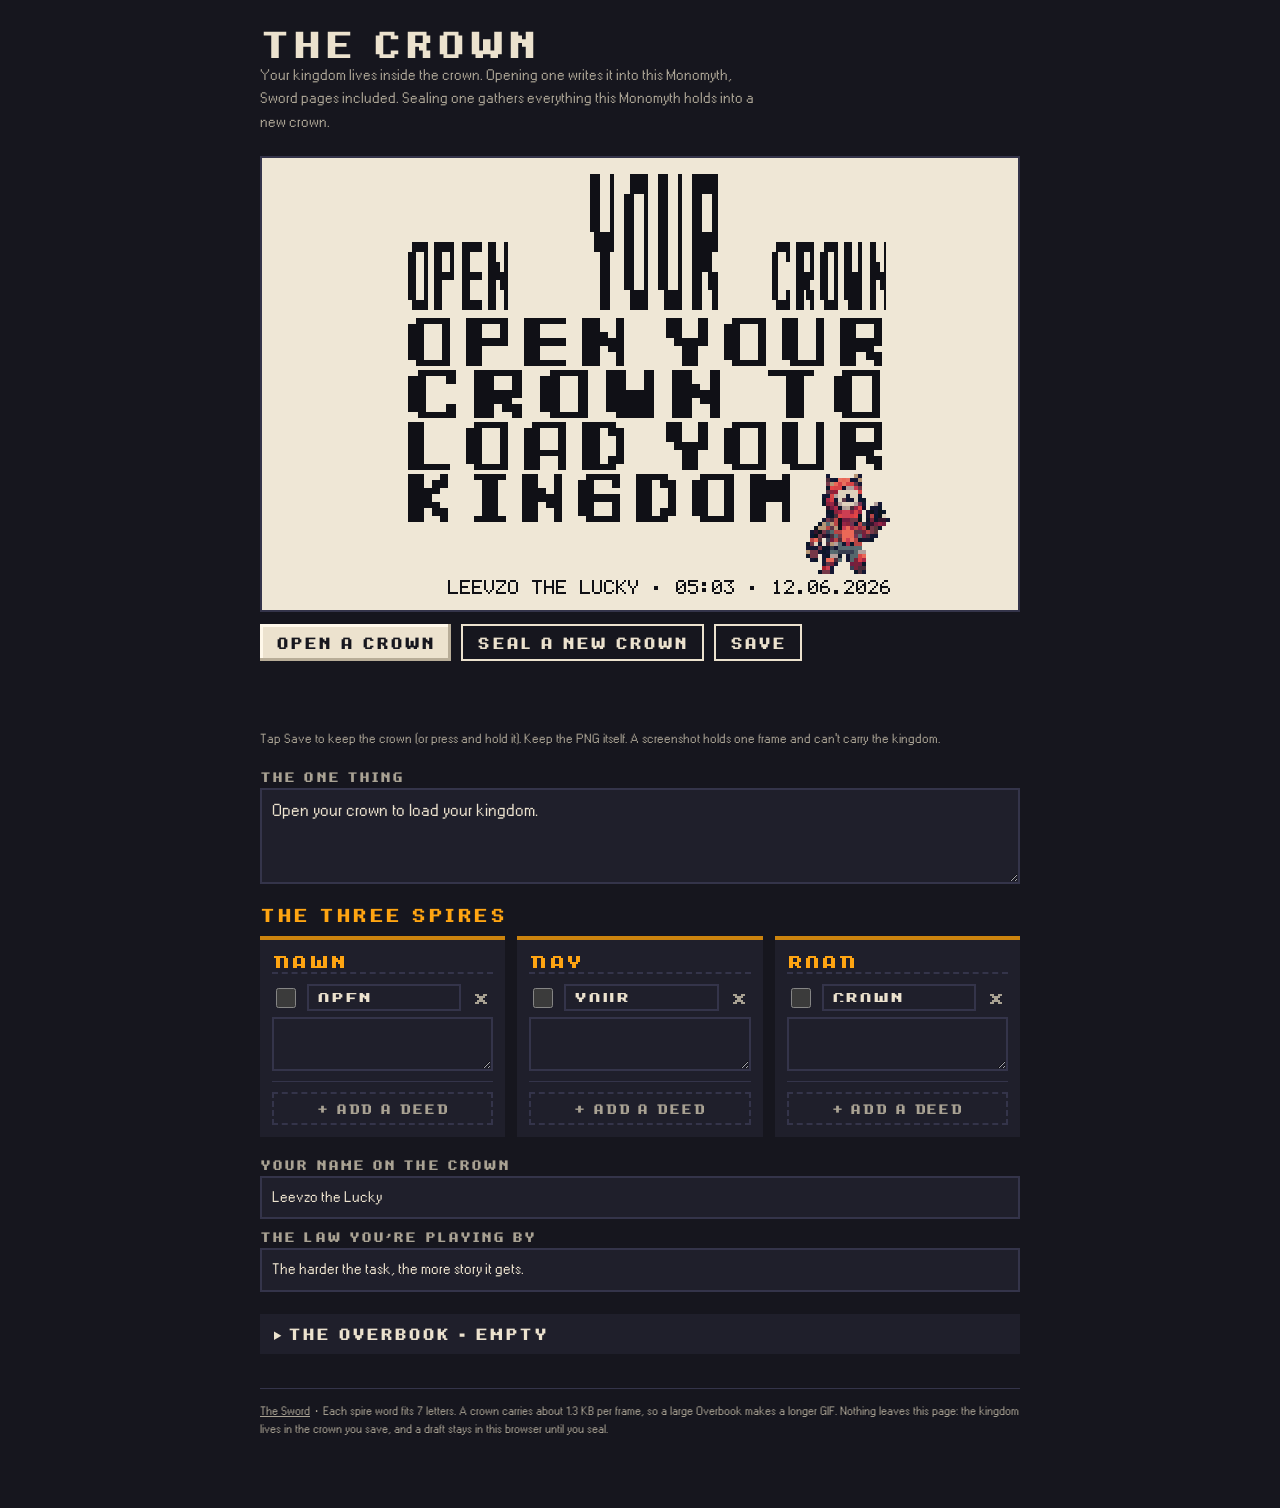
==== commit 53f25cdc: "/crown/ is the new Crown: the M app retired, its worker released His word: the old Crown (the M, the" ====
--- a/crown/index.html
+++ b/crown/index.html
@@ -1,29 +1,659 @@
-<!doctype html>
-<html lang="en">
-  <head>
-    <meta charset="UTF-8" />
-    <meta
-      name="viewport"
-      content="width=device-width, initial-scale=1.0, maximum-scale=1.0, user-scalable=no, viewport-fit=cover, interactive-widget=resizes-content"
-    />
-    <title>MONOMYTH</title>
-    <!-- THE WALL: scripts and styles from this house only; the wire reaches ONLY
-         the provider doors a key may open; the kingdom travels sealed. -->
-    <meta
-      http-equiv="Content-Security-Policy"
-      content="default-src 'self'; script-src 'self'; style-src 'self' 'unsafe-inline'; img-src 'self' data: blob:; media-src 'self' blob:; connect-src 'self' https:; object-src 'none'; base-uri 'self'"
-    />
-    <meta name="description" content="MONOMYTH — found a kingdom, walk a path, face dragons." />
-    <meta name="theme-color" content="#ffffff" />
-    <meta name="apple-mobile-web-app-capable" content="yes" />
-    <meta name="apple-mobile-web-app-status-bar-style" content="default" />
-    <meta name="apple-mobile-web-app-title" content="MONOMYTH" />
-    <link rel="manifest" href="./manifest.webmanifest" />
-    <link rel="apple-touch-icon" href="./icon-192.png" />
-    <script type="module" crossorigin src="./assets/focus-B7tloXIw.js"></script>
-    <link rel="stylesheet" crossorigin href="./assets/focus-BB5fp_DA.css">
-  </head>
-  <body>
-    <div id="root"></div>
-  </body>
-</html>
+<!doctype html><html lang="en"><head><meta charset="utf-8"><title>The Crown</title>
+<meta name="viewport" content="width=device-width,initial-scale=1,viewport-fit=cover">
+<link rel="stylesheet" href="../fonts.css">
+<link rel="icon" href="icon-192.png"><link rel="manifest" href="manifest.webmanifest"><meta name="apple-mobile-web-app-capable" content="yes">
+<style>
+:root{color-scheme:dark;--ink:#16161e;--panel:#1f1f2b;--line:#34344a;--cream:#ece2ce;--dim:#a9a293;--gold:#ffa512;--bronze:#cc840e;--done:#6d8f6b;--bad:#e8645a;
+--pix:"Dogica",ui-monospace,monospace;--mono:"W95FA",ui-monospace,Menlo,monospace}
+html,body{background:var(--ink);color:var(--cream)}
+body{font:15px/1.55 var(--mono);padding-inline:16px;padding-block:20px 48px}
+.wrap{max-width:760px;margin:0 auto;display:grid;gap:22px}
+h1{font:700 30px/1 var(--pix);letter-spacing:.06em;margin:0;color:var(--cream)}
+h2{font:700 15px/1.2 var(--pix);letter-spacing:.1em;text-transform:uppercase;margin:0;color:var(--gold)}
+.sub{color:var(--dim);margin:6px 0 0;max-width:62ch}
+.stage{display:grid;gap:12px}
+.frame{background:#efe7d6;border:2px solid var(--line);padding:10px;display:grid;place-items:center;min-height:140px}
+.frame img{image-rendering:pixelated;width:100%;max-width:512px;height:auto;display:block}
+.bar{display:flex;flex-wrap:wrap;gap:10px;align-items:center}
+.btn{font:700 13px/1 var(--pix);letter-spacing:.08em;text-transform:uppercase;background:var(--cream);color:var(--ink);border:0;padding:12px 16px;cursor:pointer;box-shadow:inset -3px -3px 0 #b8ad98,inset 3px 3px 0 #fff8ea}
+.btn:active{box-shadow:inset 3px 3px 0 #b8ad98}
+.btn.alt{background:transparent;color:var(--cream);box-shadow:inset 0 0 0 2px var(--cream)}
+.btn:focus-visible,input:focus-visible,textarea:focus-visible,summary:focus-visible{outline:2px solid var(--gold);outline-offset:2px}
+#file{position:absolute;width:1px;height:1px;opacity:0}
+.status{font-size:13px;color:var(--dim);min-height:1.4em}
+.status.ok{color:var(--done)}.status.err{color:var(--bad)}
+.hint{font-size:13px;color:var(--dim);margin:0}
+label.f{display:grid;gap:6px;font:700 11px/1 var(--pix);letter-spacing:.1em;text-transform:uppercase;color:var(--dim)}
+input[type=text],textarea{font:15px/1.45 var(--mono);color:var(--cream);background:var(--panel);border:2px solid var(--line);padding:9px 10px;width:100%;box-sizing:border-box}
+textarea{resize:vertical}
+.one textarea{font-size:17px;min-height:5.2em}
+.spires{display:grid;grid-template-columns:repeat(3,minmax(0,1fr));gap:12px}
+@media (max-width:640px){.spires{grid-template-columns:1fr}}
+.spire{background:var(--panel);border-top:4px solid var(--bronze);padding:12px;display:grid;gap:10px;align-content:start}
+.spire .nm{font:700 16px/1 var(--pix);text-transform:uppercase;letter-spacing:.08em;background:transparent;border:0;border-bottom:2px dashed var(--line);padding:4px 0;color:var(--gold)}
+.deed{display:grid;grid-template-columns:auto 1fr auto;gap:6px 8px;align-items:center;padding-bottom:10px;border-bottom:1px solid var(--line)}
+.deed input.w{font:700 13px/1 var(--pix);text-transform:uppercase;letter-spacing:.06em;padding:7px 8px}
+.deed textarea{grid-column:1/-1;font-size:13px;min-height:2.6em;padding:6px 8px}
+.deed.is-done input.w{text-decoration:line-through;color:var(--done)}
+.chk{width:20px;height:20px;accent-color:var(--done)}
+.x{background:none;border:0;color:var(--dim);font:700 16px var(--pix);cursor:pointer;padding:4px}
+.add{font:700 11px/1 var(--pix);letter-spacing:.08em;text-transform:uppercase;background:none;border:2px dashed var(--line);color:var(--dim);padding:9px;cursor:pointer}
+details{background:var(--panel);padding:12px 14px}
+summary{cursor:pointer;font:700 13px/1.2 var(--pix);letter-spacing:.08em;text-transform:uppercase;color:var(--cream)}
+details textarea{margin-top:12px;min-height:40vh;font-size:12.5px}
+.count{font-variant-numeric:tabular-nums}
+.foot{font-size:12px;color:var(--dim);border-top:1px solid var(--line);padding-top:14px}
+@media (prefers-reduced-motion:reduce){*{transition:none!important}}
+</style>
+</head><body><main class="wrap">
+  <header>
+    <h1>THE CROWN</h1>
+    <p class="sub">Your kingdom lives inside the crown. Opening one writes it into this Monomyth, Sword pages included. Sealing one gathers everything this Monomyth holds into a new crown.</p>
+  </header>
+
+  <section class="stage" aria-label="Current crown">
+    <div class="frame"><img id="crown" alt="The crown: your kingdom stacked as words, twinkling, with Orv in the corner"></div>
+    <div class="bar">
+      <label class="btn" for="file">Open a crown</label>
+      <input id="file" type="file" accept="image/png,image/gif,.png,.gif">
+      <button class="btn alt" id="seal" type="button">Seal a new crown</button>
+      <button class="btn alt" id="save" type="button" hidden>Save</button>
+    </div>
+    <p class="status" id="status" role="status"></p>
+    <p class="hint">Tap Save to keep the crown (or press and hold it). Keep the PNG itself. A screenshot holds one frame and can't carry the kingdom.</p>
+  </section>
+
+  <section class="one">
+    <label class="f" for="one">The one thing
+      <textarea id="one" rows="3"></textarea></label>
+  </section>
+
+  <section style="display:grid;gap:12px">
+    <h2>The three spires</h2>
+    <div class="spires" id="spires"></div>
+  </section>
+
+  <section style="display:grid;gap:12px">
+    <label class="f" for="king">Your name on the crown
+      <input type="text" id="king"></label>
+    <label class="f" for="law">The law you're playing by
+      <input type="text" id="law"></label>
+  </section>
+
+  <details id="obk">
+    <summary>The Overbook · <span class="count" id="obc"></span></summary>
+    <textarea id="overbook" spellcheck="false" aria-label="The Overbook, your full ledger"></textarea>
+  </details>
+
+  <p class="foot"><a href="../index.html" style="color:inherit">The Sword</a> · Each spire word fits 7 letters. A crown carries about 1.3 KB per frame, so a large Overbook makes a longer GIF. Nothing leaves this page: the kingdom lives in the crown you save, and a draft stays in this browser until you seal.</p>
+</main>
+<script>
+const GLYPHS={" ":[0,0,0,0,0],"!":[0,0,95,0,0],"\"":[0,7,0,7,0],"#":[20,127,20,127,20],"$":[36,42,127,42,18],"%":[35,19,8,100,98],"&":[54,73,85,34,80],"(":[0,28,34,65,0],")":[0,65,34,28,0],"*":[20,8,62,8,20],"+":[8,8,62,8,8],",":[0,80,48,0,0],"-":[8,8,8,8,8],".":[0,96,96,0,0],"/":[32,16,8,4,2],"0":[62,81,73,69,62],"1":[0,66,127,64,0],"2":[66,97,81,73,70],"3":[33,65,69,75,49],"4":[24,20,18,127,16],"5":[39,69,69,69,57],"6":[60,74,73,73,48],"7":[1,113,9,5,3],"8":[54,73,73,73,54],"9":[6,73,73,41,30],":":[0,54,54,0,0],";":[0,86,54,0,0],"<":[8,20,34,65,0],"=":[20,20,20,20,20],">":[0,65,34,20,8],"?":[2,1,81,9,6],"@":[50,73,121,65,62],"A":[126,17,17,17,126],"B":[127,73,73,73,54],"C":[62,65,65,65,34],"D":[127,65,65,34,28],"E":[127,73,73,73,65],"F":[127,9,9,9,1],"G":[62,65,73,73,122],"H":[127,8,8,8,127],"I":[0,65,127,65,0],"J":[32,64,65,63,1],"K":[127,8,20,34,65],"L":[127,64,64,64,64],"M":[127,2,12,2,127],"N":[127,4,8,16,127],"O":[62,65,65,65,62],"P":[127,9,9,9,6],"Q":[62,65,81,33,94],"R":[127,9,25,41,70],"S":[70,73,73,73,49],"T":[1,1,127,1,1],"U":[63,64,64,64,63],"V":[31,32,64,32,31],"W":[63,64,56,64,63],"X":[99,20,8,20,99],"Y":[7,8,112,8,7],"Z":[97,81,73,69,67],"[":[0,127,65,65,0],"\\":[2,4,8,16,32],"]":[0,65,65,127,0],"^":[4,2,1,2,4],"_":[64,64,64,64,64],"`":[0,1,2,4,0],"a":[32,84,84,84,120],"b":[127,72,68,68,56],"c":[56,68,68,68,32],"d":[56,68,68,72,127],"e":[56,84,84,84,24],"f":[8,126,9,1,2],"g":[12,82,82,82,62],"h":[127,8,4,4,120],"i":[0,68,125,64,0],"j":[32,64,68,61,0],"k":[127,16,40,68,0],"l":[0,65,127,64,0],"m":[124,4,24,4,120],"n":[124,8,4,4,120],"o":[56,68,68,68,56],"p":[124,20,20,20,8],"q":[8,20,20,24,124],"r":[124,8,4,4,8],"s":[72,84,84,84,32],"t":[4,63,68,64,32],"u":[60,64,64,32,124],"v":[28,32,64,32,28],"w":[60,64,48,64,60],"x":[68,40,16,40,68],"y":[12,80,80,80,60],"z":[68,100,84,76,68],"{":[0,8,54,65,0],"|":[0,0,127,0,0],"}":[0,65,54,8,0],"~":[8,8,42,28,8],"·":[0,24,24,0,0],"—":[8,8,8,8,8],"×":[0,34,20,34,0],"…":[96,0,96,0,96],"’":[0,5,3,0,0],"“":[0,7,0,7,0],"”":[0,7,0,7,0],"₥":[127,4,7,4,127]};
+const ORV=[{"pal":{"a":"#141733","b":"#0c1629","c":"#0c131c","d":"#d84446","e":"#ea6857","f":"#dfd1bd","g":"#393f52","h":"#772239","i":"#d73d45","j":"#cd3e52","k":"#55676c","l":"#0b1631","m":"#733250","n":"#b69574","o":"#a92745","p":"#962545","q":"#b74545","r":"#4a2c3a","s":"#576b72","t":"#e97160","u":"#b8a79b","v":"#a72339","w":"#b29e9b","x":"#363c4d","y":"#741d41","z":"#32142c","A":"#160b27","B":"#5b3647","C":"#573439","D":"#763848","E":"#89233b","F":"#a6212d","G":"#e54447","H":"#971c37","!":"#FFD98A","@":"#FFF4CE"},"rows":[".....a......na.......",".....raltetaan.......",".....DneitddBa.......",".....bGddAwwjD.......",".....BEHfffffd.......","....aadwffaffa.......","....boiafBaaflb......","....bEpzwfffwma..wa..",".....zyobwurpGA.aab..",".....bbEojjpdp.acacb.",".....abrdjjiGb.aqlcf.","....aDrqcyyDDc.bhbzza","...bnsnqcpEmlqxazypy.","..cnnqBncjeoqpqcDCb..",".azcDgkqqeeeBBhqDC...",".lcDzarsDeeemsyraa...",".qeC.gyqrejtqbaab....","bDfa.rnwsaobqq.......","aaaDbbxaksskss.......","nDDabaskgxggkww......","bDD.abwwb.akkde......",".ab.aeerk.akhio......","....aBha...yhyb......","....Fja....ghrr......","...bDDa.....bra......"]},{"pal":{"a":"#141733","b":"#0c1629","c":"#0c131c","d":"#d84446","e":"#ea6857","f":"#dfd1bd","g":"#393f52","h":"#772239","i":"#d73d45","j":"#cd3e52","k":"#55676c","l":"#0b1631","m":"#733250","n":"#b69574","o":"#a92745","p":"#962545","q":"#b74545","r":"#4a2c3a","s":"#576b72","t":"#e97160","u":"#b8a79b","v":"#a72339","w":"#b29e9b","x":"#363c4d","y":"#741d41","z":"#32142c","A":"#160b27","B":"#5b3647","C":"#573439","D":"#763848","E":"#89233b","F":"#a6212d","G":"#e54447","H":"#971c37","!":"#FFD98A","@":"#FFF4CE"},"rows":[".....raltetaan.......",".....DneitddBa.......",".....bGddAwwjD.......",".....BEHfffffd.......","....aadwffaffa.......","....boiafBaaflb......","....bEpzwfffwma..wa..",".....zyobwurpGA.aab..",".....bbEojjpdp.acacb.",".....abrdjjiGb.aqlcf.","....aDrqcyyDDc.bhbzza","...bnsnqcpEmlqxazypy.","..cnnqBncjeoqpqcDCb..",".azcDgkqqeeeBBhqDC...",".lcDzarsDeeemsyraa...",".qeC.gyqrejtqbaab....","bDfa.rnwsaobqq.......","aaaDbbxaksskss.......","nDDabaskgxggkww......","bDD.abwwb.akkde......",".ab.aeerk.akhio......","....aBha...yhyb......","....Fja....ghrr......","...bDDa.....bra......","....................."]},{"pal":{"a":"#141733","b":"#0c1629","c":"#0c131c","d":"#d84446","e":"#ea6857","f":"#dfd1bd","g":"#393f52","h":"#772239","i":"#d73d45","j":"#cd3e52","k":"#55676c","l":"#0b1631","m":"#733250","n":"#b69574","o":"#a92745","p":"#962545","q":"#b74545","r":"#4a2c3a","s":"#576b72","t":"#e97160","u":"#b8a79b","v":"#a72339","w":"#b29e9b","x":"#363c4d","y":"#741d41","z":"#32142c","A":"#160b27","B":"#5b3647","C":"#573439","D":"#763848","E":"#89233b","F":"#a6212d","G":"#e54447","H":"#971c37","!":"#FFD98A","@":"#FFF4CE"},"rows":[".....a......na.......",".....raltetaan.......",".....DneitddBa.......",".....bGddAwwjD.......",".....BEHfffffd.......","....aadwffaffa.......","....boiafBaaflb......","....bEpzwfffwma..wa..",".....zyobwurpGA.aab..",".....bbEojjpdp.acacb!",".....abrdjjiGb.aqlcf.","....aDrqcyyDDc.bhbzza","...bnsnqcpEmlqxazypy.","..cnnqBncjeoqpqcDCb!@",".azcDgkqqeeeBBhqDC...",".lcDzarsDeeemsyraa...",".qeC.gyqrejtqbaab....","bDfa.rnwsaobqq.......","aaaDbbxaksskss.......","nDDabaskgxggkww......","bDD.abwwb.akkde......",".ab.aeerk.akhio......","....aBha...yhyb......","....Fja....ghrr......","...bDDa.....bra......"]},{"pal":{"a":"#141733","b":"#0c1629","c":"#0c131c","d":"#d84446","e":"#ea6857","f":"#dfd1bd","g":"#393f52","h":"#772239","i":"#d73d45","j":"#cd3e52","k":"#55676c","l":"#0b1631","m":"#733250","n":"#b69574","o":"#a92745","p":"#962545","q":"#b74545","r":"#4a2c3a","s":"#576b72","t":"#e97160","u":"#b8a79b","v":"#a72339","w":"#b29e9b","x":"#363c4d","y":"#741d41","z":"#32142c","A":"#160b27","B":"#5b3647","C":"#573439","D":"#763848","E":"#89233b","F":"#a6212d","G":"#e54447","H":"#971c37","!":"#FFD98A","@":"#FFF4CE"},"rows":[".....a......na.......",".....raltetaan.......",".....DneitddBa.......",".....bGddAwwjD.......",".....BEHfffffd.......","....aadwffaffa.......","....boiafBaaflb...!.@","....bEpzwfffwma..wa..",".....zyobwurpGA.aab..",".....bbEojjpdp.acacb.",".....abrdjjiGb.aqlcf.","....aDrqcyyDDc.bhbzza","...bnsnqcpEmlqxazypy!","..cnnqBncjeoqpqcDCb..",".azcDgkqqeeeBBhqDC.@.",".lcDzarsDeeemsyraa...",".qeC.gyqrejtqbaab....","bDfa.rnwsaobqq.......","aaaDbbxaksskss.......","nDDabaskgxggkww......","bDD.abwwb.akkde......",".ab.aeerk.akhio......","....aBha...yhyb......","....Fja....ghrr......","...bDDa.....bra......"]}];
+// THE CROWN — codec. The kingdom as a crown of words; every letter pixel twinkles
+// through THE 23 + white + black, and the twinkling carries the whole kingdom.
+// Frame 0 is the legible frame (cream words). Written as an animated GIF so it
+// moves everywhere; one palette, no dithering, every pixel exact.
+const CROWN = (() => {
+  const W = 240, SCALE = 3, PITCH = 9, BASEB = 25;
+  const BG = [22, 22, 30], CREAM = [236, 226, 206];
+  const hsl = (h, s, l) => {
+    const f = (n) => { const k = (n + h * 12) % 12, a = s * Math.min(l, 1 - l);
+      return Math.round((l - a * Math.max(-1, Math.min(k - 3, 9 - k, 1))) * 255); };
+    return [f(0), f(8), f(4)];
+  };
+  const H0 = 38.82 / 360;                          // the hue of #ffa512
+  const SYM = [];
+  for (let i = 0; i < 23; i++) SYM.push(hsl((H0 + i / 23) % 1, 1, 0.54));
+  SYM.push([255, 255, 255], [0, 0, 0]);            // 25 symbols
+
+  // ── palette: bg, cream, the 25, then Orv's own tones ──
+  const hex = (v) => [1, 3, 5].map((i) => parseInt(v.slice(i, i + 2), 16));
+  const PAL = [BG, CREAM, ...SYM];
+  const orvIdx = ORV.map((f) => { const m = {};
+    for (const [k, v] of Object.entries(f.pal)) { const c = hex(v);
+      let j = PAL.findIndex((p) => p[0] === c[0] && p[1] === c[1] && p[2] === c[2]);
+      if (j < 0) { PAL.push(c); j = PAL.length - 1; } m[k] = j; }
+    return m; });
+  while (PAL.length < 256) PAL.push([0, 0, 0]);
+
+  // ── the face: Monomyth's own 5x7, bold the Chicago way ──
+  const cols = (ch, bold) => { const g = GLYPHS[ch] || GLYPHS['?'];
+    return g.map((c, i) => (bold && i > 0 ? c | g[i - 1] : c) & 0x7f); };
+  const adv = (bold) => (bold ? 7 : 6);
+  const wordW = (s, bold = true) => s.length * adv(bold) - 1;
+  const put = (set, s, x, y, bold = true) => {
+    [...s].forEach((ch, i) => cols(ch, bold).forEach((col, cx) => {
+      for (let cy = 0; cy < 7; cy++) if (col & (1 << cy)) set.add((y + cy) * 4096 + x + i * adv(bold) + cx);
+    }));
+  };
+  const wrap = (text, max) => { const out = []; let cur = '';
+    for (const w of text.split(/\s+/).filter(Boolean)) { const t = cur ? cur + ' ' + w : w;
+      if (wordW(t) <= max) cur = t; else { if (cur) out.push(cur); cur = w; } }
+    if (cur) out.push(cur); return out; };
+
+  function layout(k) {
+    const m = new Set(), cx = [Math.floor(W / 6), W / 2, W - Math.floor(W / 6)];
+    const sp = k.spires.map((s) => [s.name, ...s.deeds.map((d) => d.w)].map((x) => x.toUpperCase()));
+    const tallest = Math.max(...sp.map((c) => c.length));
+    const bottom = 6 + tallest * PITCH;
+    sp.forEach((col, i) => {
+      const t = bottom - col.length * PITCH;
+      col.forEach((w, j) => put(m, w, Math.round(cx[i] - wordW(w) / 2), t + j * PITCH));
+      const peak = col.length === tallest ? 4 : 3;
+      for (let r = 0; r < peak; r++) for (let dx = -r; dx <= r; dx++) m.add((t - 1 - peak + r) * 4096 + cx[i] + dx);
+    });
+    let y = bottom + 3;
+    for (const ln of wrap(k.one.toUpperCase(), W - 8)) { put(m, ln, Math.round(W / 2 - wordW(ln) / 2), y); y += PITCH; }
+    const order = [...m].sort((a, b) => a - b).map((v) => [v % 4096, Math.floor(v / 4096)]);
+    return { order, zone: y + 1 };
+  }
+
+  // ── bytes <-> cells: 7 bytes ride 13 cells of base 25 ──
+  function toDigits(bytes) { const out = [];
+    for (let i = 0; i < bytes.length; i += 7) {
+      let n = 0n; for (let j = 0; j < 7; j++) n = (n << 8n) | BigInt(bytes[i + j] ?? 0);
+      const d = []; for (let j = 0; j < 13; j++) { d.push(Number(n % 25n)); n /= 25n; }
+      out.push(...d.reverse()); }
+    return out; }
+  function fromDigits(d) { const out = [];
+    for (let i = 0; i + 13 <= d.length; i += 13) {
+      let n = 0n; for (let j = 0; j < 13; j++) n = n * 25n + BigInt(d[i + j]);
+      n &= (1n << 56n) - 1n; const b = [];
+      for (let j = 0; j < 7; j++) { b.push(Number(n & 255n)); n >>= 8n; }
+      out.push(...b.reverse()); }
+    return Uint8Array.from(out); }
+
+  const CRC_T = (() => { const t = new Uint32Array(256);
+    for (let n = 0; n < 256; n++) { let c = n; for (let k = 0; k < 8; k++) c = c & 1 ? 0xedb88320 ^ (c >>> 1) : c >>> 1; t[n] = c >>> 0; }
+    return t; })();
+  const crc32 = (b) => { let c = 0xffffffff; for (const x of b) c = CRC_T[(c ^ x) & 255] ^ (c >>> 8); return (c ^ 0xffffffff) >>> 0; };
+  const be = (n, len) => { const a = []; for (let i = len - 1; i >= 0; i--) a.push(Math.floor(n / 2 ** (8 * i)) & 255); return a; };
+  const rd = (b, o, len) => { let n = 0; for (let i = 0; i < len; i++) n = n * 256 + b[o + i]; return n; };
+
+  async function pipe(bytes, stream) {
+    const r = new Blob([bytes]).stream().pipeThrough(stream);
+    return new Uint8Array(await new Response(r).arrayBuffer());
+  }
+  const deflate = (b) => pipe(b, new CompressionStream('deflate'));
+  const inflate = (b) => pipe(b, new DecompressionStream('deflate'));
+
+  // ── GIF writer: one global palette, full frames, LZW ──
+  function lzw(ix) { const out = []; let cur = 0, bits = 0;
+    const emit = (code, size) => { cur |= code << bits; bits += size; while (bits >= 8) { out.push(cur & 255); cur >>>= 8; bits -= 8; } };
+    const CLEAR = 256, EOI = 257; let size = 9, next = 258, dict = new Map();
+    emit(CLEAR, size); let w = ix[0];
+    for (let i = 1; i < ix.length; i++) { const k = ix[i], key = w * 4096 + k, hit = dict.get(key);
+      if (hit !== undefined) { w = hit; continue; }
+      emit(w, size); if (next < 4096) { dict.set(key, next++); if (next > (1 << size) && size < 12) size++; }
+      else { emit(CLEAR, size); dict = new Map(); size = 9; next = 258; }
+      w = k; }
+    emit(w, size); emit(EOI, size); if (bits > 0) out.push(cur & 255);
+    return out; }
+  function writeGif(frames, w, h, delays, pal = PAL) { const o = [];
+    const push = (...a) => { for (const x of a) o.push(x); };
+    push(...'GIF89a'.split('').map((c) => c.charCodeAt(0)), w & 255, w >> 8, h & 255, h >> 8, 0xf7, 0, 0);
+    for (const c of pal) push(...c);
+    push(0x21, 0xff, 11, ...'NETSCAPE2.0'.split('').map((c) => c.charCodeAt(0)), 3, 1, 0, 0, 0);
+    frames.forEach((ix, f) => {
+      const d = Math.round(delays[f] / 10);
+      push(0x21, 0xf9, 4, 0x04, d & 255, d >> 8, 0, 0);
+      push(0x2c, 0, 0, 0, 0, w & 255, w >> 8, h & 255, h >> 8, 0, 8);
+      const data = lzw(ix);
+      for (let i = 0; i < data.length; i += 255) { const s = data.slice(i, i + 255); push(s.length, ...s); }
+      push(0); });
+    push(0x3b); return Uint8Array.from(o); }
+
+  // ── GIF reader (any GIF: local tables, sub-rects, transparency, disposal, interlace) ──
+  function readGif(b) {
+    const w = b[6] | (b[7] << 8), h = b[8] | (b[9] << 8); let p = 13, gct = null;
+    if (b[10] & 0x80) { const n = 2 << (b[10] & 7); gct = b.slice(p, p + 3 * n); p += 3 * n; }
+    const canvas = new Uint8ClampedArray(w * h * 4), frames = []; let gce = { trans: -1, disp: 0 };
+    while (p < b.length) {
+      const t = b[p++];
+      if (t === 0x3b) break;
+      if (t === 0x21) { const lab = b[p++];
+        if (lab === 0xf9) { gce = { disp: (b[p + 1] >> 2) & 7, trans: b[p + 1] & 1 ? b[p + 4] : -1 }; }
+        while (b[p] !== 0) p += b[p] + 1; p++; continue; }
+      if (t !== 0x2c) break;
+      const x0 = b[p] | (b[p + 1] << 8), y0 = b[p + 2] | (b[p + 3] << 8), fw = b[p + 4] | (b[p + 5] << 8), fh = b[p + 6] | (b[p + 7] << 8), fl = b[p + 8]; p += 9;
+      let ct = gct; if (fl & 0x80) { const n = 2 << (fl & 7); ct = b.slice(p, p + 3 * n); p += 3 * n; }
+      const mcs = b[p++], data = []; while (b[p] !== 0) { for (let i = 1; i <= b[p]; i++) data.push(b[p + i]); p += b[p] + 1; } p++;
+      const ix = unlzw(data, mcs, fw * fh);
+      const save = gce.disp === 3 ? canvas.slice() : null;
+      const rows = []; if (fl & 0x40) { for (const [s, st] of [[0, 8], [4, 8], [2, 4], [1, 2]]) for (let r = s; r < fh; r += st) rows.push(r); } else for (let r = 0; r < fh; r++) rows.push(r);
+      rows.forEach((ry, i) => { for (let x = 0; x < fw; x++) { const c = ix[i * fw + x]; if (c === gce.trans) continue;
+        const q = ((y0 + ry) * w + x0 + x) * 4; canvas[q] = ct[c * 3]; canvas[q + 1] = ct[c * 3 + 1]; canvas[q + 2] = ct[c * 3 + 2]; canvas[q + 3] = 255; } });
+      frames.push(canvas.slice());
+      if (gce.disp === 2) for (let ry = 0; ry < fh; ry++) canvas.fill(0, ((y0 + ry) * w + x0) * 4, ((y0 + ry) * w + x0 + fw) * 4);
+      if (save) canvas.set(save);
+      gce = { trans: -1, disp: 0 };
+    }
+    return { w, h, frames };
+  }
+  function unlzw(data, mcs, n) {
+    const out = new Uint8Array(n), clear = 1 << mcs, eoi = clear + 1;
+    let size = mcs + 1, dict = [], next = clear + 2, prev = null, bit = 0, o = 0;
+    const reset = () => { dict = []; for (let i = 0; i < clear; i++) dict[i] = [i]; size = mcs + 1; next = clear + 2; prev = null; };
+    reset();
+    while (o < n) {
+      let code = 0; for (let i = 0; i < size; i++) { const byte = data[(bit + i) >> 3]; if (byte === undefined) return out; code |= ((byte >> ((bit + i) & 7)) & 1) << i; } bit += size;
+      if (code === clear) { reset(); continue; } if (code === eoi) break;
+      let entry = dict[code] ?? (prev ? [...prev, prev[0]] : null); if (!entry) break;
+      for (const v of entry) if (o < n) out[o++] = v;
+      if (prev && next < 4096) { dict[next++] = [...prev, entry[0]]; if (next === 1 << size && size < 12) size++; }
+      prev = entry;
+    }
+    return out;
+  }
+
+  // ── v3 (his word, 09-24 noon): black words on paper; the kingdom rides only the
+  //    COLOURED cells, which swirl through the letters; the block drifts a cell or two
+  //    left/right and, now and then, one up. The reader ignores black, so motion and
+  //    swirl cost nothing to decode. 9 bytes ride 16 cells of base 23. ──
+  const PAPER = [239, 231, 214], INKB = [16, 16, 22];
+  const PAL3 = [PAPER, INKB, ...SYM.slice(0, 23)];
+  const orvIdx3 = ORV.map((f) => { const m = {};
+    for (const [k, v] of Object.entries(f.pal)) { const c = hex(v);
+      let j = PAL3.findIndex((p) => p[0] === c[0] && p[1] === c[1] && p[2] === c[2]);
+      if (j < 0) { PAL3.push(c); j = PAL3.length - 1; } m[k] = j; }
+    return m; });
+  while (PAL3.length < 256) PAL3.push([0, 0, 0]);
+  const BW = 156, M3 = 3;                           // the crown box (cells) and its drift margin
+  function layout3(k) {
+    const m = new Set(), cx = [24, BW / 2, BW - 24];
+    const sp = k.spires.map((s) => [s.name, ...s.deeds.map((d) => d.w)].map((x) => x.toUpperCase().slice(0, 7)));
+    const tallest = Math.max(...sp.map((c) => c.length)), bottom = 6 + tallest * PITCH;
+    sp.forEach((col, i) => { const t = bottom - col.length * PITCH;
+      col.forEach((w, j) => put(m, w, Math.round(cx[i] - wordW(w) / 2), t + j * PITCH));
+      const peak = col.length === tallest ? 4 : 3;
+      for (let r = 0; r < peak; r++) for (let dx = -r; dx <= r; dx++) m.add((t - 1 - peak + r) * 4096 + Math.round(cx[i]) + dx); });
+    let y = bottom + 3;
+    for (const ln of wrap(k.one.toUpperCase(), BW)) { put(m, ln, Math.round(BW / 2 - wordW(ln) / 2), y); y += PITCH; }
+    return { cells: [...m].sort((a, b) => a - b).map((v) => [v % 4096, Math.floor(v / 4096)]), h: y - 2 };
+  }
+  function toD23(bytes) { const out = [];
+    for (let i = 0; i < bytes.length; i += 9) { let n = 0n; for (let j = 0; j < 9; j++) n = (n << 8n) | BigInt(bytes[i + j] ?? 0);
+      const d = []; for (let j = 0; j < 16; j++) { d.push(Number(n % 23n)); n /= 23n; } out.push(...d.reverse()); }
+    return out; }
+  function fromD23(d) { const out = [];
+    for (let i = 0; i + 16 <= d.length; i += 16) { let n = 0n; for (let j = 0; j < 16; j++) n = n * 23n + BigInt(d[i + j]);
+      n &= (1n << 72n) - 1n; const b = []; for (let j = 0; j < 9; j++) { b.push(Number(n & 255n)); n >>= 8n; } out.push(...b.reverse()); }
+    return Uint8Array.from(out); }
+  const hash = (a, b, c) => { let h = (a * 374761393 + b * 668265263 + c * 2147483647) >>> 0; h = Math.imul(h ^ (h >>> 13), 1274126177); return ((h ^ (h >>> 16)) >>> 0) / 4294967296; };
+  const swirl = (x, y, f, cyc) => { const cx = BW / 2, cy = 30, a = Math.atan2(y - cy, x - cx), r = Math.hypot(x - cx, y - cy);
+    return 0.5 + 0.32 * Math.sin(a * 3 + r * 0.16 - f * 2 * Math.PI / cyc) + 0.18 * (hash(x, y, f) - 0.5) * 2; };
+  const DRIFT = [[0,0],[1,0],[2,0],[1,0],[0,0],[-1,0],[-2,0],[-1,0],[0,0],[1,-1],[1,0],[0,0],[-1,0],[-2,0],[-1,0],[0,0]];
+  // ── v4 (his word, 09-24): the Camp icon. A dark rounded box; inside it THE CROWN,
+  //    gold, three flat-topped spires (centre tallest), a band, a dark stripe, a foot.
+  //    The words are black, set INSIDE the gold; the kingdom swirls through them in
+  //    colour. Orv and the date sit inside the box, under the crown. ──
+  const BOXC = [27, 27, 29], RIM = [58, 58, 62], GOLD = [226, 176, 72], GOLDD = [176, 128, 40];
+  const PAL4 = [BOXC, INKB, ...SYM.slice(0, 23), RIM, GOLD, GOLDD, CREAM];
+  const orvIdx4 = ORV.map((f) => { const m = {};
+    for (const [k, v] of Object.entries(f.pal)) { const c = hex(v);
+      let j = PAL4.findIndex((p) => p[0] === c[0] && p[1] === c[1] && p[2] === c[2]);
+      if (j < 0) { PAL4.push(c); j = PAL4.length - 1; } m[k] = j; }
+    return m; });
+  while (PAL4.length < 256) PAL4.push([0, 0, 0]);
+  const I_RIM = 25, I_GOLD = 26, I_GOLDD = 27, I_CREAM = 28;
+  const CWc = 220, CHc = 176, BOX = 324, S4 = 2;
+  const CX0 = 52, CY0 = 70;                          // the crown's place in the box
+  const inCrown = (x, y) => (
+    (x >= 88 && x < 146 && y >= 0 && y < 144) ||    // centre spire
+    (x >= 8 && x < 54 && y >= 30 && y < 144) ||      // left spire
+    (x >= 168 && x < 220 && y >= 30 && y < 144) ||   // right spire
+    (x >= 8 && x < 220 && y >= 62 && y < 144) ||     // the band
+    (x >= 0 && x < 8 && y >= 80 && y < 144) ||       // the left jut
+    (x >= 0 && x < 220 && y >= 154 && y < 176));     // the foot
+  function layout4(k) {
+    const m = new Set();
+    const sp = k.spires.map((s) => [s.name, ...s.deeds.map((d) => d.w)].map((x) => x.toUpperCase().slice(0, 6)));
+    const cols4 = [[31, 36], [117, 8], [194, 36]];
+    sp.forEach((col, i) => col.forEach((w, j) => put(m, w, Math.round(cols4[i][0] - wordW(w) / 2), cols4[i][1] + j * PITCH)));
+    const low = Math.max(...sp.map((c, i) => cols4[i][1] + c.length * PITCH));
+    const lines = wrap(k.one.toUpperCase(), 212), top = low + 6;
+    lines.forEach((ln, i) => put(m, ln, Math.round(114 - wordW(ln) / 2), top + i * PITCH));
+    return [...m].sort((a, b) => a - b).map((v) => [v % 4096, Math.floor(v / 4096)]).filter(([x, y]) => inCrown(x, y));
+  }
+  const swirl4 = (x, y, f, cyc) => { const cx = 114, cy = 70, a = Math.atan2(y - cy, x - cx), r = Math.hypot(x - cx, y - cy);
+    return 0.5 + 0.32 * Math.sin(a * 3 + r * 0.12 - f * 2 * Math.PI / cyc) + 0.18 * (hash(x, y, f) - 0.5) * 2; };
+  // ── v5 (his word, 09-24): JUST WORDS. The Camp crown is only the frame's limits —
+  //    the spire words stand where the spires stand, the one thing fills the band, and
+  //    nothing is drawn but words, Orv (in the valley right of the centre spire) and
+  //    the stamp (along the foot). Black words on paper; the kingdom swirls in colour. ──
+  const PAL5 = [PAPER, INKB, ...SYM.slice(0, 23)];
+  const orvIdx5 = ORV.map((f) => { const m = {};
+    for (const [k, v] of Object.entries(f.pal)) { const c = hex(v);
+      let j = PAL5.findIndex((p) => p[0] === c[0] && p[1] === c[1] && p[2] === c[2]);
+      if (j < 0) { PAL5.push(c); j = PAL5.length - 1; } m[k] = j; }
+    return m; });
+  while (PAL5.length < 256) PAL5.push([0, 0, 0]);
+  // ── v6 (his word, 09-24): an INVISIBLE SQUARE. Every word lives inside it and the
+  //    words fill it: the three spires across the top (the centre one rising highest),
+  //    the one thing as large as it can stand below them, Orv in the lower-right corner
+  //    with the stamp beside him. Nothing is drawn but words and Orv. ──
+  const N6 = 256, S6 = 2, M6 = 3;
+  const putS = (set, s, x, y, sc, bold = true) => {
+    [...s].forEach((ch, i) => cols(ch, bold).forEach((col, cx) => {
+      for (let cy = 0; cy < 7; cy++) if (col & (1 << cy))
+        for (let a = 0; a < sc; a++) for (let b = 0; b < sc; b++) set.add((y + cy * sc + b) * 4096 + x + (i * adv(bold) + cx) * sc + a);
+    }));
+  };
+  const wS = (s, sc, bold = true) => (s.length * adv(bold) - 1) * sc;
+  function layout6(k) {
+    const m = new Set(), inner = N6 - 2 * M6;
+    const sp = k.spires.map((s) => [s.name, ...s.deeds.map((d) => d.w)].map((x) => x.toUpperCase().slice(0, 6)));
+    const colW = inner / 3, widest = Math.max(...sp.flat().map((w) => wS(w, 1)));
+    const ss = Math.max(1, Math.floor((colW - 1) / widest));          // spire scale: as big as the widest word allows
+    const sPitch = 7 * ss + Math.max(2, ss * 2), tall = Math.max(...sp.map((c) => c.length));
+    const sBottom = M6 + tall * sPitch;
+    sp.forEach((col, i) => { const cx = M6 + colW * (i + 0.5), t = sBottom - col.length * sPitch;
+      col.forEach((w, j) => putS(m, w, Math.round(cx - wS(w, ss) / 2), t + j * sPitch, ss)); });
+    const oh = ORV[0].rows.length, reserve = oh + 3;
+    const top = sBottom + 4, avail = N6 - M6 - reserve - top;
+    let os = 1, lines = [];
+    for (let sc = 6; sc >= 1; sc--) { const ls = wrapS(k.one.toUpperCase(), inner, sc);
+      if (ls.length * (7 * sc + 2 * sc) - 2 * sc <= avail) { os = sc; lines = ls; break; } }
+    const oPitch = 7 * os + 2 * os, used = lines.length * oPitch - 2 * os, extra = Math.floor((avail - used) / Math.max(1, lines.length));
+    lines.forEach((ln, i) => putS(m, ln, Math.round(N6 / 2 - wS(ln, os) / 2), top + Math.floor(extra / 2) + i * (oPitch + extra), os));
+    return [...m].sort((a, b) => a - b).map((v) => [v % 4096, Math.floor(v / 4096)]);
+  }
+  function wrapS(text, max, sc) { const out = []; let cur = '';
+    for (const w of text.split(/\s+/).filter(Boolean)) { const t = cur ? cur + ' ' + w : w;
+      if (wS(t, sc) <= max) cur = t; else { if (cur) out.push(cur); cur = w; if (wS(w, sc) > max) return Array(99).fill(''); } }
+    if (cur) out.push(cur); return out; }
+  const swirl6 = (x, y, f, cyc) => { const cx = N6 / 2, cy = N6 * 0.4, a = Math.atan2(y - cy, x - cx), r = Math.hypot(x - cx, y - cy);
+    return 0.5 + 0.32 * Math.sin(a * 3 + r * 0.07 - f * 2 * Math.PI / cyc) + 0.18 * (hash(x, y, f) - 0.5) * 2; };
+  async function seal6(k) {
+    const cells = layout6(k), P = N6 * S6;
+    const z = await deflate(new TextEncoder().encode(JSON.stringify(k)));
+    const blob = Uint8Array.from([...be(z.length, 4), ...be(crc32(z), 4), ...z]);
+    const cell = (ix, x, y, c) => { for (let dy = 0; dy < S6; dy++) ix.fill(c, (y * S6 + dy) * P + x * S6, (y * S6 + dy) * P + x * S6 + S6); };
+    const base = new Uint8Array(P * P);
+    const oh = ORV[0].rows.length, ow = ORV[0].rows[0].length, ox = N6 - M6 - ow, oy = N6 - M6 - oh;
+    const when = k.at.slice(11, 16) + ' · ' + k.at.slice(5, 7) + '.' + k.at.slice(8, 10) + '.' + k.at.slice(0, 4);
+    [k.king.toUpperCase(), when].forEach((line, li) => { const x0 = ox - 5 - wS(line, 1, false), y0 = N6 - M6 - 16 + li * 9;
+      [...line].forEach((ch, i) => cols(ch, false).forEach((col, cx) => { for (let cy = 0; cy < 7; cy++) if (col & (1 << cy)) cell(base, x0 + i * 6 + cx, y0 + cy, 1); })); });
+    const frame = (f, dx, dy, ink) => { const ix = base.slice();
+      cells.forEach(([x, y], c) => cell(ix, x + dx, y + dy, ink(c, x, y)));
+      const o = ORV[f % 4]; o.rows.forEach((row, r) => [...row].forEach((ch, c) => { const j = orvIdx5[f % 4][ch]; if (j !== undefined) cell(ix, ox + c, oy + r, j); }));
+      return ix; };
+    const frames = [frame(0, 0, 0, () => 1)];
+    const CYC = 24, chunks = []; let off = 0, i = 0;
+    while (off < blob.length || i === 0) { const f = i + 1, [dx, dy] = DRIFT[f % DRIFT.length];
+      const lit = cells.map(([x, y]) => swirl6(x, y, f, CYC) > 0.5), n = lit.filter(Boolean).length, per = Math.floor(n / 16) * 9 - 11;
+      const ch = blob.slice(off, off + per); off += ch.length; chunks.push({ ch, lit, dx, dy }); if (++i > 4000) throw new Error('kingdom too large'); }
+    chunks.forEach(({ ch, lit, dx, dy }, j) => {
+      const hdr = [77, 67, 3, ...be(j, 2), ...be(chunks.length, 2), ...be(ch.length, 2), ...be(crc32(ch) & 0xffff, 2)];
+      const d = toD23(Uint8Array.from([...hdr, ...ch])); let q = 0;
+      frames.push(frame(j + 1, dx, dy, (c, x, y) => lit[c] ? 2 + (q < d.length ? d[q++] : Math.floor(hash(x, y, j) * 23)) : 1)); });
+    return writeGif(frames, P, P, [1600, ...chunks.map(() => 110)], PAL5);
+  }
+
+  // ── PNG, animated (APNG): a true PNG. Palette colour, no filtering, zlib via
+  //    CompressionStream. Viewers that don't animate show frame 0, the legible crown;
+  //    every frame is still inside the file. ──
+  const pngChunk = (type, data) => { const t = [...type].map((c) => c.charCodeAt(0));
+    return [...be(data.length, 4), ...t, ...data, ...be(crc32(Uint8Array.from([...t, ...data])), 4)]; };
+  async function writePng(frames, w, h, delays, pal) {
+    const out = [137, 80, 78, 71, 13, 10, 26, 10];
+    const push = (a) => { for (let i = 0; i < a.length; i++) out.push(a[i]); };
+    push(pngChunk('IHDR', [...be(w, 4), ...be(h, 4), 8, 3, 0, 0, 0]));
+    push(pngChunk('PLTE', pal.flat()));
+    push(pngChunk('acTL', [...be(frames.length, 4), 0, 0, 0, 0]));
+    let seq = 0;
+    for (let f = 0; f < frames.length; f++) {
+      push(pngChunk('fcTL', [...be(seq++, 4), ...be(w, 4), ...be(h, 4), 0, 0, 0, 0, 0, 0, 0, 0, ...be(delays[f], 2), ...be(1000, 2), 0, 0]));
+      const raw = new Uint8Array((w + 1) * h);
+      for (let y = 0; y < h; y++) raw.set(frames[f].subarray(y * w, y * w + w), y * (w + 1) + 1);
+      const z = await deflate(raw);
+      if (f === 0) push(pngChunk('IDAT', z)); else push(pngChunk('fdAT', [...be(seq++, 4), ...z]));
+    }
+    push(pngChunk('IEND', []));
+    return Uint8Array.from(out);
+  }
+  const isPng = (b) => b[0] === 137 && b[1] === 80 && b[2] === 78 && b[3] === 71;
+  async function readPng(b) {
+    let p = 8, w = 0, h = 0, ct = 0, depth = 8, pal = null, cur = null; const parts = [];
+    while (p < b.length) { const len = rd(b, p, 4), type = String.fromCharCode(...b.slice(p + 4, p + 8)), d = b.subarray(p + 8, p + 8 + len); p += 12 + len;
+      if (type === 'IHDR') { w = rd(d, 0, 4); h = rd(d, 4, 4); depth = d[8]; ct = d[9]; }
+      else if (type === 'PLTE') pal = d;
+      else if (type === 'fcTL') { cur = { fw: rd(d, 4, 4), fh: rd(d, 8, 4), x: rd(d, 12, 4), y: rd(d, 16, 4), data: [] }; parts.push(cur); }
+      else if (type === 'IDAT') { if (!cur) { cur = { fw: w, fh: h, x: 0, y: 0, data: [] }; parts.push(cur); } cur.data.push(d); }
+      else if (type === 'fdAT') cur.data.push(d.subarray(4));
+      else if (type === 'IEND') break; }
+    const bpp = { 0: 1, 2: 3, 3: 1, 4: 2, 6: 4 }[ct] * (depth / 8);
+    const canvas = new Uint8ClampedArray(w * h * 4), frames = [];
+    for (const fr of parts) { if (!fr.data.length) continue;
+      const cat = new Uint8Array(fr.data.reduce((n, a) => n + a.length, 0)); let o = 0; for (const a of fr.data) { cat.set(a, o); o += a.length; }
+      const raw = await inflate(cat), stride = fr.fw * bpp, img = new Uint8Array(stride * fr.fh);
+      for (let y = 0; y < fr.fh; y++) { const ft = raw[y * (stride + 1)], src = raw.subarray(y * (stride + 1) + 1, (y + 1) * (stride + 1));
+        for (let i = 0; i < stride; i++) { const a = i >= bpp ? img[y * stride + i - bpp] : 0, u = y ? img[(y - 1) * stride + i] : 0, c = y && i >= bpp ? img[(y - 1) * stride + i - bpp] : 0;
+          let v = src[i]; if (ft === 1) v += a; else if (ft === 2) v += u; else if (ft === 3) v += (a + u) >> 1;
+          else if (ft === 4) { const pp = a + u - c, pa = Math.abs(pp - a), pb = Math.abs(pp - u), pc = Math.abs(pp - c); v += pa <= pb && pa <= pc ? a : pb <= pc ? u : c; }
+          img[y * stride + i] = v & 255; } }
+      for (let y = 0; y < fr.fh; y++) for (let x = 0; x < fr.fw; x++) { const q = ((fr.y + y) * w + fr.x + x) * 4, s = (y * fr.fw + x) * bpp;
+        if (ct === 3) { const i = img[s]; canvas[q] = pal[i * 3]; canvas[q + 1] = pal[i * 3 + 1]; canvas[q + 2] = pal[i * 3 + 2]; }
+        else if (ct === 2 || ct === 6) { canvas[q] = img[s]; canvas[q + 1] = img[s + 1]; canvas[q + 2] = img[s + 2]; }
+        else { canvas[q] = canvas[q + 1] = canvas[q + 2] = img[s]; }
+        canvas[q + 3] = 255; }
+      frames.push(canvas.slice()); }
+    return { w, h, frames };
+  }
+
+  // ── v7 (his word, 09-24 12:40): FAT WORDS STACKED TIGHT, Orv in the centre, the
+  //    crown of words filling every bit of the square around him; the stamp beneath
+  //    it all in the lower-right corner. The spire labels are gone; only deeds stand.
+  //    Written as a true PNG (APNG). ──
+  const N7 = 256, S7 = 2, M7 = 3, OS = 2;           // square (cells), px per cell, margin, Orv's integer zoom
+  const putXY = (set, s, x, y, sx, sy) => {
+    [...s].forEach((ch, i) => cols(ch, true).forEach((col, cx) => {
+      for (let cy = 0; cy < 7; cy++) if (col & (1 << cy))
+        for (let a = 0; a < sx; a++) for (let b = 0; b < sy; b++) set.add((y + cy * sy + b) * 4096 + x + (i * 7 + cx) * sx + a);
+    }));
+  };
+  function flow7(words, sx, sy, ox, oy, ow, oh, bottom) {
+    const lh = 7 * sy, gap = 1, space = 3 * sx, pad = 3, rows = []; let y = M7, i = 0;
+    while (y + lh <= bottom && i < words.length) {
+      const hitsOrv = y < oy + oh + pad && y + lh > oy - pad;
+      const segs = hitsOrv ? [[M7, ox - pad], [ox + ow + pad, N7 - M7]] : [[M7, N7 - M7]];
+      for (const [a, b] of segs) { const row = { y, a, b, w: [] }; let used = 0;
+        while (i < words.length) { const need = (row.w.length ? space : 0) + wS(words[i], sx); if (used + need > b - a) break; row.w.push(words[i]); used += need; i++; }
+        if (row.w.length) rows.push(row); }
+      y += lh + gap;
+    }
+    return { rows, done: i >= words.length, end: y };
+  }
+  // v8 (his word, 09-24 13:30): "it needs to be the shape of the crown." The words
+  // themselves draw the Camp icon's crown: every row of text is cut to the crown's own
+  // outline (three flat-topped spires, the band, the foot), each piece stretched to
+  // fill its span, Orv standing in the heart of the band.
+  const CF = (N7 - 2 * M7) / CWc, CX = M7, CY = M7;
+  const crownAt = (x, y) => inCrown(Math.floor((x - CX) / CF), Math.floor((y - CY) / CF));
+  function layout7(k) {
+    // every word is stretched to fill its own box, so the boxes ARE the crown:
+    // the deeds stack in their spires, the one thing fills the band around Orv and the foot
+    const m = new Set(), X = (u) => Math.round(CX + u * CF), Y = (u) => Math.round(CY + u * CF);
+    const word = (w, x0, x1, y0, y1) => { const n = w.length, units = n * 6 + (n - 1) * 1, sx = (x1 - x0) / units, sy = (y1 - y0) / 7;
+      [...w].forEach((ch, j) => cols(ch, true).forEach((col, cx) => { for (let cy = 0; cy < 7; cy++) if (col & (1 << cy)) {
+        const xa = Math.round(x0 + (j * 7 + cx) * sx), xb = Math.round(x0 + (j * 7 + cx + 1) * sx), ya = Math.round(y0 + cy * sy), yb = Math.round(y0 + (cy + 1) * sy);
+        for (let x = xa; x < Math.max(xb, xa + 1); x++) for (let y = ya; y < Math.max(yb, ya + 1); y++) m.add(y * 4096 + x); } })); };
+    const row = (ws, x0, x1, y0, y1) => { const units = ws.reduce((n, w) => n + w.length * 7 - 1, 0) + (ws.length - 1) * 4, u = (x1 - x0) / units; let x = x0;
+      ws.forEach((w) => { const wu = (w.length * 7 - 1) * u; word(w, x, x + wu, y0, y1); x += wu + 4 * u; }); };
+    const stack = (ws, x0, x1, y0, y1) => { const h = (y1 - y0 + 2) / ws.length; ws.forEach((w, i) => word(w, x0, x1, y0 + i * h, y0 + (i + 1) * h - 2)); };
+    // the spires
+    const deeds = k.spires.map((s) => s.deeds.map((d) => d.w.toUpperCase()).filter(Boolean));
+    const spireBox = [[8, 54, 30, 60], [88, 146, 0, 60], [168, 220, 30, 60]];
+    deeds.forEach((ws, i) => { if (ws.length) { const [a, b, c, d] = spireBox[i]; stack(ws, X(a), X(b), Y(c), Y(d)); } });
+    // Orv, the anchor: the lower-right corner of the words, standing on the foot's line
+    const ow = ORV[0].rows[0].length * OS, oh = ORV[0].rows.length * OS;
+    const fy0 = Y(154), fy1 = Y(176), ox = X(220) - ow, oy = fy1 - oh;
+    // the one thing: band rows, then the foot; any row Orv reaches stops short of him
+    const words = k.one.replace(/[.]+$/, '').toUpperCase().split(/\s+/).filter(Boolean);
+    const bx0 = X(8), bx1 = X(220), by0 = Y(63), by1 = fy1;   // one band from the spires' feet to the bottom: every row the same size
+    for (let R = 2; R <= 12; R++) {
+      const h = (by1 - by0 + 2) / R, slots = [];
+      for (let r = 0; r < R; r++) { const y0 = by0 + r * h, y1 = y0 + h - 2; slots.push([bx0, y1 > oy - 2 ? ox - 4 : bx1, y0, y1]); }
+      const cap = slots.map(([a, b, c, d]) => Math.max(1, Math.round((b - a) / ((d - c) * 6 / 7 * 1.15 + 1))));
+      const lines = []; let i = 0;
+      for (const c of cap) { const ln = []; let n = 0;
+        while (i < words.length && (n === 0 || n + 1 + words[i].length <= c)) { n += (n ? 1 : 0) + words[i].length; ln.push(words[i++]); }
+        lines.push(ln); }
+      if (i < words.length) continue;
+      slots.forEach((sl, j) => { if (lines[j].length) row(lines[j], ...sl); });
+      break;
+    }
+    const bottom = fy1;
+    return { cells: [...m].sort((a, b) => a - b).map((v) => [v % 4096, Math.floor(v / 4096)]), ox, oy, bottom };
+  }
+  async function seal(k) {
+    const { cells, ox, oy, bottom } = layout7(k), P = N7 * S7, GH7 = bottom + 3 + 7 + M7, PH = GH7 * S7;
+    const z = await deflate(new TextEncoder().encode(JSON.stringify(k)));
+    const blob = Uint8Array.from([...be(z.length, 4), ...be(crc32(z), 4), ...z]);
+    const cell = (ix, x, y, c) => { for (let dy = 0; dy < S7; dy++) ix.fill(c, (y * S7 + dy) * P + x * S7, (y * S7 + dy) * P + x * S7 + S7); };
+    const base = new Uint8Array(P * PH);
+    const when = k.at.slice(11, 16) + ' · ' + k.at.slice(5, 7) + '.' + k.at.slice(8, 10) + '.' + k.at.slice(0, 4);
+    const line = k.king.toUpperCase() + ' · ' + when, x0 = N7 - M7 - wS(line, 1, false), y0 = bottom + 3;
+    [...line].forEach((ch, i) => cols(ch, false).forEach((col, cx) => { for (let cy = 0; cy < 7; cy++) if (col & (1 << cy)) cell(base, x0 + i * 6 + cx, y0 + cy, 1); }));
+    const orvC = N7 / 2, orvY = oy + ORV[0].rows.length;
+    const swirl7 = (x, y, f, cyc) => { const a = Math.atan2(y - orvY, x - orvC), r = Math.hypot(x - orvC, y - orvY);
+      const t = Math.sin(f * 2 * Math.PI / cyc);                        // sways one way, then back
+      return 0.5 + 0.5 * Math.sin(a * 2 + r * 0.06 + 2.2 * t) * Math.cos(r * 0.035 - 1.4 * t); };
+    const frame = (f, dx, dy, ink) => { const ix = base.slice();
+      cells.forEach(([x, y], c) => cell(ix, x + dx, y + dy, ink(c, x, y)));
+      const o = ORV[f % 4]; o.rows.forEach((row, r) => [...row].forEach((ch, c) => { const j = orvIdx5[f % 4][ch];
+        if (j !== undefined) for (let a = 0; a < OS; a++) for (let b = 0; b < OS; b++) cell(ix, ox + c * OS + a, oy + r * OS + b, j); }));
+      return ix; };
+    const frames = [frame(0, 0, 0, () => 1)];
+    const CYC = 12, chunks = []; let off = 0, i = 0;
+    while (off < blob.length || i === 0) { const f = i + 1, [dx, dy] = DRIFT[f % DRIFT.length];
+      const lit = cells.map(([x, y]) => swirl7(x, y, f, CYC) > 0.5), n = lit.filter(Boolean).length, per = Math.floor(n / 16) * 9 - 11;
+      const ch = blob.slice(off, off + per); off += ch.length; chunks.push({ ch, lit, dx, dy }); if (++i > 4000) throw new Error('kingdom too large'); }
+    chunks.forEach(({ ch, lit, dx, dy }, j) => {
+      const hdr = [77, 67, 3, ...be(j, 2), ...be(chunks.length, 2), ...be(ch.length, 2), ...be(crc32(ch) & 0xffff, 2)];
+      const d = toD23(Uint8Array.from([...hdr, ...ch])); let q = 0;
+      frames.push(frame(j + 1, dx, dy, (c, x, y) => lit[c] ? 2 + (q < d.length ? d[q++] : Math.floor(hash(x, y, j) * 23)) : 1)); });
+    const delays = [1600, ...chunks.map(() => 150)];
+    return { png: await writePng(frames, P, PH, delays, PAL5.slice(0, 256)), gif: writeGif(frames, P, PH, delays, PAL5) };
+  }
+
+  // ── open: GIF bytes -> kingdom ──
+  async function open(bytes) {
+    const g = isPng(bytes) ? await readPng(bytes) : readGif(bytes), s = g.w / W, got = new Map(); let total = 0;
+    const near = (px, q, c) => (px[q] - c[0]) ** 2 + (px[q + 1] - c[1]) ** 2 + (px[q + 2] - c[2]) ** 2;
+    for (const px of g.frames) { const d = [];
+      for (let y = 0; y < Math.floor(g.h / s); y++) for (let x = 0; x < W; x++) {
+        const q = (Math.floor((y + 0.5) * s) * g.w + Math.floor((x + 0.5) * s)) * 4;
+        if (near(px, q, BG) < 144) continue;
+        let bi = 0, bd = 1e9; SYM.forEach((c, i) => { const e = near(px, q, c); if (e < bd) { bd = e; bi = i; } });
+        if (bd < 144) d.push(bi); }
+      let data = fromDigits(d);
+      if (!(data[0] === 77 && data[1] === 67 && data[2] === 1)) {
+        let ok = false;
+        for (const s3 of [3, 2]) { const d3 = []; for (let y = 0; y < Math.floor(g.h / s3); y++) for (let x = 0; x < Math.floor(g.w / s3); x++) {
+          const q = (Math.floor((y + 0.5) * s3) * g.w + Math.floor((x + 0.5) * s3)) * 4;
+          let bi = -1, bd = 144; for (let i = 0; i < 23; i++) { const e = near(px, q, SYM[i]); if (e < bd) { bd = e; bi = i; } }
+          if (bi >= 0) d3.push(bi); }
+          data = fromD23(d3); if (data[0] === 77 && data[1] === 67 && data[2] === 3 && (crc32(data.slice(11, 11 + rd(data, 7, 2))) & 0xffff) === rd(data, 9, 2)) { ok = true; break; } }
+        if (!ok) continue; }
+      const i = rd(data, 3, 2); total = rd(data, 5, 2); const n = rd(data, 7, 2), ch = data.slice(11, 11 + n);
+      if ((crc32(ch) & 0xffff) === rd(data, 9, 2)) got.set(i, ch); }
+    if (!total) throw new Error('No crown found in this image. Open a crown GIF saved from this page.');
+    if (got.size !== total) throw new Error(`Only ${got.size} of ${total} frames read. Open the original GIF, not a screenshot.`);
+    const blob = Uint8Array.from([...Array(total).keys()].flatMap((i) => [...got.get(i)]));
+    const n = rd(blob, 0, 4), z = blob.slice(8, 8 + n);
+    if (crc32(z) !== rd(blob, 4, 4)) throw new Error('The crown is damaged: its checksum does not match.');
+    return JSON.parse(new TextDecoder().decode(await inflate(z)));
+  }
+
+  return { seal, open, W };
+})();
+if (typeof module !== 'undefined') module.exports = CROWN;
+
+const TODAY={"v": 3, "king": "Leevzo the Lucky", "at": "2026-09-24T13:30-06:00", "one": "Open your crown to load your kingdom.", "spires": [{"name": "Dawn", "deeds": [{"w": "Open", "d": ""}]}, {"name": "Day", "deeds": [{"w": "Your", "d": ""}]}, {"name": "Road", "deeds": [{"w": "Crown", "d": ""}]}], "law": "The harder the task, the more story it gets.", "grail": "The crown is the glyph.", "overbook": ""};
+const $ = (id) => document.getElementById(id);
+const DRAFT = 'monomyth.crown.v1';
+const SKIP = new Set(['monomyth.crown.v1', 'monomyth.glyph.history.v1', 'monomyth.focus.byok.v1', 'monomyth.byok.v1', 'monomyth.kingdom.pass', 'monomyth.focus.seeded.v1', 'monomyth.focus.gate.v1', 'monomyth.vault.v1', 'monomyth.focus.screen', 'monomyth.courier.v1', 'monomyth.focus.snapshot.v1']);
+let FILE = null;
+function swordKeys() { const o = {}; try { Object.keys(localStorage).filter((k) => k.startsWith('monomyth.') && !SKIP.has(k)).sort().forEach((k) => { o[k] = localStorage.getItem(k) || ''; }); } catch (e) {} return o; }
+function mergeRecord(cur, inc) { try { const a = JSON.parse(cur), b = JSON.parse(inc), rec = (e) => e && typeof e === 'object' && typeof e.at === 'string';
+  if (Array.isArray(a) && Array.isArray(b) && a.length && a.every(rec) && b.every(rec)) { const seen = new Set(), out = []; a.concat(b).forEach((e) => { const k = JSON.stringify(e); if (!seen.has(k)) { seen.add(k); out.push(e); } }); out.sort((x, y) => (x.at < y.at ? -1 : x.at > y.at ? 1 : 0)); return JSON.stringify(out); } } catch (e) {} return inc; }
+function applyKeys(keys) { let n = 0; for (const [k, v] of Object.entries(keys || {})) { if (!k.startsWith('monomyth.') || SKIP.has(k)) continue; try { localStorage.setItem(k, mergeRecord(localStorage.getItem(k), String(v))); n++; } catch (e) {} } return n; }
+let K = null, sealing = false, url = null;
+
+const stamp = () => { const d = new Date(), p = (n) => String(n).padStart(2, '0'), o = -d.getTimezoneOffset();
+  return `${d.getFullYear()}-${p(d.getMonth() + 1)}-${p(d.getDate())}T${p(d.getHours())}:${p(d.getMinutes())}${o >= 0 ? '+' : '-'}${p(Math.floor(Math.abs(o) / 60))}:${p(Math.abs(o) % 60)}`; };
+const say = (t, kind = '') => { const s = $('status'); s.textContent = t; s.className = 'status ' + kind; };
+const keep = () => { try { localStorage.setItem(DRAFT, JSON.stringify(K)); } catch (e) {} };
+
+function render() {
+  $('one').value = K.one; $('king').value = K.king; $('law').value = K.law || '';
+  $('overbook').value = K.overbook || ''; count();
+  const host = $('spires'); host.textContent = '';
+  K.spires.forEach((s, si) => {
+    const el = document.createElement('div'); el.className = 'spire';
+    const nm = document.createElement('input'); nm.type = 'text'; nm.className = 'nm'; nm.maxLength = 7; nm.value = s.name; nm.id = `sp${si}`;
+    nm.setAttribute('aria-label', `Spire ${si + 1} name`); nm.oninput = () => { s.name = nm.value; keep(); };
+    el.append(nm);
+    s.deeds.forEach((d, di) => {
+      const row = document.createElement('div'); row.className = 'deed' + (d.done ? ' is-done' : '');
+      const c = document.createElement('input'); c.type = 'checkbox'; c.className = 'chk'; c.checked = !!d.done; c.id = `dn${si}-${di}`;
+      c.setAttribute('aria-label', `Done: ${d.w}`); c.onchange = () => { d.done = c.checked; row.classList.toggle('is-done', c.checked); keep(); };
+      const w = document.createElement('input'); w.type = 'text'; w.className = 'w'; w.maxLength = 7; w.value = d.w; w.id = `w${si}-${di}`;
+      w.setAttribute('aria-label', 'Deed word'); w.oninput = () => { d.w = w.value; keep(); };
+      const x = document.createElement('button'); x.type = 'button'; x.className = 'x'; x.textContent = '×'; x.setAttribute('aria-label', `Remove ${d.w}`);
+      x.onclick = () => { s.deeds.splice(di, 1); keep(); render(); };
+      const t = document.createElement('textarea'); t.value = d.d || ''; t.rows = 2; t.id = `d${si}-${di}`;
+      t.setAttribute('aria-label', `What ${d.w} means`); t.oninput = () => { d.d = t.value; keep(); };
+      row.append(c, w, x, t); el.append(row);
+    });
+    const add = document.createElement('button'); add.type = 'button'; add.className = 'add'; add.textContent = '+ Add a deed';
+    add.onclick = () => { s.deeds.push({ w: 'NEW', d: '' }); keep(); render(); $(`w${si}-${s.deeds.length - 1}`).select(); };
+    el.append(add); host.append(el);
+  });
+}
+function count() { const n = new TextEncoder().encode($('overbook').value).length; $('obc').textContent = n ? `${(n / 1024).toFixed(1)} KB` : 'empty'; }
+$('one').oninput = (e) => { K.one = e.target.value; keep(); };
+$('king').oninput = (e) => { K.king = e.target.value; keep(); };
+$('law').oninput = (e) => { K.law = e.target.value; keep(); };
+$('overbook').oninput = (e) => { K.overbook = e.target.value; count(); keep(); };
+
+function show(bytes) { if (url) URL.revokeObjectURL(url); const png = bytes[0] === 137 && bytes[1] === 80;
+  url = URL.createObjectURL(new Blob([bytes], { type: png ? 'image/png' : 'image/gif' })); $('crown').src = url; }
+
+async function seal(announce = true) {
+  if (sealing) return; sealing = true; say('Sealing your crown…');
+  try {
+    K.at = stamp(); K.v = 3; K.keys = swordKeys();
+    const clean = { ...K, spires: K.spires.map((s) => ({ ...s, name: (s.name || '').trim() || '·', deeds: s.deeds.filter((d) => d.w.trim()) })) };
+    const { png: gif } = await CROWN.seal(clean); show(gif); keep();
+    FILE = new File([gif], `crown-${K.at.slice(0, 10)}-${K.at.slice(11, 16).replace(':', '')}.png`, { type: 'image/png' }); $('save').hidden = false;
+    if (announce) say(`Sealed at ${K.at.slice(11, 16)}. ${(gif.length / 1024).toFixed(0)} KB. Press and hold the crown to save it.`, 'ok'); else say('');
+  } catch (e) { say('Could not seal: ' + e.message, 'err'); }
+  sealing = false;
+}
+$('seal').onclick = () => seal(true);
+$('save').onclick = async () => { if (!FILE) return;
+  if (navigator.canShare && navigator.canShare({ files: [FILE] })) { try { await navigator.share({ files: [FILE], title: FILE.name }); } catch (e) {} return; }
+  const a = document.createElement('a'); a.href = url; a.download = FILE.name; document.body.append(a); a.click(); a.remove(); };
+
+$('file').onchange = async (e) => {
+  const f = e.target.files[0]; if (!f) return; say(`Reading ${f.name}…`);
+  try {
+    const bytes = new Uint8Array(await f.arrayBuffer());
+    if (!((bytes[0] === 71 && bytes[1] === 73) || (bytes[0] === 137 && bytes[1] === 80))) throw new Error('That file is not a crown PNG. If your phone converted it to a JPEG, save the crown to Files instead and open it from there.');
+    const k = await CROWN.open(bytes);
+    if (!k.spires?.[0]?.deeds) throw new Error('This crown is from an older version (v1) that this page cannot edit.');
+    const n = applyKeys(k.keys); delete k.keys; K = k; show(bytes); render(); keep();
+    say(`Opened ${K.king}'s kingdom, sealed ${K.at.slice(0, 10)} at ${K.at.slice(11, 16)}.` + (n ? ` ${n} Sword records written into this Monomyth.` : ''), 'ok');
+  } catch (err) { say(err.message, 'err'); }
+  e.target.value = '';
+};
+
+(function boot() {
+  try { const d = JSON.parse(localStorage.getItem(DRAFT) || 'null'); if (d && d.spires) K = d; } catch (e) {}
+  if (!K) K = structuredClone(TODAY);
+  render(); seal(false);
+})();
+</script></body></html>
--- a/fonts.css
+++ b/fonts.css
@@ -0,0 +1,5 @@
+/* THE FACES (his word, 2026-09-22): the Name keeps Monomyth's own 5x7 pixel face;
+   titles wear Dogica Pixel Bold; every other word wears W95FA. Embedded, because
+   the vessel's wall admits no font host. */
+@font-face{font-family:'Dogica';src:url([data-uri]) format('truetype');font-weight:700;font-display:block}
+@font-face{font-family:'W95FA';src:url([data-uri]) format('opentype');font-weight:400;font-display:block}
